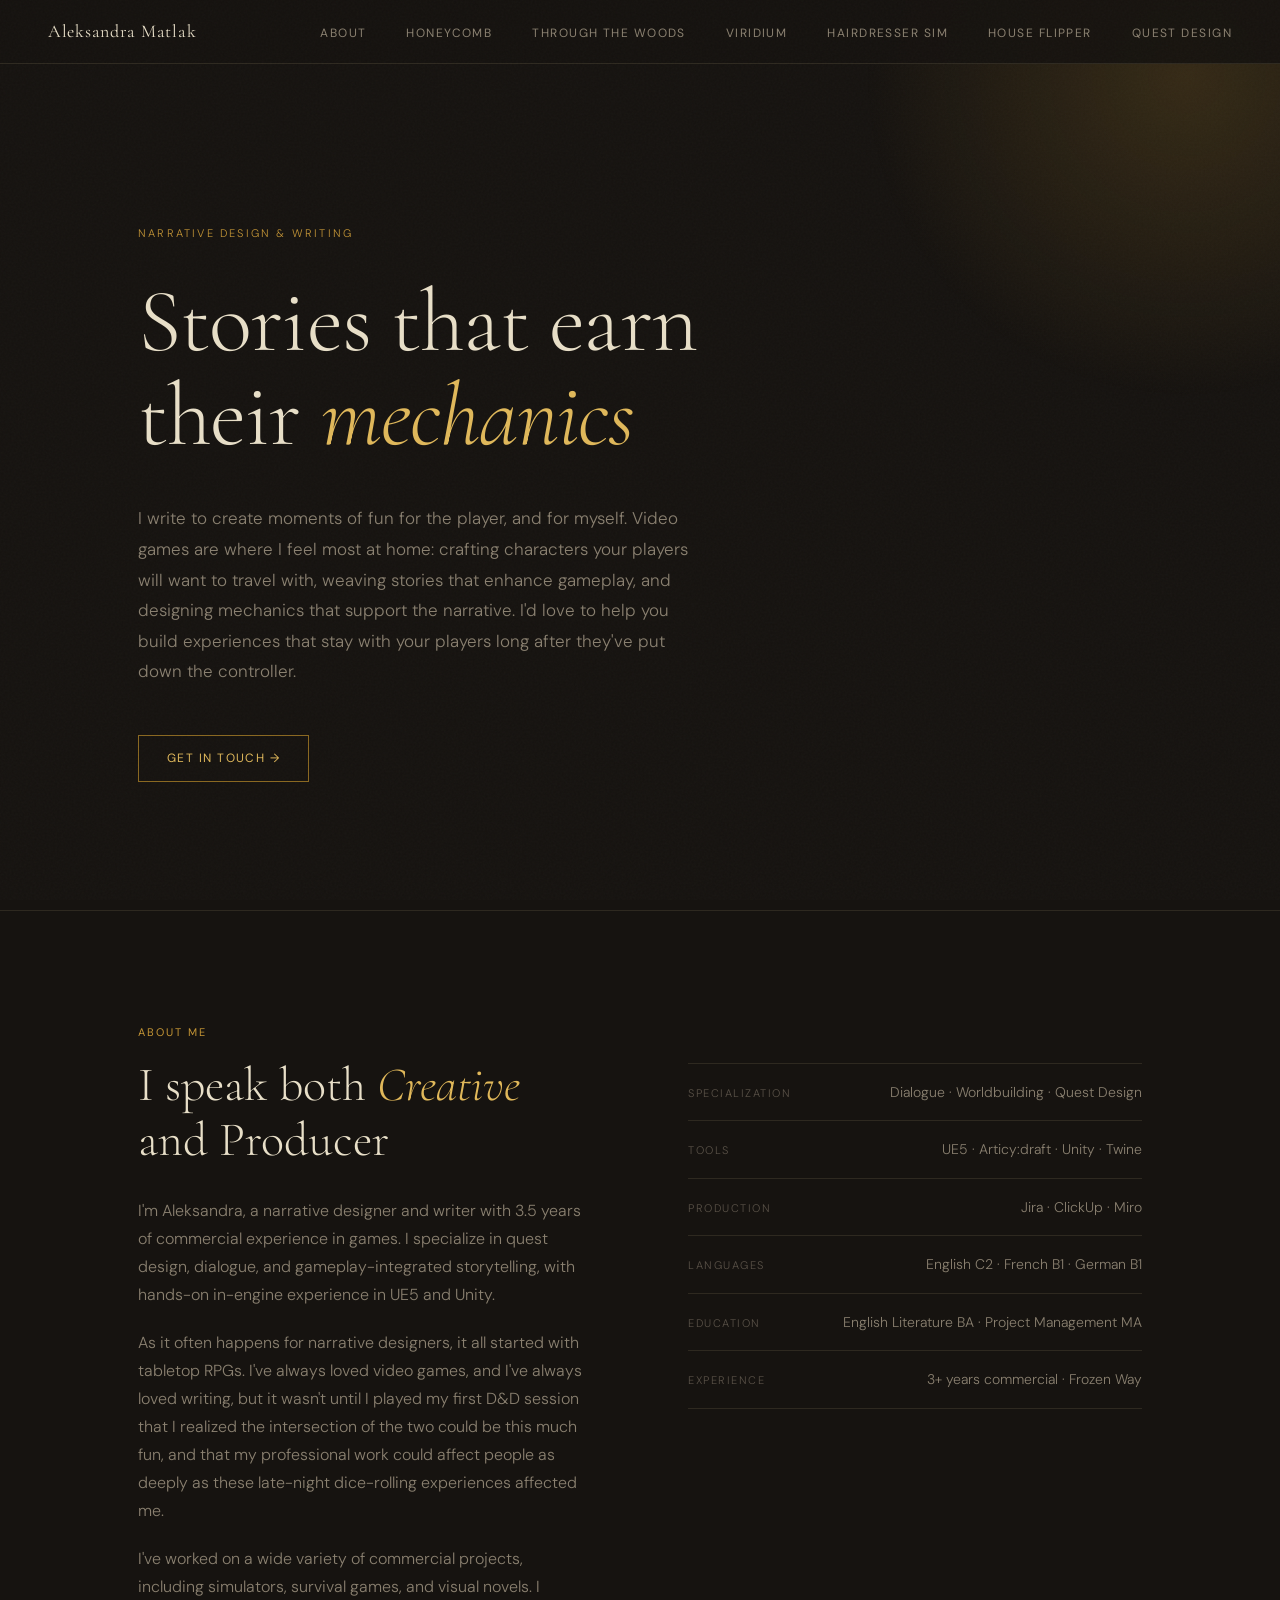
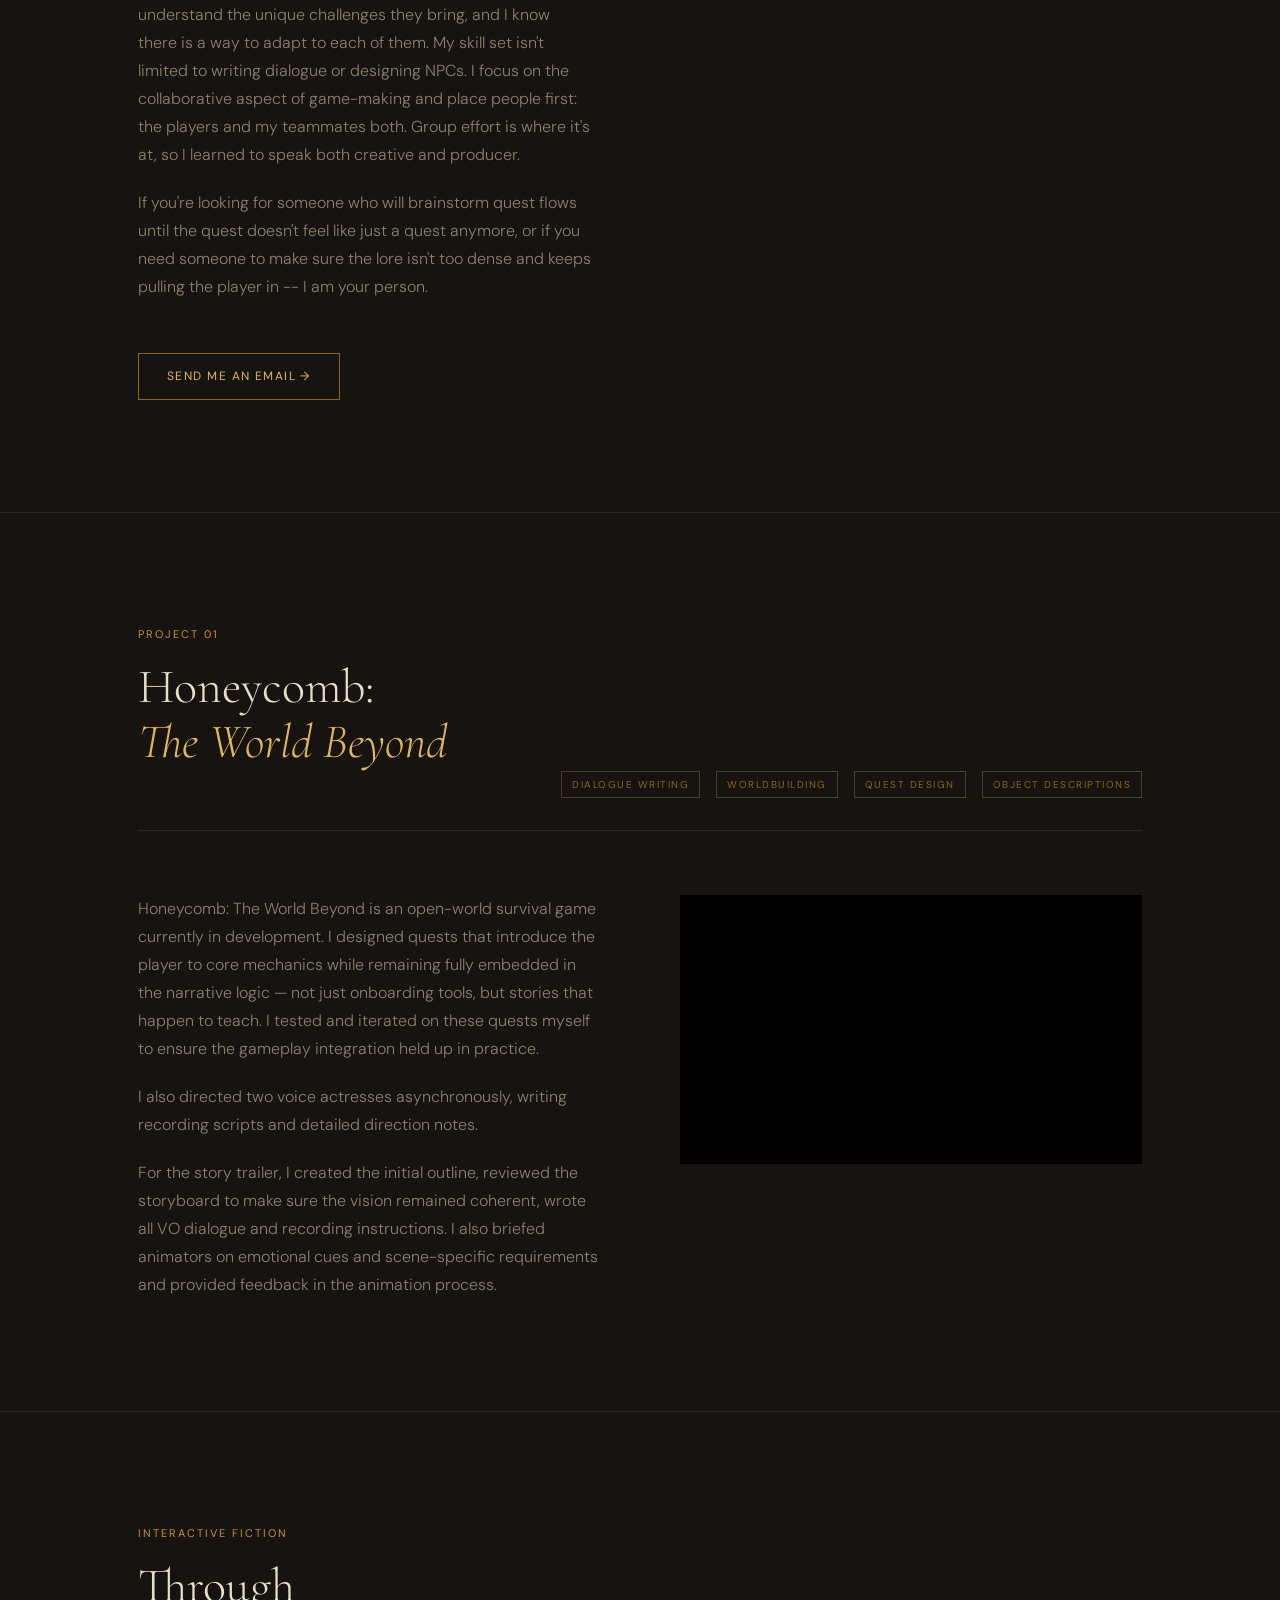
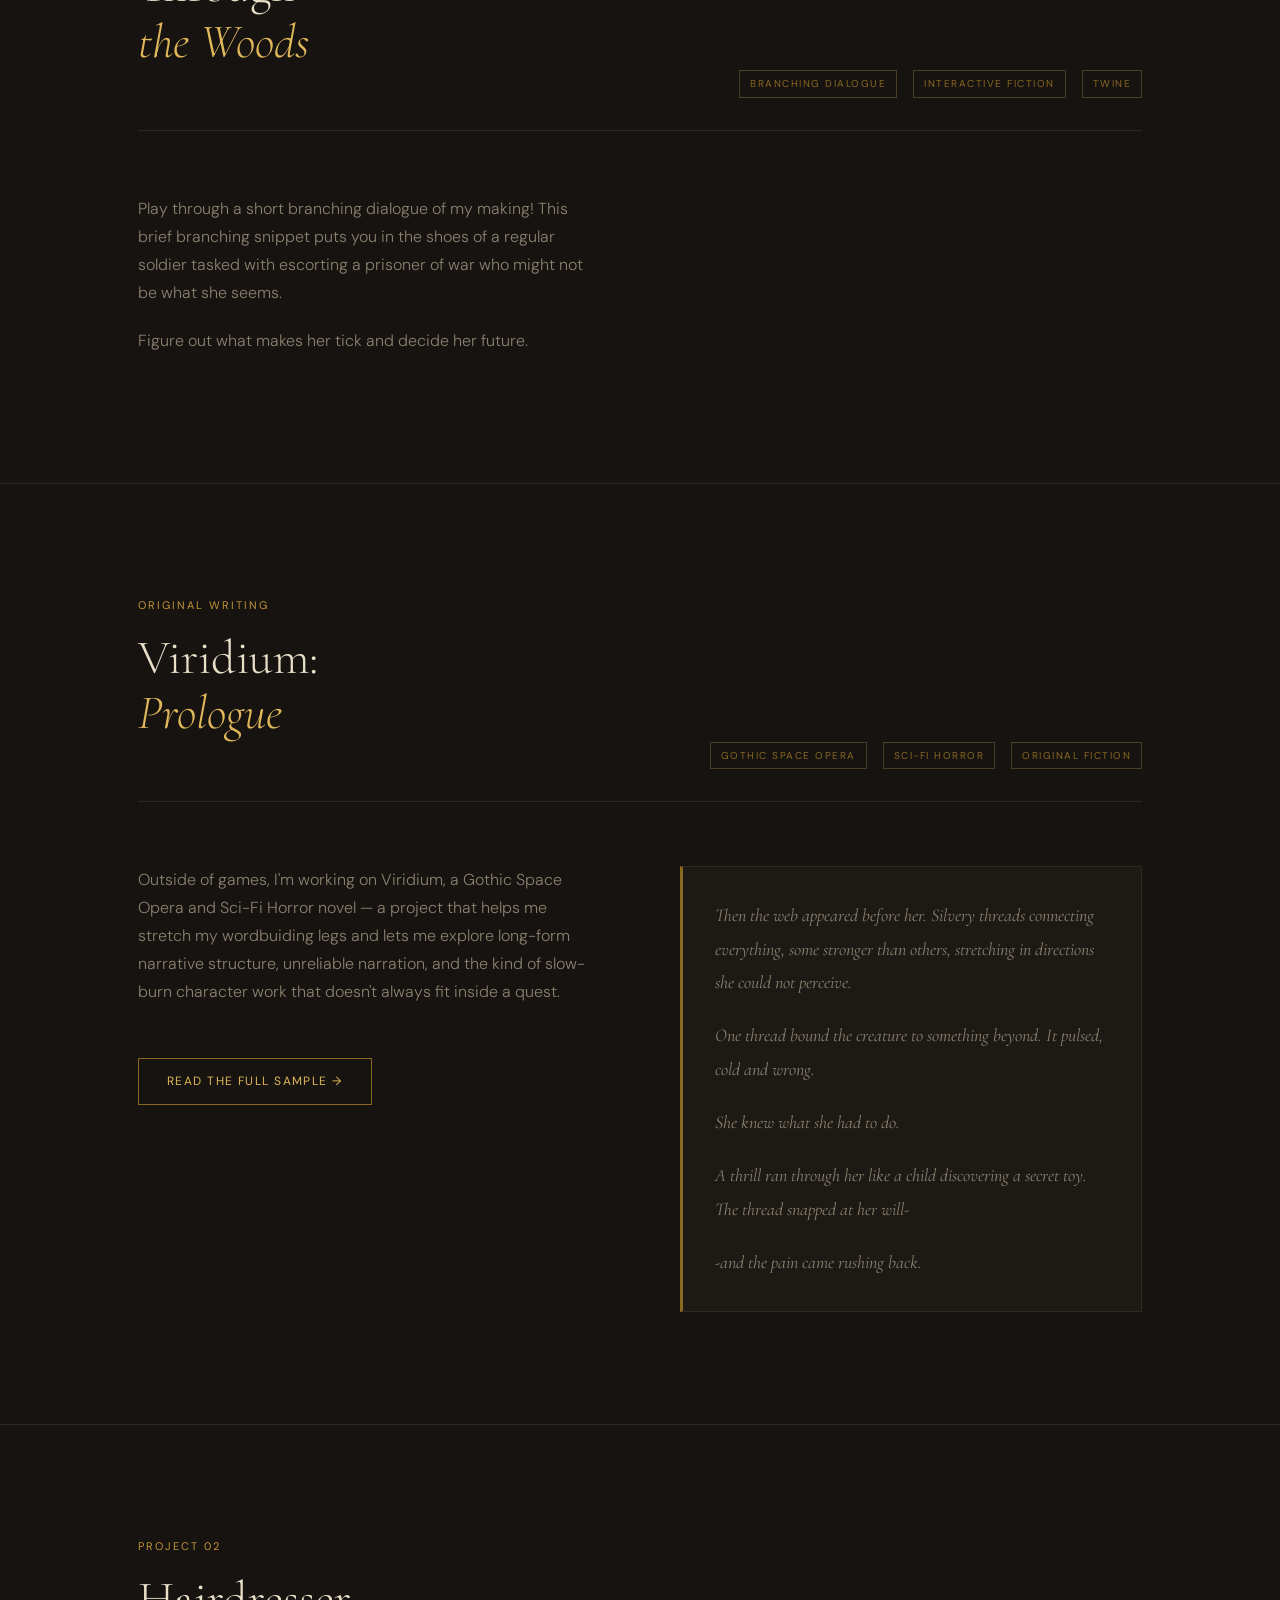
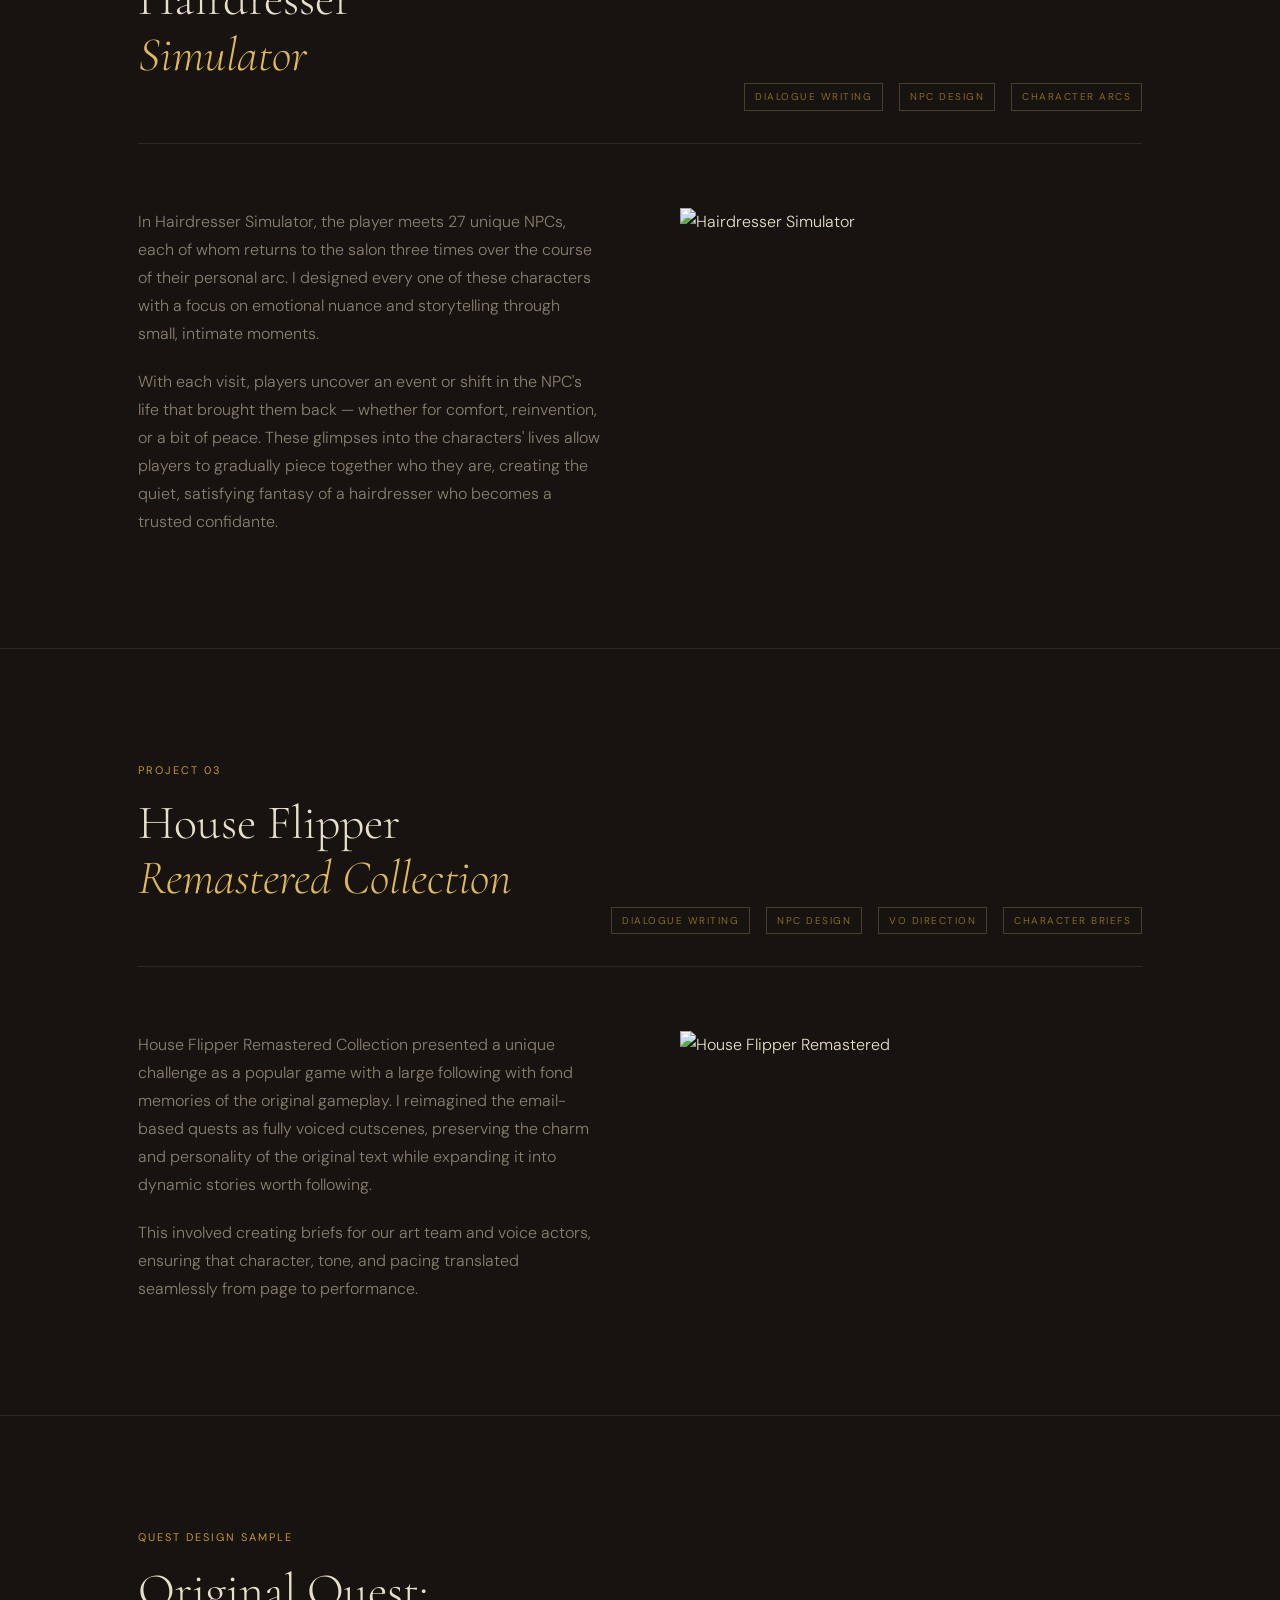
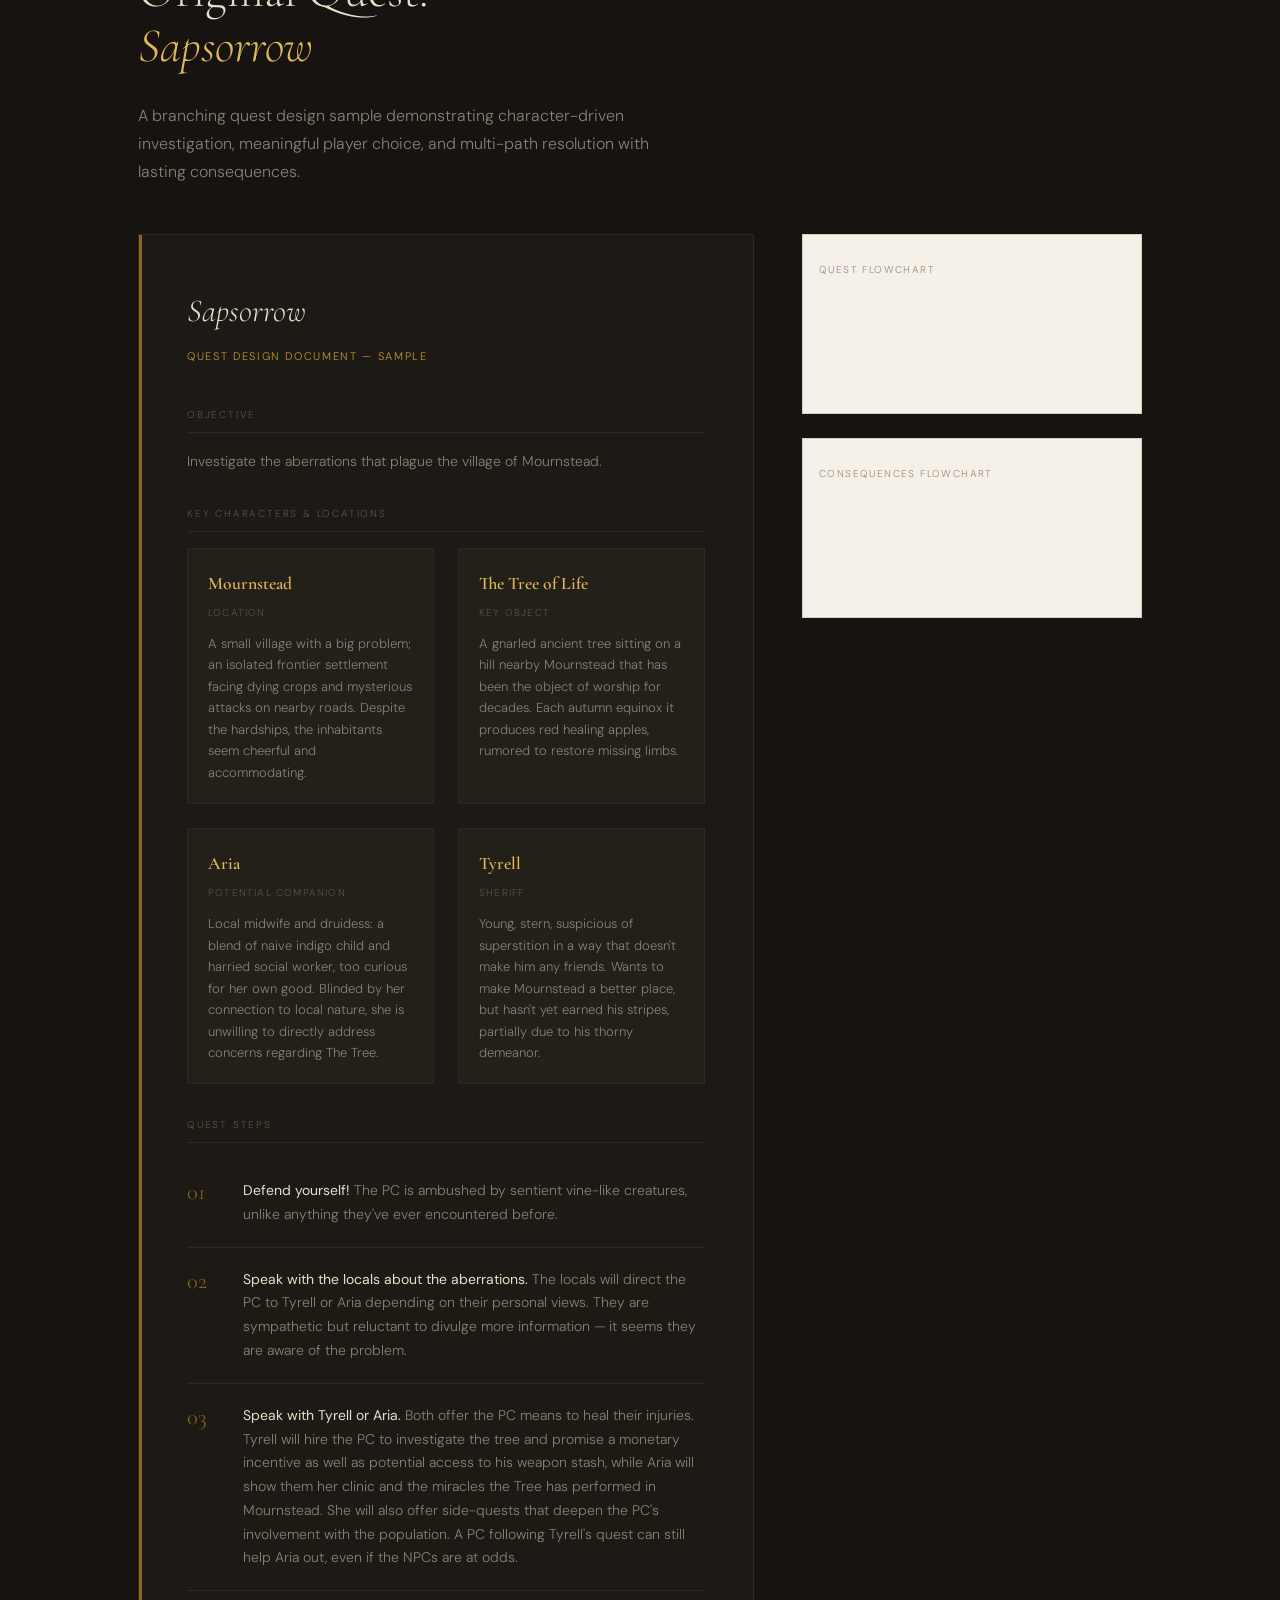
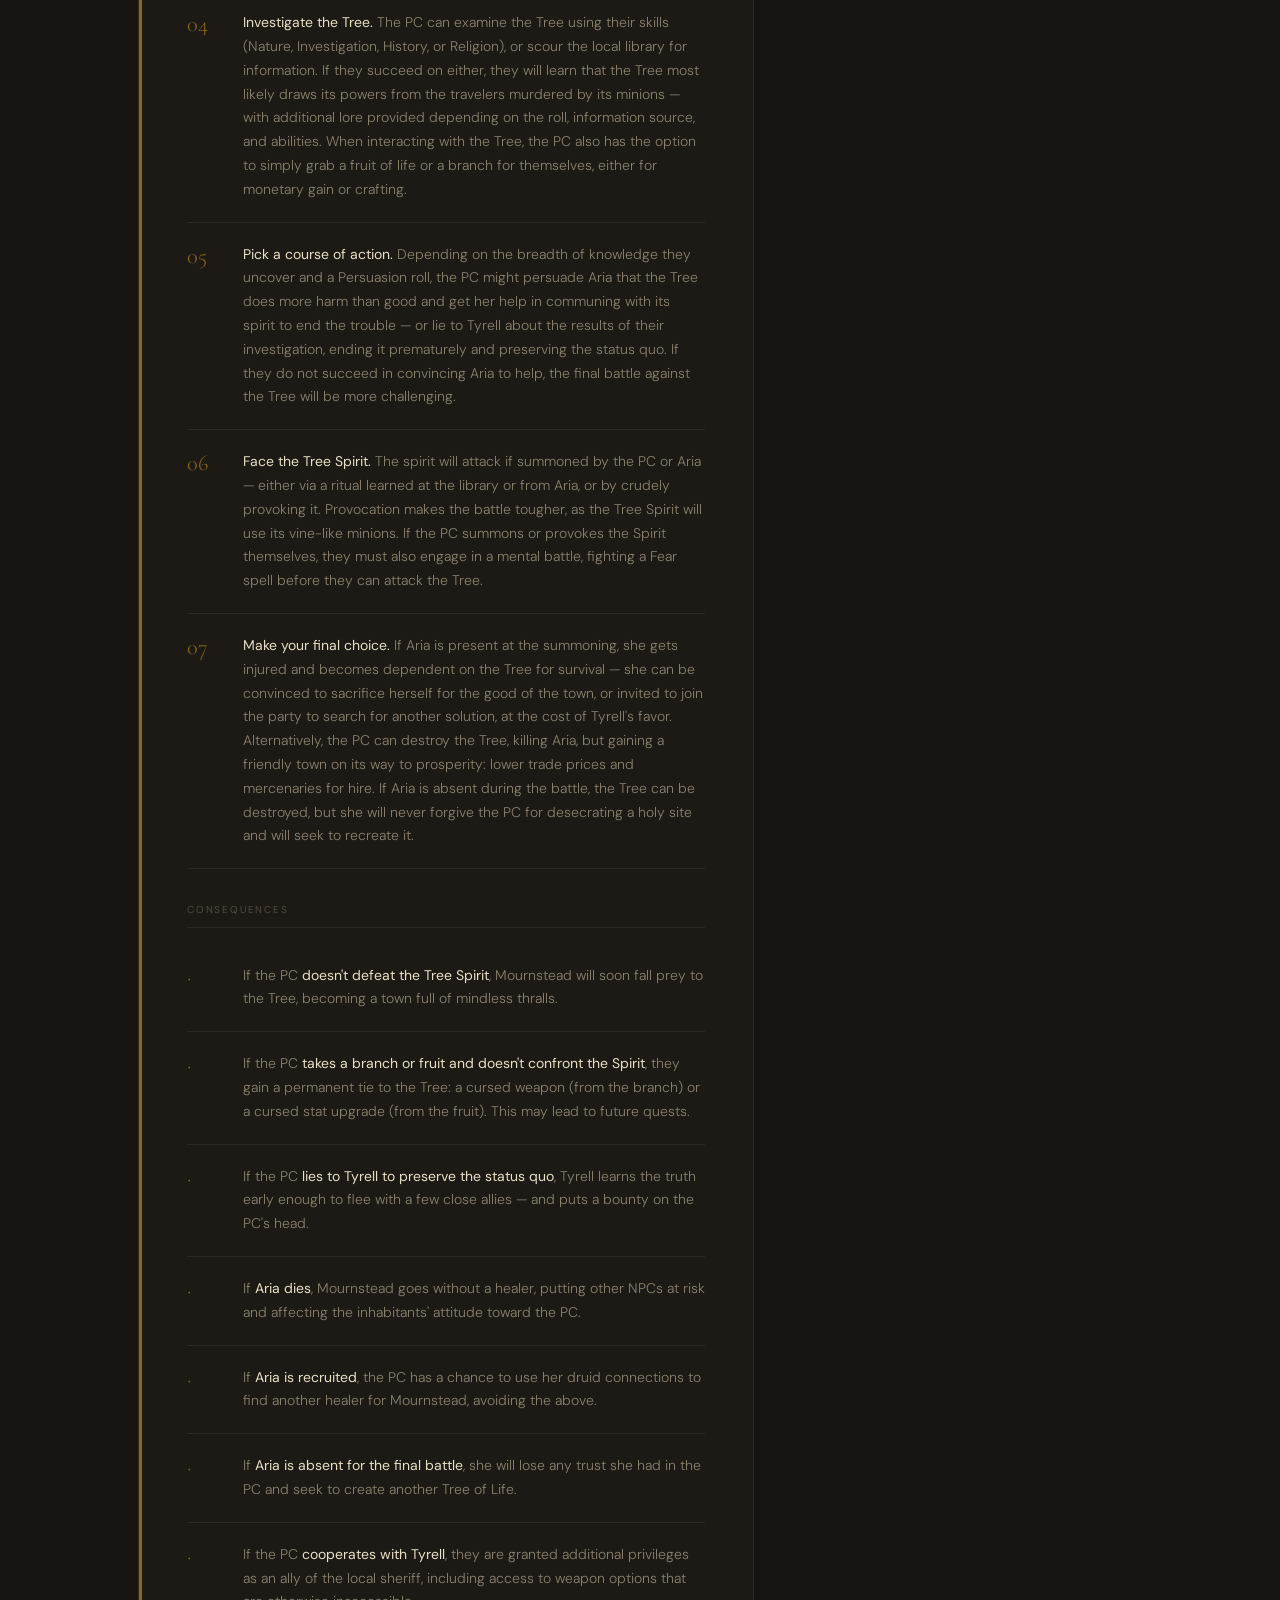
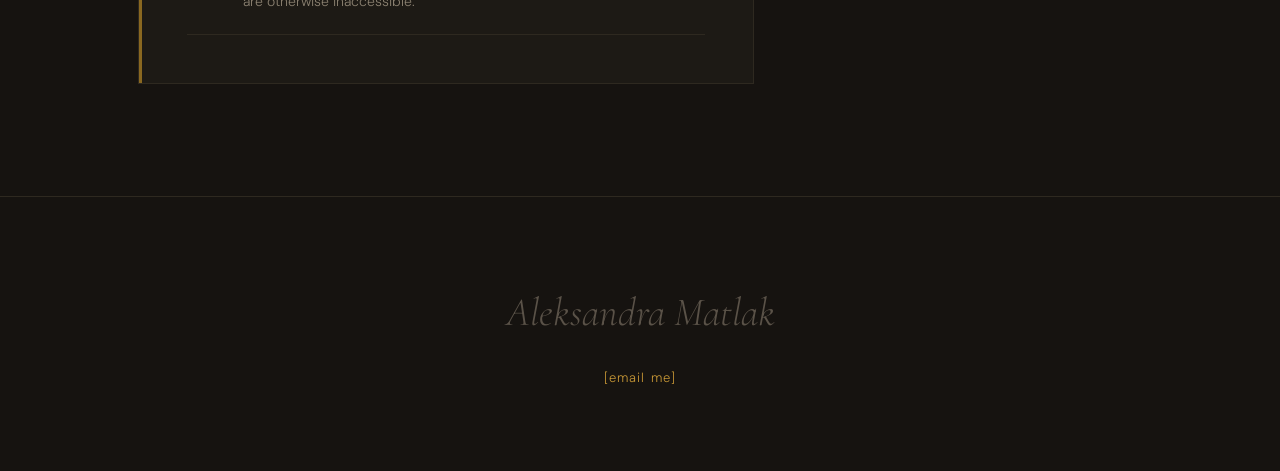
==== index.html @ 5da40217 "description improvements" ====
<!DOCTYPE html>
<html lang="en">
<head>
<meta charset="UTF-8">
<meta name="viewport" content="width=device-width, initial-scale=1.0">
<title>Aleksandra Matlak — Narrative Designer</title>
<link rel="preconnect" href="https://fonts.googleapis.com">
<link rel="preconnect" href="https://fonts.gstatic.com" crossorigin>
<link href="https://fonts.googleapis.com/css2?family=Cormorant+Garamond:ital,wght@0,300;0,400;0,600;1,300;1,400&family=DM+Sans:wght@300;400;500&display=swap" rel="stylesheet">
<style>
  *, *::before, *::after { box-sizing: border-box; margin: 0; padding: 0; }

  :root {
    --bg: #161310;
    --bg-surface: #1d1a15;
    --bg-card: #231f19;
    --border: #2e2920;
    --border-accent: #4a3e28;
    --text-primary: #e8dfc8;
    --text-secondary: #8a8070;
    --text-muted: #5a5248;
    --amber: #c49535;
    --amber-light: #e0b85a;
    --amber-dim: #8a6820;
    --serif: 'Cormorant Garamond', Georgia, serif;
    --sans: 'DM Sans', system-ui, sans-serif;
  }

  html { scroll-behavior: smooth; }

  body {
    background: var(--bg);
    color: var(--text-primary);
    font-family: var(--sans);
    font-weight: 300;
    font-size: 16px;
    line-height: 1.75;
    overflow-x: hidden;
  }

  /* Grain texture overlay */
  body::before {
    content: '';
    position: fixed;
    inset: 0;
    background-image: url("data:image/svg+xml,%3Csvg viewBox='0 0 512 512' xmlns='http://www.w3.org/2000/svg'%3E%3Cfilter id='noise'%3E%3CfeTurbulence type='fractalNoise' baseFrequency='0.85' numOctaves='4' stitchTiles='stitch'/%3E%3C/filter%3E%3Crect width='100%25' height='100%25' filter='url(%23noise)' opacity='1'/%3E%3C/svg%3E");
    opacity: 0.028;
    pointer-events: none;
    z-index: 9999;
  }

  /* Top navigation */
  nav {
    position: fixed;
    top: 0;
    left: 0;
    right: 0;
    z-index: 100;
    display: flex;
    align-items: center;
    justify-content: space-between;
    padding: 0 3rem;
    height: 64px;
    border-bottom: 1px solid var(--border);
    background: rgba(22, 19, 16, 0.92);
    backdrop-filter: blur(12px);
  }

  .nav-name {
    font-family: var(--serif);
    font-size: 18px;
    font-weight: 400;
    letter-spacing: 0.04em;
    color: var(--text-primary);
    text-decoration: none;
  }

  .nav-links {
    display: flex;
    gap: 2.5rem;
    list-style: none;
  }

  .nav-links a {
    font-size: 12px;
    font-weight: 400;
    letter-spacing: 0.12em;
    text-transform: uppercase;
    color: var(--text-secondary);
    text-decoration: none;
    transition: color 0.2s;
  }

  .nav-links a:hover { color: var(--amber-light); }

  /* Layout */
  main { padding-top: 64px; }

  section {
    padding: 7rem 0;
    border-bottom: 1px solid var(--border);
  }

  .container {
    max-width: 1100px;
    margin: 0 auto;
    padding: 0 3rem;
  }

  .section-label {
    font-size: 11px;
    font-weight: 400;
    letter-spacing: 0.18em;
    text-transform: uppercase;
    color: var(--amber);
    margin-bottom: 1rem;
  }

  /* Hero */
  #hero {
    padding: 10rem 0 8rem;
    border-bottom: 1px solid var(--border);
    position: relative;
  }

  .hero-eyebrow {
    font-size: 11px;
    letter-spacing: 0.2em;
    text-transform: uppercase;
    color: var(--amber);
    margin-bottom: 2rem;
  }

  h1 {
    font-family: var(--serif);
    font-size: clamp(3.5rem, 7vw, 6.5rem);
    font-weight: 300;
    line-height: 1.05;
    letter-spacing: -0.01em;
    color: var(--text-primary);
    margin-bottom: 2.5rem;
  }

  h1 em {
    font-style: italic;
    color: var(--amber-light);
  }

  .hero-body {
    max-width: 560px;
    font-size: 17px;
    color: var(--text-secondary);
    line-height: 1.8;
    margin-bottom: 3rem;
  }

  .hero-cta {
    display: inline-flex;
    align-items: center;
    gap: 10px;
    padding: 0.75rem 1.75rem;
    border: 1px solid var(--amber-dim);
    color: var(--amber-light);
    font-family: var(--sans);
    font-size: 12px;
    font-weight: 400;
    letter-spacing: 0.12em;
    text-transform: uppercase;
    text-decoration: none;
    transition: border-color 0.2s, color 0.2s, background 0.2s;
  }

  .hero-cta:hover {
    border-color: var(--amber-light);
    background: rgba(196, 149, 53, 0.08);
  }

  /* About */
  .about-grid {
    display: grid;
    grid-template-columns: 1fr 1fr;
    gap: 6rem;
    align-items: start;
  }

  h2 {
    font-family: var(--serif);
    font-size: clamp(2rem, 4vw, 3rem);
    font-weight: 300;
    line-height: 1.15;
    color: var(--text-primary);
    margin-bottom: 1.75rem;
  }

  h2 em { font-style: italic; color: var(--amber-light); }

  p { color: var(--text-secondary); margin-bottom: 1.25rem; }
  p:last-child { margin-bottom: 0; }

  .skills-list {
    margin-top: 2.5rem;
    display: flex;
    flex-direction: column;
    gap: 0;
    border-top: 1px solid var(--border);
  }

  .skill-row {
    display: flex;
    justify-content: space-between;
    align-items: baseline;
    padding: 1rem 0;
    border-bottom: 1px solid var(--border);
  }

  .skill-label {
    font-size: 11px;
    letter-spacing: 0.14em;
    text-transform: uppercase;
    color: var(--text-muted);
    min-width: 130px;
  }

  .skill-value {
    font-size: 14px;
    color: var(--text-secondary);
    text-align: right;
  }

  /* Project sections */
  .project-header {
    display: grid;
    grid-template-columns: 1fr auto;
    align-items: end;
    gap: 2rem;
    margin-bottom: 4rem;
    padding-bottom: 2rem;
    border-bottom: 1px solid var(--border);
  }

  .project-meta {
    display: flex;
    gap: 1rem;
    flex-wrap: wrap;
  }

  .tag {
    font-size: 10px;
    letter-spacing: 0.15em;
    text-transform: uppercase;
    font-weight: 400;
    padding: 4px 10px;
    border: 1px solid var(--border-accent);
    color: var(--amber-dim);
  }

  .project-body {
    display: grid;
    grid-template-columns: 1fr 1fr;
    gap: 5rem;
    align-items: start;
  }

  .project-body.full { grid-template-columns: 1fr; max-width: 680px; }

  /* Image placeholder (for when real screenshots are added) */
  .img-placeholder {
    aspect-ratio: 16/9;
    background: var(--bg-card);
    border: 1px solid var(--border);
    display: flex;
    align-items: center;
    justify-content: center;
    color: var(--text-muted);
    font-size: 11px;
    letter-spacing: 0.1em;
    text-transform: uppercase;
  }

  /* Quest Design section */
  .quest-doc {
    background: var(--bg-surface);
    border: 1px solid var(--border);
    padding: 3rem;
    max-width: 760px;
    position: relative;
  }

  .quest-doc::before {
    content: '';
    position: absolute;
    top: 0;
    left: 0;
    width: 3px;
    height: 100%;
    background: var(--amber-dim);
  }

  .quest-title {
    font-family: var(--serif);
    font-size: 2rem;
    font-weight: 300;
    font-style: italic;
    color: var(--text-primary);
    margin-bottom: 0.5rem;
  }

  .quest-subtitle {
    font-size: 11px;
    letter-spacing: 0.15em;
    text-transform: uppercase;
    color: var(--amber);
    margin-bottom: 2.5rem;
  }

  .quest-section-head {
    font-size: 10px;
    letter-spacing: 0.18em;
    text-transform: uppercase;
    color: var(--text-muted);
    margin: 2rem 0 1rem;
    padding-bottom: 0.5rem;
    border-bottom: 1px solid var(--border);
  }

  .entity-grid {
    display: grid;
    grid-template-columns: 1fr 1fr;
    gap: 1.5rem;
    margin-bottom: 2rem;
  }

  .entity-card {
    padding: 1.25rem;
    border: 1px solid var(--border);
    background: var(--bg-card);
  }

  .entity-name {
    font-family: var(--serif);
    font-size: 1.1rem;
    font-weight: 600;
    color: var(--amber-light);
    margin-bottom: 0.25rem;
  }

  .entity-role {
    font-size: 10px;
    letter-spacing: 0.12em;
    text-transform: uppercase;
    color: var(--text-muted);
    margin-bottom: 0.75rem;
  }

  .entity-desc {
    font-size: 13px;
    color: var(--text-secondary);
    line-height: 1.65;
    margin: 0;
  }

  .quest-steps {
    list-style: none;
    display: flex;
    flex-direction: column;
    gap: 0;
  }

  .quest-step {
    display: grid;
    grid-template-columns: 40px 1fr;
    gap: 1rem;
    padding: 1.25rem 0;
    border-bottom: 1px solid var(--border);
    align-items: start;
  }

  .step-num {
    font-family: var(--serif);
    font-size: 1.4rem;
    font-weight: 300;
    color: var(--amber-dim);
    line-height: 1;
    padding-top: 2px;
  }

  .step-text {
    font-size: 14px;
    color: var(--text-secondary);
    line-height: 1.7;
    margin: 0;
  }

  .step-text strong {
    color: var(--text-primary);
    font-weight: 400;
  }

  /* Quest two-column layout */
  .quest-layout {
    display: grid;
    grid-template-columns: 1fr 340px;
    gap: 3rem;
    align-items: start;
  }

  .quest-images {
    display: flex;
    flex-direction: column;
    gap: 1.5rem;
    position: sticky;
    top: 84px;
  }

  .quest-img-panel {
    background: #F5F0E8;
    border: 1px solid #D8D0BC;
    padding: 1rem;
    cursor: zoom-in;
    position: relative;
    overflow: hidden;
    min-height: 180px;
  }

  .quest-img-overlay {
    position: absolute;
    inset: 0 0 auto 0;
    bottom: 0;
    top: 0;
    display: flex;
    align-items: center;
    justify-content: center;
    background: rgba(245, 240, 232, 0.82);
    opacity: 0;
    transition: opacity 0.22s ease;
    pointer-events: none;
  }

  .quest-img-overlay span {
    font-family: var(--sans);
    font-size: 11px;
    font-weight: 400;
    letter-spacing: 0.16em;
    text-transform: uppercase;
    color: #5A5040;
    padding: 7px 16px;
    border: 1px solid #B8A888;
  }

  .quest-img-panel:hover .quest-img-overlay {
    opacity: 1;
  }

  .quest-img-panel:hover .quest-img-inner {
    transform: scale(1.03);
  }

  .quest-img-inner {
    width: 100%;
    display: block;
    transition: transform 0.35s ease;
    transform-origin: center center;
  }

  .quest-img-inner img {
    width: 100%;
    height: auto;
    display: block;
  }

  .quest-img-caption {
    font-size: 10px;
    letter-spacing: 0.14em;
    text-transform: uppercase;
    color: #9A8E7A;
    margin-top: 0.65rem;
    font-family: var(--sans);
  }

  /* Lightbox */
  .lightbox {
    display: none;
    position: fixed;
    inset: 0;
    z-index: 10000;
    background: rgba(10, 8, 6, 0.92);
    align-items: center;
    justify-content: center;
    padding: 2rem;
    cursor: zoom-out;
  }

  .lightbox.open { display: flex; }

.lightbox-inner {
    max-width: 92vw;
    max-height: 92vh;
    overflow-y: auto;
    background: #F5F0E8;
    padding: 1.25rem;
    position: relative;
    box-shadow: 0 32px 80px rgba(0,0,0,0.6);
}
 
.lightbox-inner img {
    display: block;
    max-width: 100%;
    height: auto;
    object-fit: contain;
}
 
  .lightbox-close {
    position: absolute;
    top: -1.75rem;
    right: 0;
    font-size: 11px;
    letter-spacing: 0.14em;
    text-transform: uppercase;
    color: var(--text-muted);
    cursor: pointer;
    font-family: var(--sans);
    background: none;
    border: none;
    padding: 0;
  }

  .lightbox-close:hover { color: var(--text-secondary); }

  @media (max-width: 900px) {
    .quest-layout { grid-template-columns: 1fr; }
    .quest-images { position: static; }
  }

  /* Footer */
  footer {
    padding: 5rem 0;
    text-align: center;
  }

  .footer-name {
    font-family: var(--serif);
    font-size: 2.5rem;
    font-weight: 300;
    font-style: italic;
    color: var(--text-muted);
    margin-bottom: 1rem;
  }

  .footer-email {
    font-size: 13px;
    letter-spacing: 0.08em;
    color: var(--amber);
    text-decoration: none;
  }

  .footer-email:hover { color: var(--amber-light); }

  /* Reveal animation */
  .reveal {
    opacity: 0;
    transform: translateY(24px);
    transition: opacity 0.7s ease, transform 0.7s ease;
  }

  .reveal.visible {
    opacity: 1;
    transform: translateY(0);
  }

  /* Responsive */
  @media (max-width: 768px) {
    nav { padding: 0 1.5rem; }
    .nav-links { display: none; }
    .container { padding: 0 1.5rem; }
    section { padding: 5rem 0; }
    .about-grid, .project-body { grid-template-columns: 1fr; gap: 3rem; }
    .entity-grid { grid-template-columns: 1fr; }
    .project-header { grid-template-columns: 1fr; }
    .quest-doc { padding: 2rem 1.5rem; }
    h1 { font-size: 3rem; }
  }
</style>
</head>
<body>

<nav>
  <a href="#hero" class="nav-name">Aleksandra Matlak</a>
  <ul class="nav-links">
    <li><a href="#about">About</a></li>
    <li><a href="#honeycomb">Honeycomb</a></li>
    <li><a href="#throughthewoods">Through the Woods</a></li>
    <li><a href="#viridium">Viridium</a></li>
    <li><a href="#hairdresser">Hairdresser Sim</a></li>
    <li><a href="#houseflipper">House Flipper</a></li>
    <li><a href="#quest">Quest Design</a></li>
  </ul>
</nav>

<main>

  <!-- Hero -->
  <section id="hero">
    <div id="hero-glow" style="position:absolute;top:-40%;right:-20%;width:700px;height:700px;background:radial-gradient(ellipse at center,rgba(196,149,53,0.18) 0%,transparent 65%);pointer-events:none;will-change:transform;"></div>
    <div class="container">
      <p class="hero-eyebrow">Narrative Design &amp; Writing</p>
      <h1 id="hero-headline">Writing for games<br>and <em>for people</em></h1>
      <p class="hero-body">I write to create moments of fun for the player, and for myself. Video games are where I feel most at home: crafting characters your players will want to travel with, weaving stories that enhance gameplay, and designing mechanics that support the narrative. I'd love to help you build experiences that stay with your players long after they've put down the controller.</p>
      <a href="mailto:matlakaleksandra@gmail.com" class="hero-cta">Get in touch →</a>
    </div>
  </section>

  <!-- About -->
  <section id="about">
    <div class="container">
      <div class="about-grid">
        <div class="reveal">
          <p class="section-label">About Me</p>
          <h2>I speak both <em>Creative</em> and Producer</h2>
          <p>I'm Aleksandra, a narrative designer and writer with 3.5 years of commercial experience in games. I specialize in quest design, dialogue, and gameplay-integrated storytelling, with hands-on in-engine experience in UE5 and Unity.</p>
          <p>As it often happens for narrative designers, it all started with tabletop RPGs. I've always loved video games, and I've always loved writing, but it wasn't until I played my first D&D session that I realized the intersection of the two could be this much fun, and that my professional work could affect people as deeply as these late-night dice-rolling experiences affected me.</p>
<p>I've worked on a wide variety of commercial projects, including simulators, survival games, and visual novels. I understand the unique challenges they bring, and I know there is a way to adapt to each of them. My skill set isn't limited to writing dialogue or designing NPCs. I focus on the collaborative aspect of game-making and place people first: the players and my teammates both. Group effort is where it's at, so I learned to speak both creative and producer.</p>
<p>If you're looking for someone who will brainstorm quest flows until the quest doesn't feel like just a quest anymore, or if you need someone to make sure the lore isn't too dense and keeps pulling the player in -- I am your person.</p>
          <a href="mailto:matlakaleksandra@gmail.com" class="hero-cta" style="margin-top: 2rem;">Send me an email →</a>
        </div>
        <div class="reveal" style="transition-delay: 0.15s;">
          <div class="skills-list">
            <div class="skill-row">
              <span class="skill-label">Specialization</span>
              <span class="skill-value">Dialogue · Worldbuilding · Quest Design</span>
            </div>
            <div class="skill-row">
              <span class="skill-label">Tools</span>
              <span class="skill-value">UE5 · Articy:draft · Unity · Twine</span>
            </div>
            <div class="skill-row">
              <span class="skill-label">Production</span>
              <span class="skill-value">Jira · ClickUp · Miro</span>
            </div>
            <div class="skill-row">
              <span class="skill-label">Languages</span>
              <span class="skill-value">English C2 · French B1 · German B1</span>
            </div>
            <div class="skill-row">
              <span class="skill-label">Education</span>
              <span class="skill-value">English Literature BA · Project Management MA</span>
            </div>
            <div class="skill-row">
              <span class="skill-label">Experience</span>
              <span class="skill-value">3+ years commercial · Frozen Way</span>
            </div>
          </div>
        </div>
      </div>
    </div>
  </section>

  <!-- Honeycomb -->
  <section id="honeycomb">
    <div class="container">
      <div class="project-header reveal">
        <div>
          <p class="section-label">Project 01</p>
          <h2>Honeycomb:<br><em>The World Beyond</em></h2>
        </div>
        <div class="project-meta">
          <span class="tag">Dialogue Writing</span>
          <span class="tag">Worldbuilding</span>
          <span class="tag">Quest Design</span>
          <span class="tag">Object Descriptions</span>
          
        </div>
      </div>
      <div class="project-body reveal">
        <div>
          <p>Honeycomb: The World Beyond is an open-world survival game currently in development. I designed quests that introduce the player to core mechanics while remaining fully embedded in the narrative logic — not just onboarding tools, but stories that happen to teach. I tested and iterated on these quests myself to ensure the gameplay integration held up in practice.
</p>
         <p>I also directed two voice actresses asynchronously, writing recording scripts and detailed direction notes.</p>
         <p>For the story trailer, I created the initial outline, reviewed the storyboard to make sure the vision remained coherent, wrote all VO dialogue and recording instructions. I also briefed animators on emotional cues and scene-specific requirements and provided feedback in the animation process.</p>        </div>
        <div style="aspect-ratio: 16/9; background: #000;">
  <iframe width="100%" height="100%" src="https://www.youtube.com/embed/0jmrlvMFwjc" frameborder="0" allow="accelerometer; autoplay; clipboard-write; encrypted-media; gyroscope; picture-in-picture" allowfullscreen></iframe>
</div>
      </div>
    </div>
  </section>

 <!-- Through the Woods -->
<section id="throughthewoods">
  <div class="container">
    <div class="project-header reveal">
      <div>
        <p class="section-label">Interactive Fiction</p>
        <h2>Through<br><em>the Woods</em></h2>
      </div>
      <div class="project-meta">
        <span class="tag">Branching Dialogue</span>
        <span class="tag">Interactive Fiction</span>
        <span class="tag">Twine</span>
      </div>
    </div>
    <div class="project-body reveal">
  <div>
    <p>Play through a short branching dialogue of my making! This brief branching snippet puts you in the shoes of a regular soldier tasked with escorting a prisoner of war who might not be what she seems.</p>
    <p>Figure out what makes her tick and decide her future.</p>
  </div>
  <div>
    <iframe frameborder="0" src="https://itch.io/embed/3071883?bg_color=1d1a15&fg_color=e8dfc8&link_color=c49535&border_color=2e2920&border_radius=0" width="100%" height="167">
      <a href="https://adlerlitz.itch.io/throughthewoods">Through the Woods by Adlerlitz</a>
    </iframe>
  </div>
</div>
  </div>
</section>

<!-- Viridium Writing Sample -->
<section id="viridium">
  <div class="container">
    <div class="project-header reveal">
      <div>
        <p class="section-label">Original Writing</p>
        <h2>Viridium:<br><em>Prologue</em></h2>
      </div>
      <div class="project-meta">
        <span class="tag">Gothic Space Opera</span>
        <span class="tag">Sci-Fi Horror</span>
        <span class="tag">Original Fiction</span>
      </div>
    </div>
    <div class="project-body reveal">
      <div>
        <p>Outside of games, I'm working on Viridium, a Gothic Space Opera and Sci-Fi Horror novel — a project that helps me stretch my wordbuiding legs and lets me explore long-form narrative structure, unreliable narration, and the kind of slow-burn character work that doesn't always fit inside a quest.</p>
        <a href="https://docs.google.com/document/d/1NMeflpsqdgikhRW8htYu92o2l5NjwbSBlxa_xchdvXs/edit?usp=sharing" target="_blank" class="hero-cta" style="margin-top: 2rem;">Read the full sample →</a>
      </div>
      <div style="background: var(--bg-surface); border: 1px solid var(--border); border-left: 3px solid var(--amber-dim); padding: 2rem; font-family: var(--serif); font-size: 18px; font-weight: 400; color: var(--text-secondary); line-height: 1.85; font-style: italic;">
        <p>Then the web appeared before her. Silvery threads connecting everything, some stronger than others, stretching in directions she could not perceive.</p>
<p>One thread bound the creature to something beyond. It pulsed, cold and wrong.</p>
<p>She knew what she had to do.</p>
<p>A thrill ran through her like a child discovering a secret toy. The thread snapped at her will-</p>
<p>-and the pain came rushing back.</p>

      </div>
    </div>
  </div>
</section>

  <!-- Hairdresser Simulator -->
  <section id="hairdresser">
    <div class="container">
      <div class="project-header reveal">
        <div>
          <p class="section-label">Project 02</p>
          <h2>Hairdresser<br><em>Simulator</em></h2>
        </div>
        <div class="project-meta">
          <span class="tag">Dialogue Writing</span>
          <span class="tag">NPC Design</span>
          <span class="tag">Character Arcs</span>
        </div>
      </div>
      <div class="project-body reveal">
       <div>
          <p>In Hairdresser Simulator, the player meets 27 unique NPCs, each of whom returns to the salon three times over the course of their personal arc. I designed every one of these characters with a focus on emotional nuance and storytelling through small, intimate moments.</p>
          <p>With each visit, players uncover an event or shift in the NPC's life that brought them back — whether for comfort, reinvention, or a bit of peace. These glimpses into the characters' lives allow players to gradually piece together who they are, creating the quiet, satisfying fantasy of a hairdresser who becomes a trusted confidante.</p>
        </div>
               <img src="https://raw.githubusercontent.com/adlerlitz/portfolio/main/geordiehairdresser.png" alt="Hairdresser Simulator" style="width: 100%; height: auto; display: block;">
      </div>
    </div>
  </section>

  <!-- House Flipper -->
  <section id="houseflipper">
    <div class="container">
      <div class="project-header reveal">
        <div>
          <p class="section-label">Project 03</p>
          <h2>House Flipper<br><em>Remastered Collection</em></h2>
        </div>
        <div class="project-meta">
          <span class="tag">Dialogue Writing</span>
          <span class="tag">NPC Design</span>
          <span class="tag">VO Direction</span>
          <span class="tag">Character Briefs</span>
        </div>
      </div>
      <div class="project-body reveal">
        <div>
          <p>House Flipper Remastered Collection presented a unique challenge as a popular game with a large following with fond memories of the original gameplay. I reimagined the email-based quests as fully voiced cutscenes, preserving the charm and personality of the original text while expanding it into dynamic stories worth following.</p>
          <p>This involved creating briefs for our art team and voice actors, ensuring that character, tone, and pacing translated seamlessly from page to performance.</p>
        </div>
        <img src="https://raw.githubusercontent.com/adlerlitz/portfolio/main/saralewishf.png" alt="House Flipper Remastered" style="width: 100%; height: auto; display: block;">
      </div>
    </div>
  </section>

  <!-- Quest Design Sample -->
  <section id="quest">
    <div class="container">
      <div class="reveal" style="margin-bottom: 3rem;">
        <p class="section-label">Quest Design Sample</p>
        <h2>Original Quest:<br><em>Sapsorrow</em></h2>
        <p style="max-width: 560px;">A branching quest design sample demonstrating character-driven investigation, meaningful player choice, and multi-path resolution with lasting consequences.</p>
      </div>

      <div class="quest-layout">
      <div class="quest-doc reveal">
        <p class="quest-title">Sapsorrow</p>
        <p class="quest-subtitle">Quest Design Document — Sample</p>

        <p class="quest-section-head">Objective</p>
        <p style="font-size: 14px; margin-bottom: 0;">Investigate the aberrations that plague the village of Mournstead.</p>

        <p class="quest-section-head">Key Characters &amp; Locations</p>
        <div class="entity-grid">
          <div class="entity-card">
            <p class="entity-name">Mournstead</p>
            <p class="entity-role">Location</p>
            <p class="entity-desc">A small village with a big problem; an isolated frontier settlement facing dying crops and mysterious attacks on nearby roads. Despite the hardships, the inhabitants seem cheerful and accommodating.</p>
          </div>
          <div class="entity-card">
            <p class="entity-name">The Tree of Life</p>
            <p class="entity-role">Key Object</p>
            <p class="entity-desc">A gnarled ancient tree sitting on a hill nearby Mournstead that has been the object of worship for decades. Each autumn equinox it produces red healing apples, rumored to restore missing limbs.</p>
          </div>
          <div class="entity-card">
            <p class="entity-name">Aria</p>
            <p class="entity-role">Potential Companion</p>
            <p class="entity-desc">Local midwife and druidess: a blend of naive indigo child and harried social worker, too curious for her own good. Blinded by her connection to local nature, she is unwilling to directly address concerns regarding The Tree.</p>
          </div>
          <div class="entity-card">
            <p class="entity-name">Tyrell</p>
            <p class="entity-role">Sheriff</p>
            <p class="entity-desc">Young, stern, suspicious of superstition in a way that doesn't make him any friends. Wants to make Mournstead a better place, but hasn't yet earned his stripes, partially due to his thorny demeanor.</p>
          </div>
        </div>

        <p class="quest-section-head">Quest Steps</p>
        <ol class="quest-steps">
          <li class="quest-step">
            <span class="step-num">01</span>
            <p class="step-text"><strong>Defend yourself!</strong> The PC is ambushed by sentient vine-like creatures, unlike anything they've ever encountered before.</p>
          </li>
          <li class="quest-step">
            <span class="step-num">02</span>
            <p class="step-text"><strong>Speak with the locals about the aberrations.</strong> The locals will direct the PC to Tyrell or Aria depending on their personal views. They are sympathetic but reluctant to divulge more information — it seems they are aware of the problem.</p>
          </li>
          <li class="quest-step">
            <span class="step-num">03</span>
            <p class="step-text"><strong>Speak with Tyrell or Aria.</strong> Both offer the PC means to heal their injuries. Tyrell will hire the PC to investigate the tree and promise a monetary incentive as well as potential access to his weapon stash, while Aria will show them her clinic and the miracles the Tree has performed in Mournstead. She will also offer side-quests that deepen the PC's involvement with the population. A PC following Tyrell's quest can still help Aria out, even if the NPCs are at odds.</p>
          </li>
          <li class="quest-step">
            <span class="step-num">04</span>
            <p class="step-text"><strong>Investigate the Tree.</strong> The PC can examine the Tree using their skills (Nature, Investigation, History, or Religion), or scour the local library for information. If they succeed on either, they will learn that the Tree most likely draws its powers from the travelers murdered by its minions — with additional lore provided depending on the roll, information source, and abilities. When interacting with the Tree, the PC also has the option to simply grab a fruit of life or a branch for themselves, either for monetary gain or crafting.</p>
          </li>
          <li class="quest-step">
            <span class="step-num">05</span>
            <p class="step-text"><strong>Pick a course of action.</strong> Depending on the breadth of knowledge they uncover and a Persuasion roll, the PC might persuade Aria that the Tree does more harm than good and get her help in communing with its spirit to end the trouble — or lie to Tyrell about the results of their investigation, ending it prematurely and preserving the status quo. If they do not succeed in convincing Aria to help, the final battle against the Tree will be more challenging.</p>
          </li>
          <li class="quest-step">
            <span class="step-num">06</span>
            <p class="step-text"><strong>Face the Tree Spirit.</strong> The spirit will attack if summoned by the PC or Aria — either via a ritual learned at the library or from Aria, or by crudely provoking it. Provocation makes the battle tougher, as the Tree Spirit will use its vine-like minions. If the PC summons or provokes the Spirit themselves, they must also engage in a mental battle, fighting a Fear spell before they can attack the Tree.</p>
          </li>
          <li class="quest-step">
            <span class="step-num">07</span>
            <p class="step-text"><strong>Make your final choice.</strong> If Aria is present at the summoning, she gets injured and becomes dependent on the Tree for survival — she can be convinced to sacrifice herself for the good of the town, or invited to join the party to search for another solution, at the cost of Tyrell's favor. Alternatively, the PC can destroy the Tree, killing Aria, but gaining a friendly town on its way to prosperity: lower trade prices and mercenaries for hire. If Aria is absent during the battle, the Tree can be destroyed, but she will never forgive the PC for desecrating a holy site and will seek to recreate it.</p>
          </li>
        </ol>

        <p class="quest-section-head">Consequences</p>
        <ol class="quest-steps">
          <li class="quest-step">
            <span class="step-num">·</span>
            <p class="step-text">If the PC <strong>doesn't defeat the Tree Spirit</strong>, Mournstead will soon fall prey to the Tree, becoming a town full of mindless thralls.</p>
          </li>
          <li class="quest-step">
            <span class="step-num">·</span>
            <p class="step-text">If the PC <strong>takes a branch or fruit and doesn't confront the Spirit</strong>, they gain a permanent tie to the Tree: a cursed weapon (from the branch) or a cursed stat upgrade (from the fruit). This may lead to future quests.</p>
          </li>
          <li class="quest-step">
            <span class="step-num">·</span>
            <p class="step-text">If the PC <strong>lies to Tyrell to preserve the status quo</strong>, Tyrell learns the truth early enough to flee with a few close allies — and puts a bounty on the PC's head.</p>
          </li>
          <li class="quest-step">
            <span class="step-num">·</span>
            <p class="step-text">If <strong>Aria dies</strong>, Mournstead goes without a healer, putting other NPCs at risk and affecting the inhabitants' attitude toward the PC.</p>
          </li>
          <li class="quest-step">
            <span class="step-num">·</span>
            <p class="step-text">If <strong>Aria is recruited</strong>, the PC has a chance to use her druid connections to find another healer for Mournstead, avoiding the above.</p>
          </li>
          <li class="quest-step">
            <span class="step-num">·</span>
            <p class="step-text">If <strong>Aria is absent for the final battle</strong>, she will lose any trust she had in the PC and seek to create another Tree of Life.</p>
          </li>
          <li class="quest-step">
            <span class="step-num">·</span>
            <p class="step-text">If the PC <strong>cooperates with Tyrell</strong>, they are granted additional privileges as an ally of the local sheriff, including access to weapon options that are otherwise inaccessible.</p>
          </li>
        </ol>
      </div><!-- end quest-doc -->

      <div class="quest-images reveal" style="transition-delay:0.15s;">
        <div class="quest-img-panel" onclick="openLightbox(this.querySelector('img').src, 'Quest flowchart')">
          <div class="quest-img-inner">
            <img src="https://raw.githubusercontent.com/adlerlitz/portfolio/main/mournstead_light.png" alt="Sapsorrow quest flowchart" onerror="this.style.display='none';">
          </div>
          <div class="quest-img-overlay"><span>Click to enlarge</span></div>
          <p class="quest-img-caption">Quest flowchart</p>
        </div>
        <div class="quest-img-panel" onclick="openLightbox(this.querySelector('img').src, 'Consequences flowchart')">
          <div class="quest-img-inner">
            <img src="https://raw.githubusercontent.com/adlerlitz/portfolio/main/mournstead_consequences_light.png" alt="Sapsorrow consequences flowchart" onerror="this.style.display='none';">
          </div>
          <div class="quest-img-overlay"><span>Click to enlarge</span></div>
          <p class="quest-img-caption">Consequences flowchart</p>
        </div>
      </div>

      </div><!-- end quest-layout -->

    </div>
  </section>

</main>

<div class="lightbox" id="lightbox" onclick="closeLightbox(event)">
  <div class="lightbox-inner">
    <button class="lightbox-close" onclick="document.getElementById('lightbox').classList.remove('open')">Close ✕</button>
    <img id="lightbox-img" src="" alt="">
  </div>
</div>

<footer>
  <div class="container">
    <p class="footer-name">Aleksandra Matlak</p>
    <a href="mailto:matlakaleksandra@gmail.com" class="footer-email"><span class="__cf_email__" data-cfemail="80ede1f4ece1ebe1ece5ebf3e1eee4f2e1c0e7ede1e9ecaee3efed">[email me]</span></a>
  </div>
</footer>

<script>
  const observer = new IntersectionObserver((entries) => {
    entries.forEach(e => { if (e.isIntersecting) { e.target.classList.add('visible'); observer.unobserve(e.target); } });
  }, { threshold: 0.1, rootMargin: '0px 0px -60px 0px' });

  document.querySelectorAll('.reveal').forEach((el, i) => {
    el.style.transitionDelay = el.style.transitionDelay || (i % 3 * 0.1) + 's';
    observer.observe(el);
  });

  function openLightbox(src, alt) {
    const lb = document.getElementById('lightbox');
    const img = document.getElementById('lightbox-img');
    img.src = src;
    img.alt = alt;
    lb.classList.add('open');
  }

  function closeLightbox(e) {
    if (e.target === document.getElementById('lightbox')) {
      document.getElementById('lightbox').classList.remove('open');
    }
  }

  document.addEventListener('keydown', e => {
    if (e.key === 'Escape') document.getElementById('lightbox').classList.remove('open');
  });
  // Typewriter
  const headline = document.getElementById('hero-headline');
  const segments = [
    { text: 'Stories that earn\n their ', em: false },
    { text: 'mechanics', em: true }
  ];
  let segIndex = 0, charIndex = 0;
  let current = document.createTextNode('');
  let br = null;

  function buildHeadline() {
    headline.innerHTML = '';
    const first = document.createTextNode('');
    headline.appendChild(first);
    br = document.createElement('br');
    headline.appendChild(br);
    const second = document.createTextNode('');
    headline.appendChild(second);
    const em = document.createElement('em');
    headline.appendChild(em);
    return { first, second, em };
  }

  const nodes = buildHeadline();

  function type() {
    const lines = segments[0].text.split('\n');
    const line1 = lines[0], line2 = lines[1];
    const fullPlain = line1 + '\n' + line2;
    const fullEm = segments[1].text;
    const totalPlain = fullPlain.length;
    const totalEm = fullEm.length;
    let p = 0, e = 0;

    function tick() {
      if (p < totalPlain) {
        const ch = fullPlain[p];
        if (ch === '\n') {
          nodes.first.textContent = fullPlain.slice(0, p);
        } else if (p < line1.length) {
          nodes.first.textContent = fullPlain.slice(0, p + 1);
        } else {
          nodes.first.textContent = line1;
          nodes.second.textContent = fullPlain.slice(line1.length + 1, p + 1);
        }
        p++;
        setTimeout(tick, 38);
      } else if (e < totalEm) {
        nodes.em.textContent = fullEm.slice(0, e + 1);
        e++;
        setTimeout(tick, 52);
      }
    }
    tick();
  }

  window.addEventListener('load', () => setTimeout(type, 300));

  // Parallax glow
  const glow = document.getElementById('hero-glow');
  window.addEventListener('scroll', () => {
    const y = window.scrollY;
    glow.style.transform = `translateY(${y * 0.6}px)`;
  }, { passive: true });
</script>
</body>
</html>
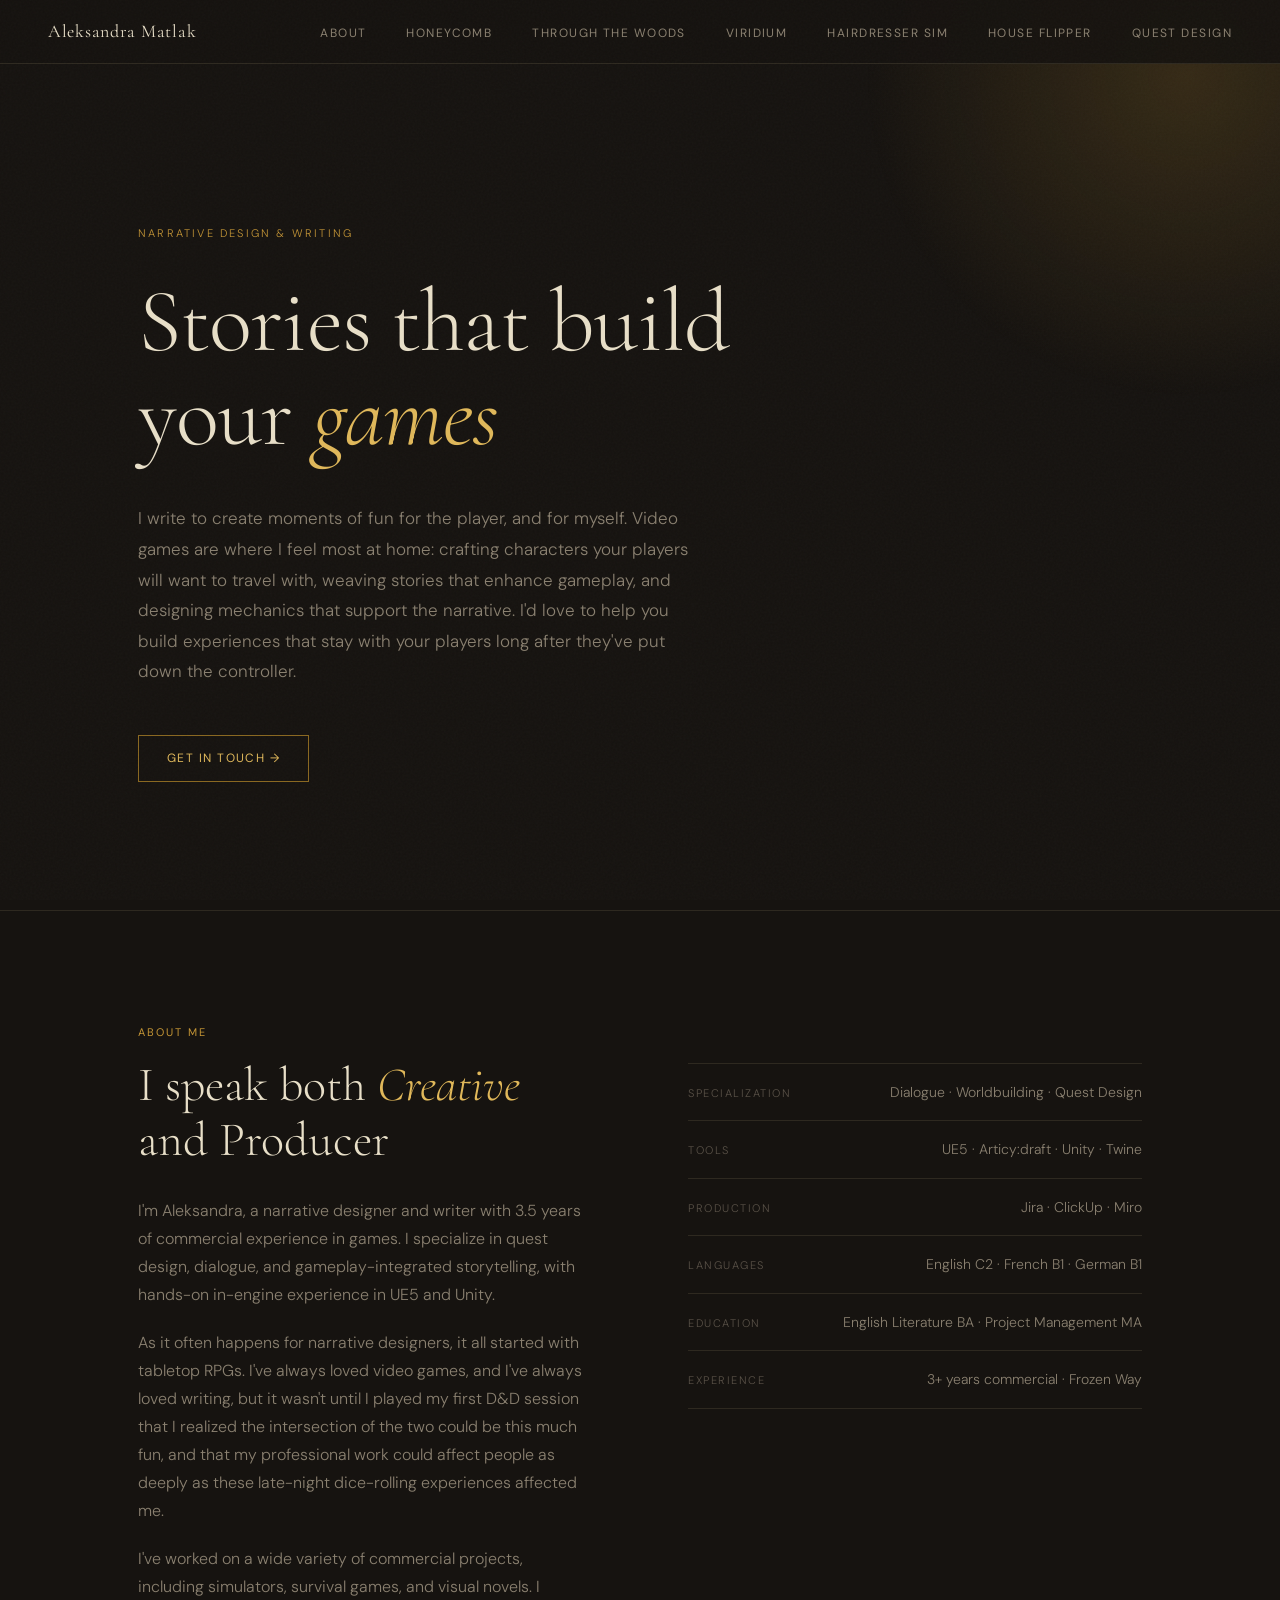
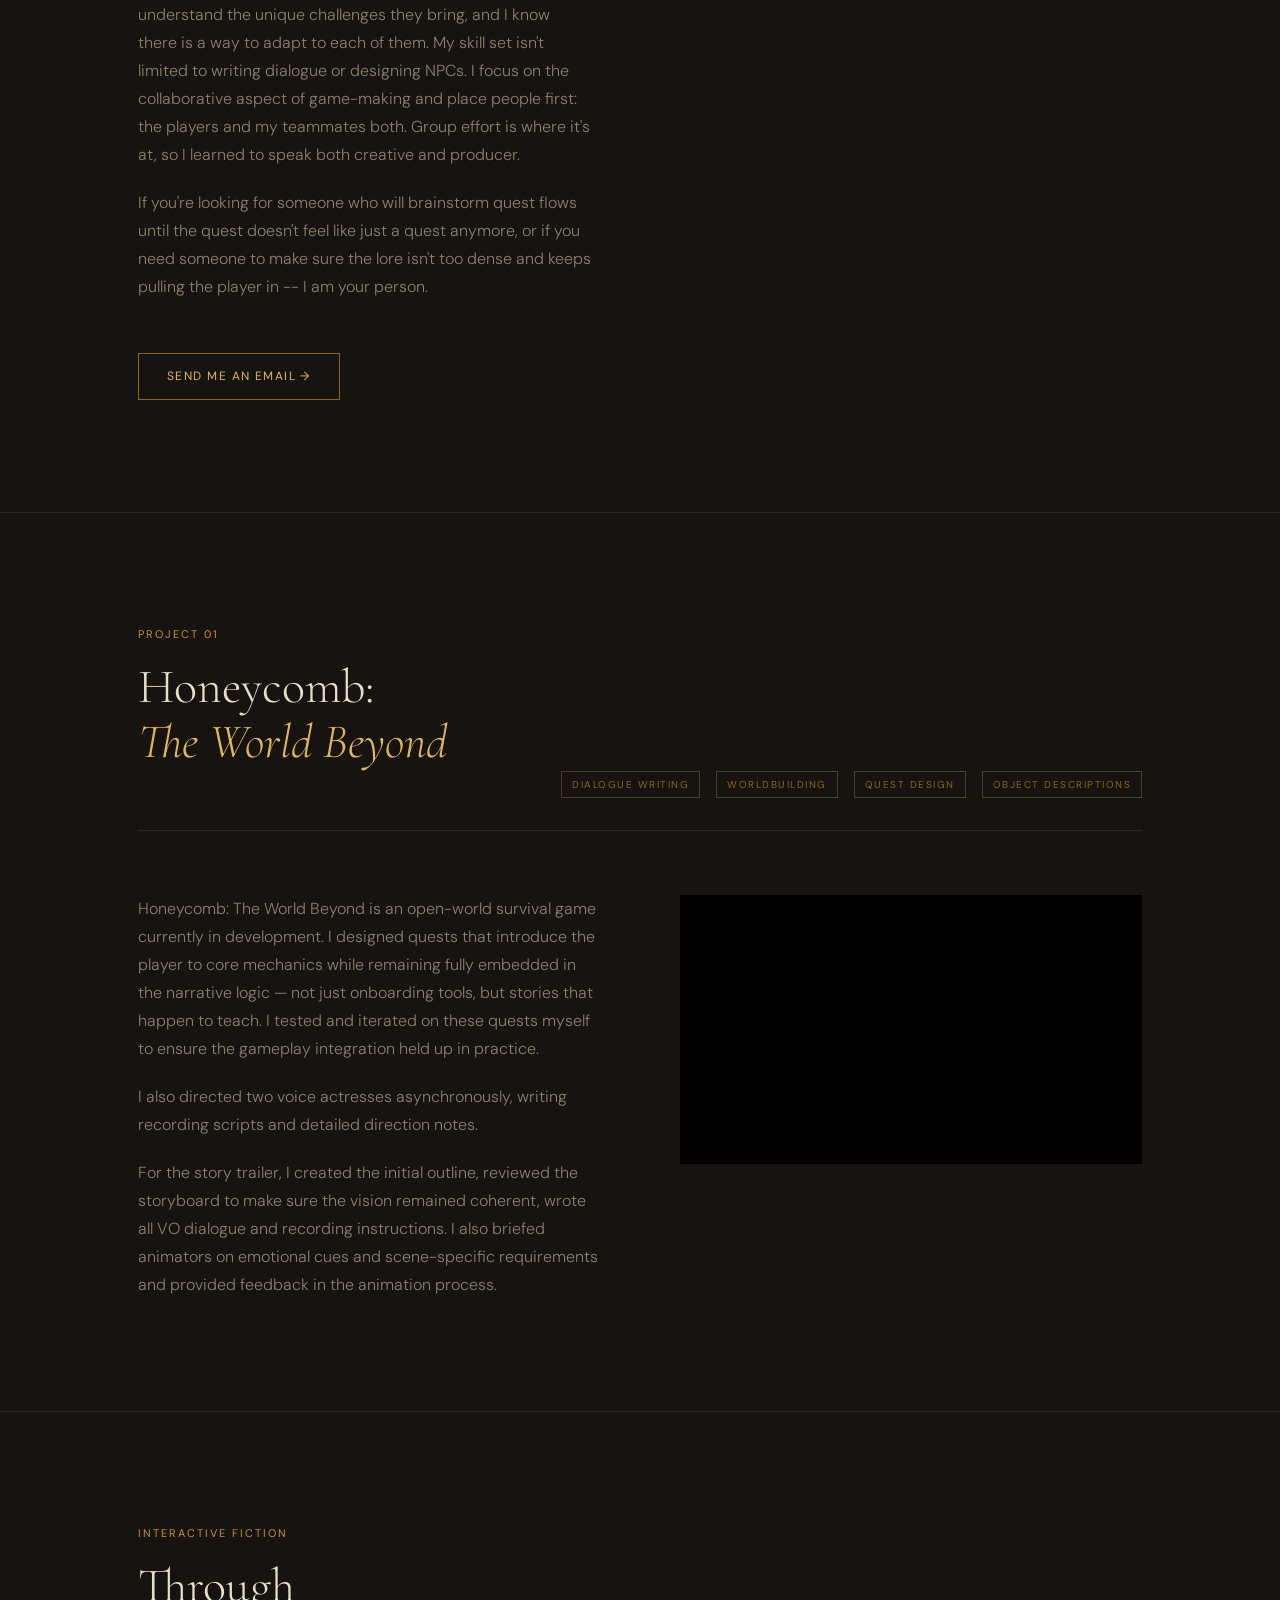
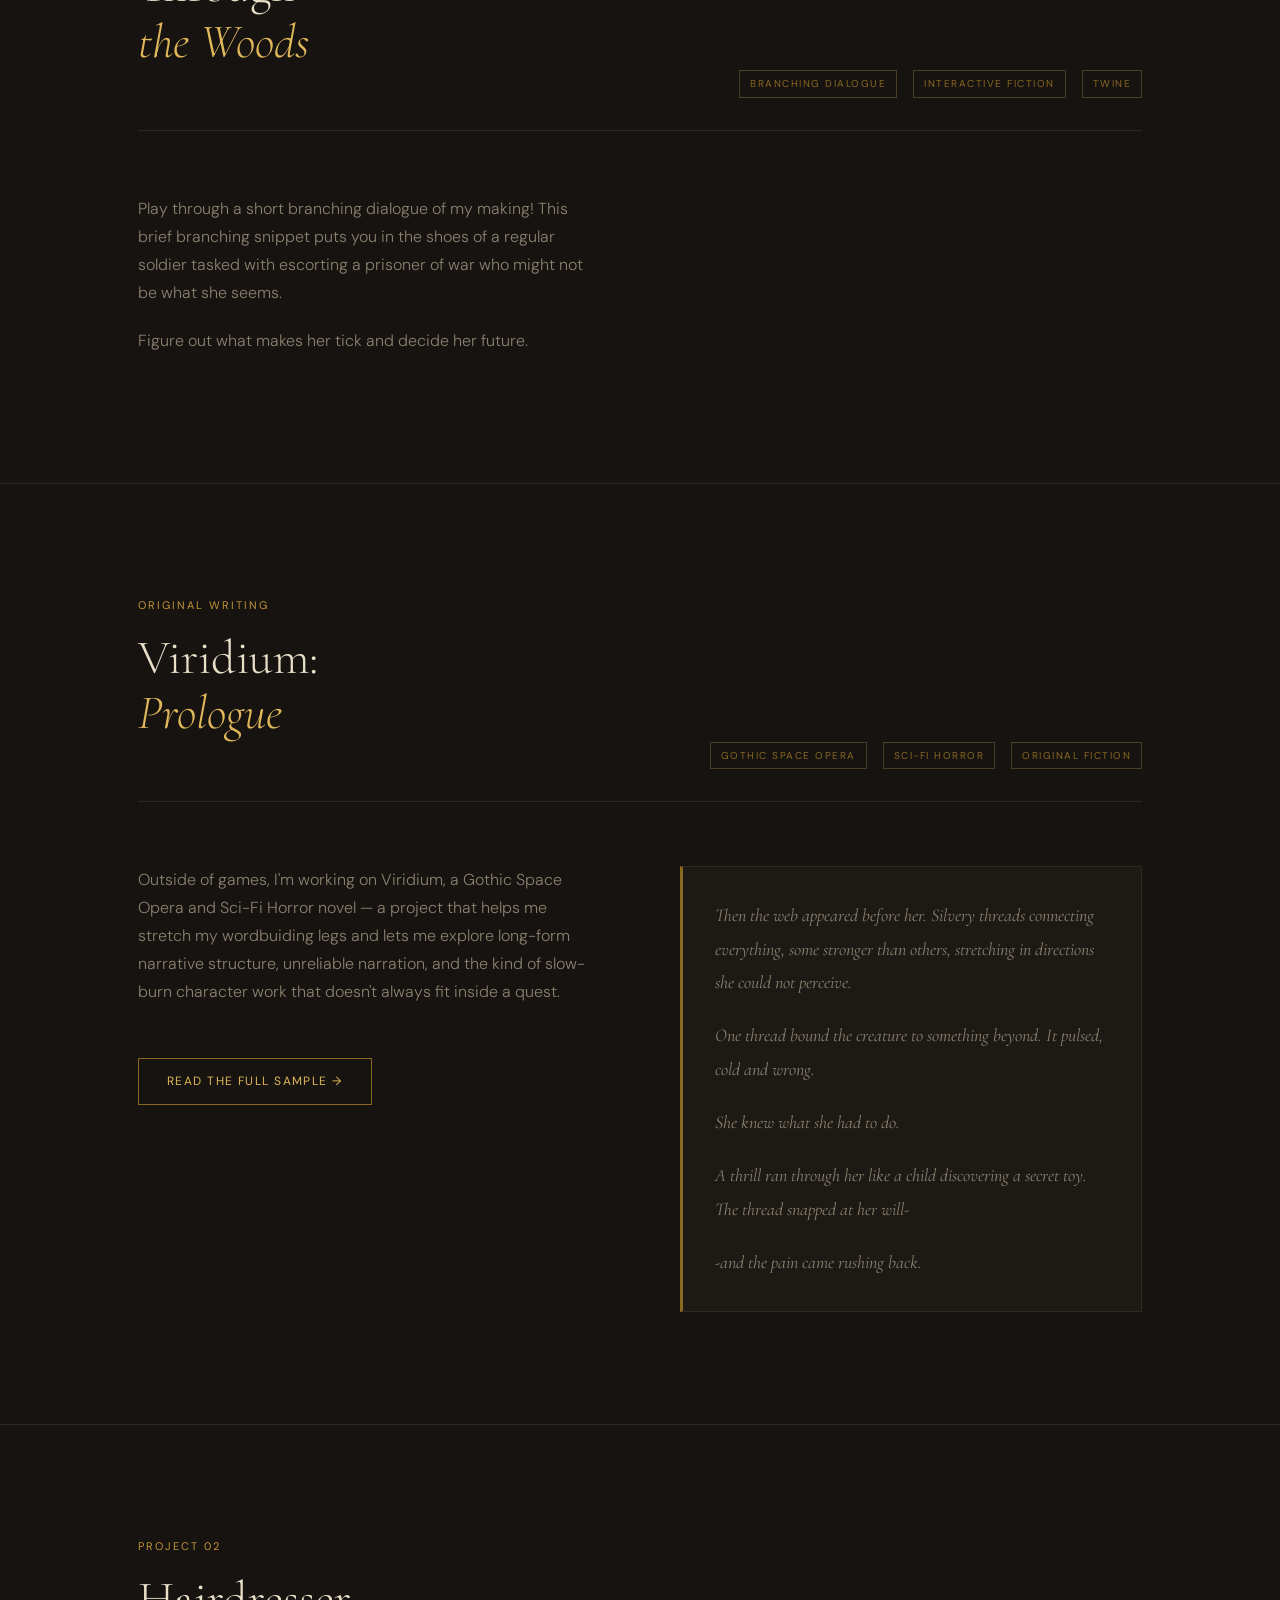
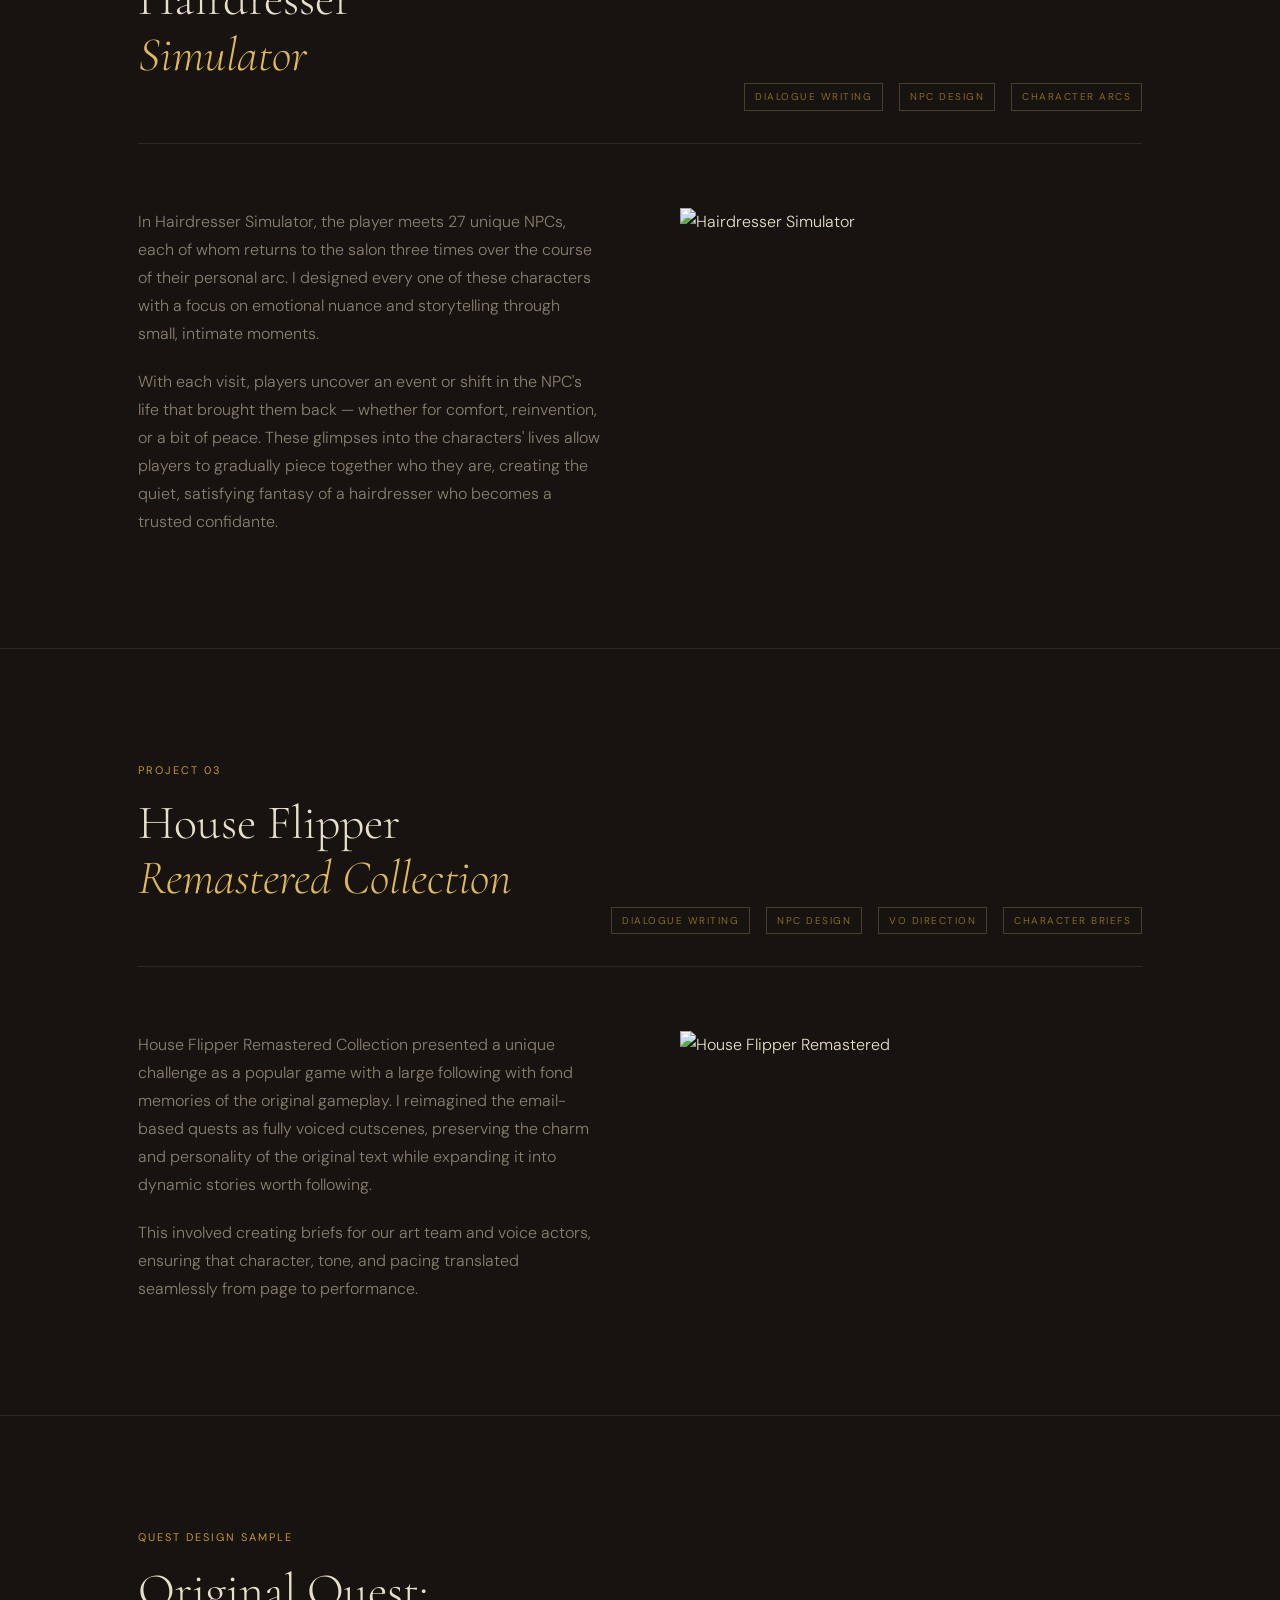
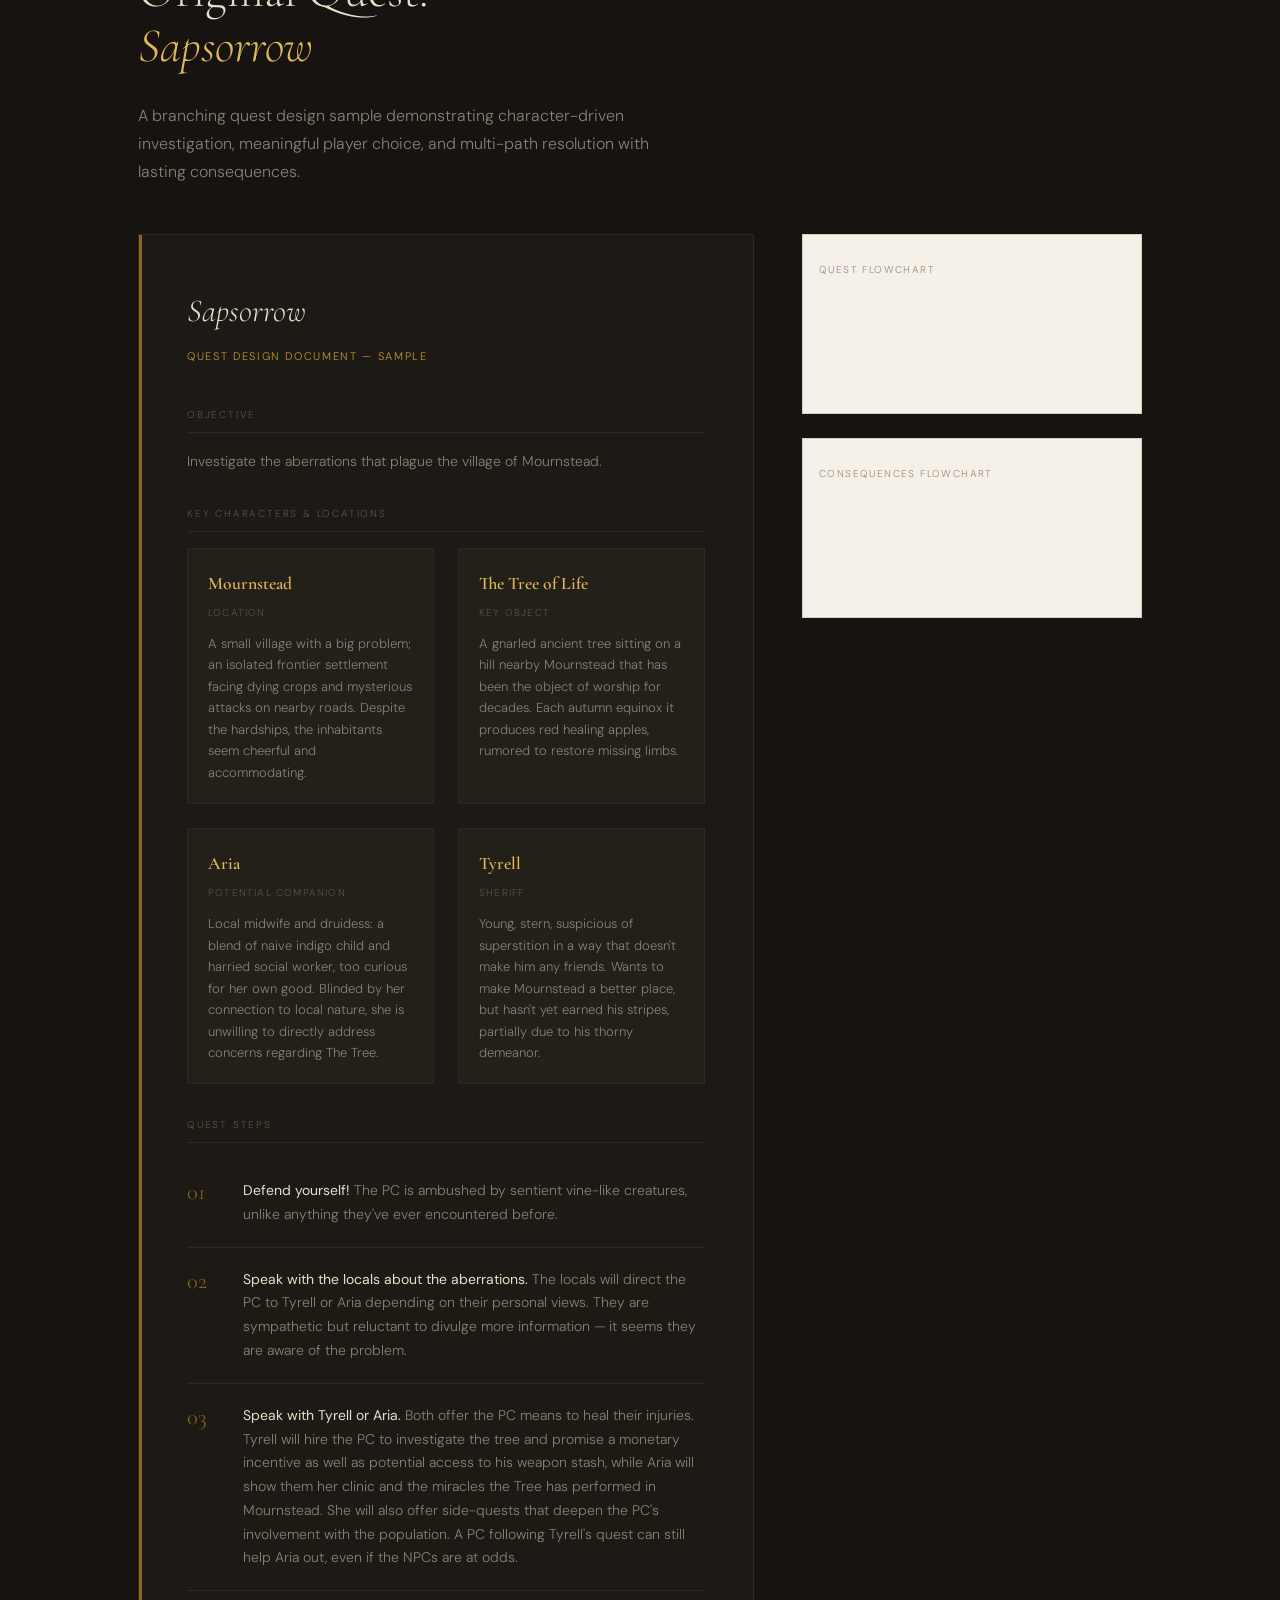
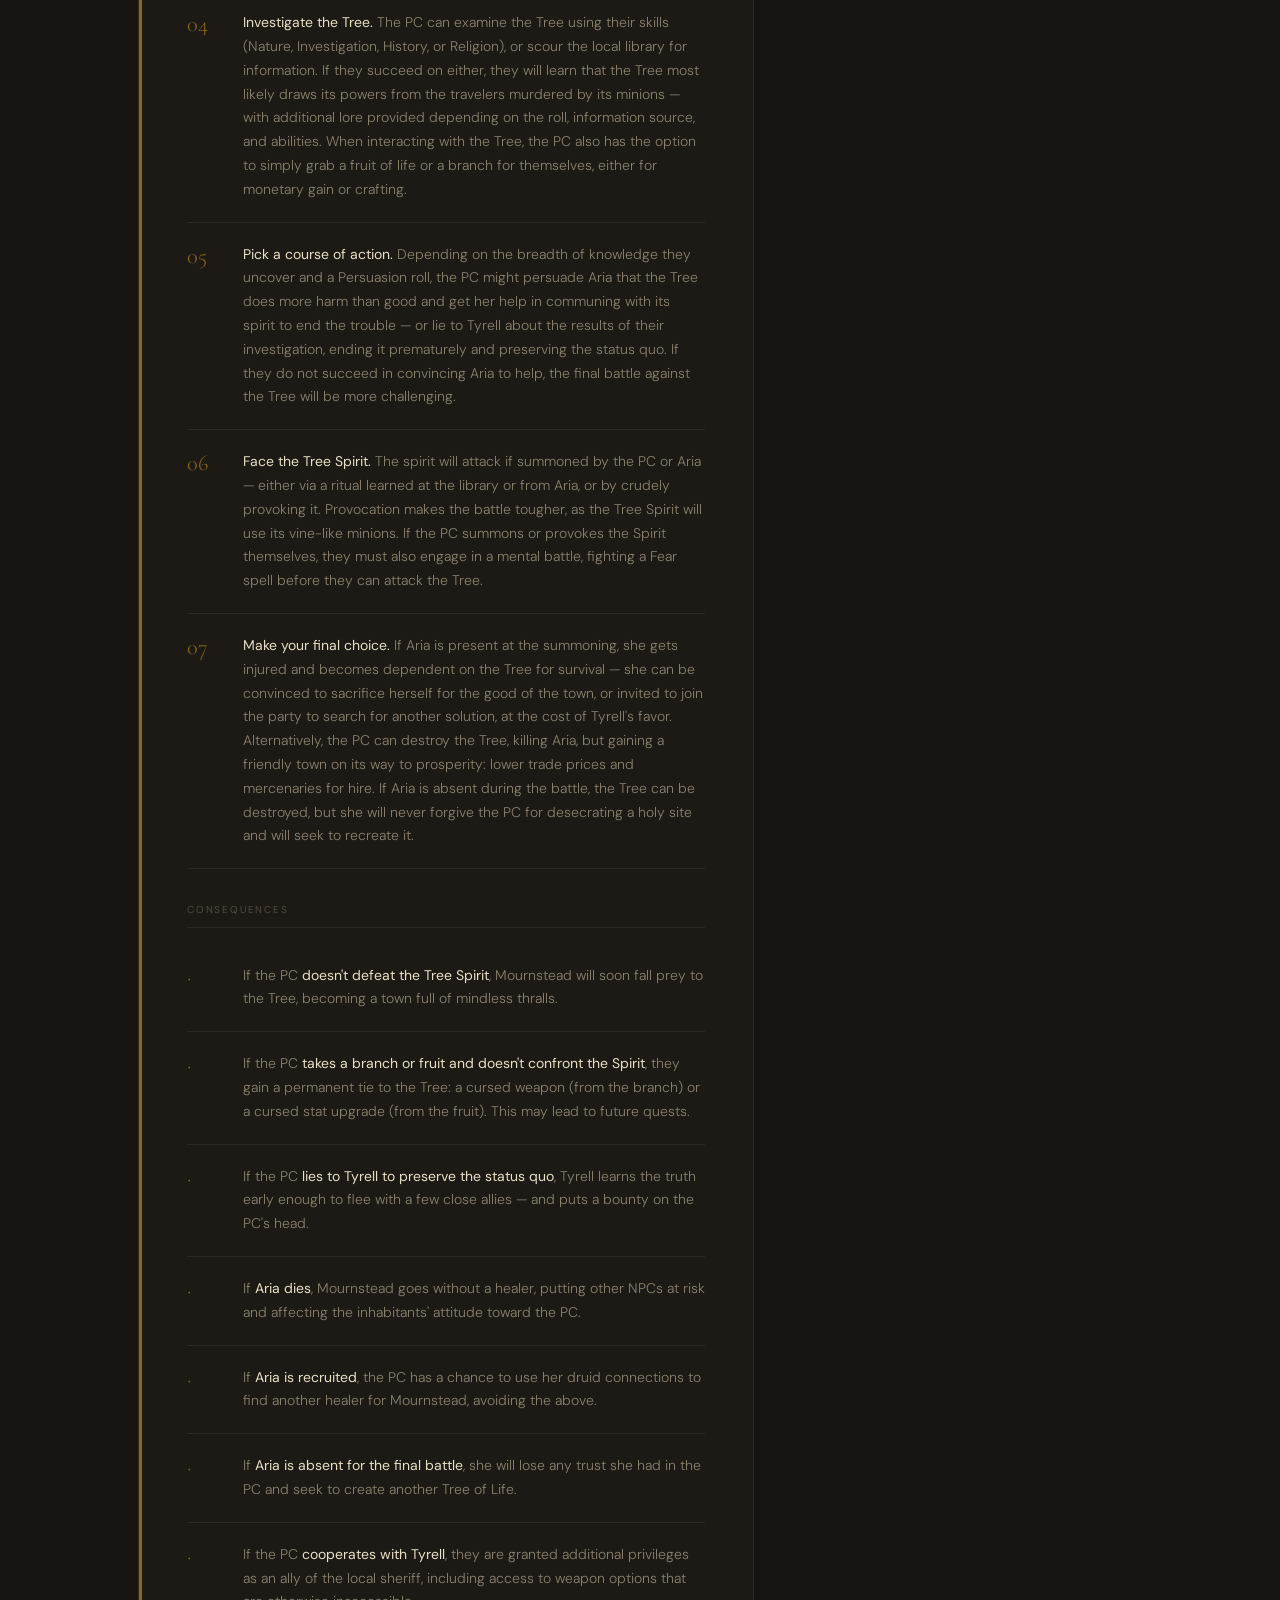
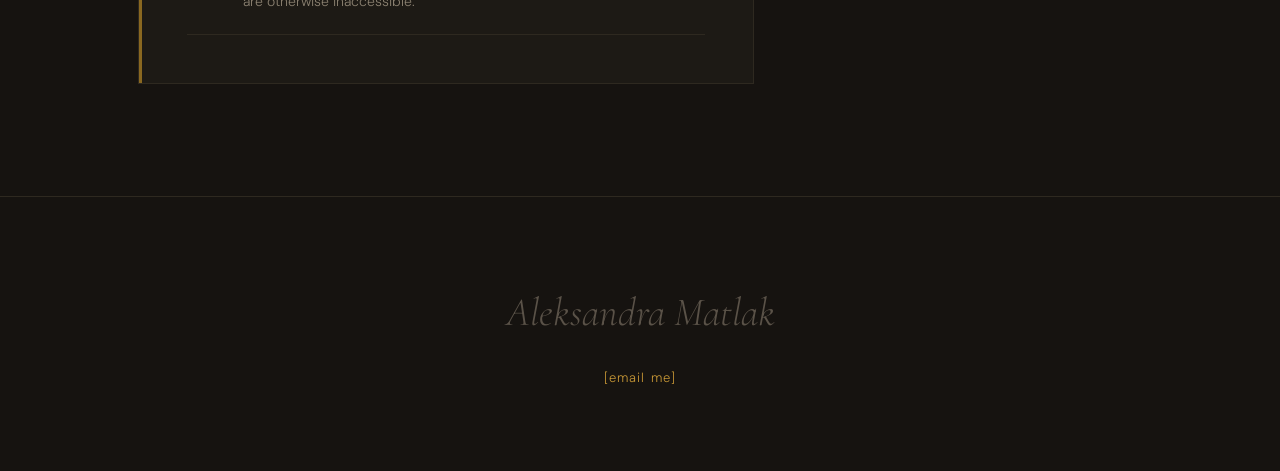
==== commit efc1a4dd: "phrasing" ====
--- a/index.html
+++ b/index.html
@@ -965,8 +965,8 @@
   // Typewriter
   const headline = document.getElementById('hero-headline');
   const segments = [
-    { text: 'Stories that earn\n their ', em: false },
-    { text: 'mechanics', em: true }
+    { text: 'Stories that build\n your ', em: false },
+    { text: 'games', em: true }
   ];
   let segIndex = 0, charIndex = 0;
   let current = document.createTextNode('');
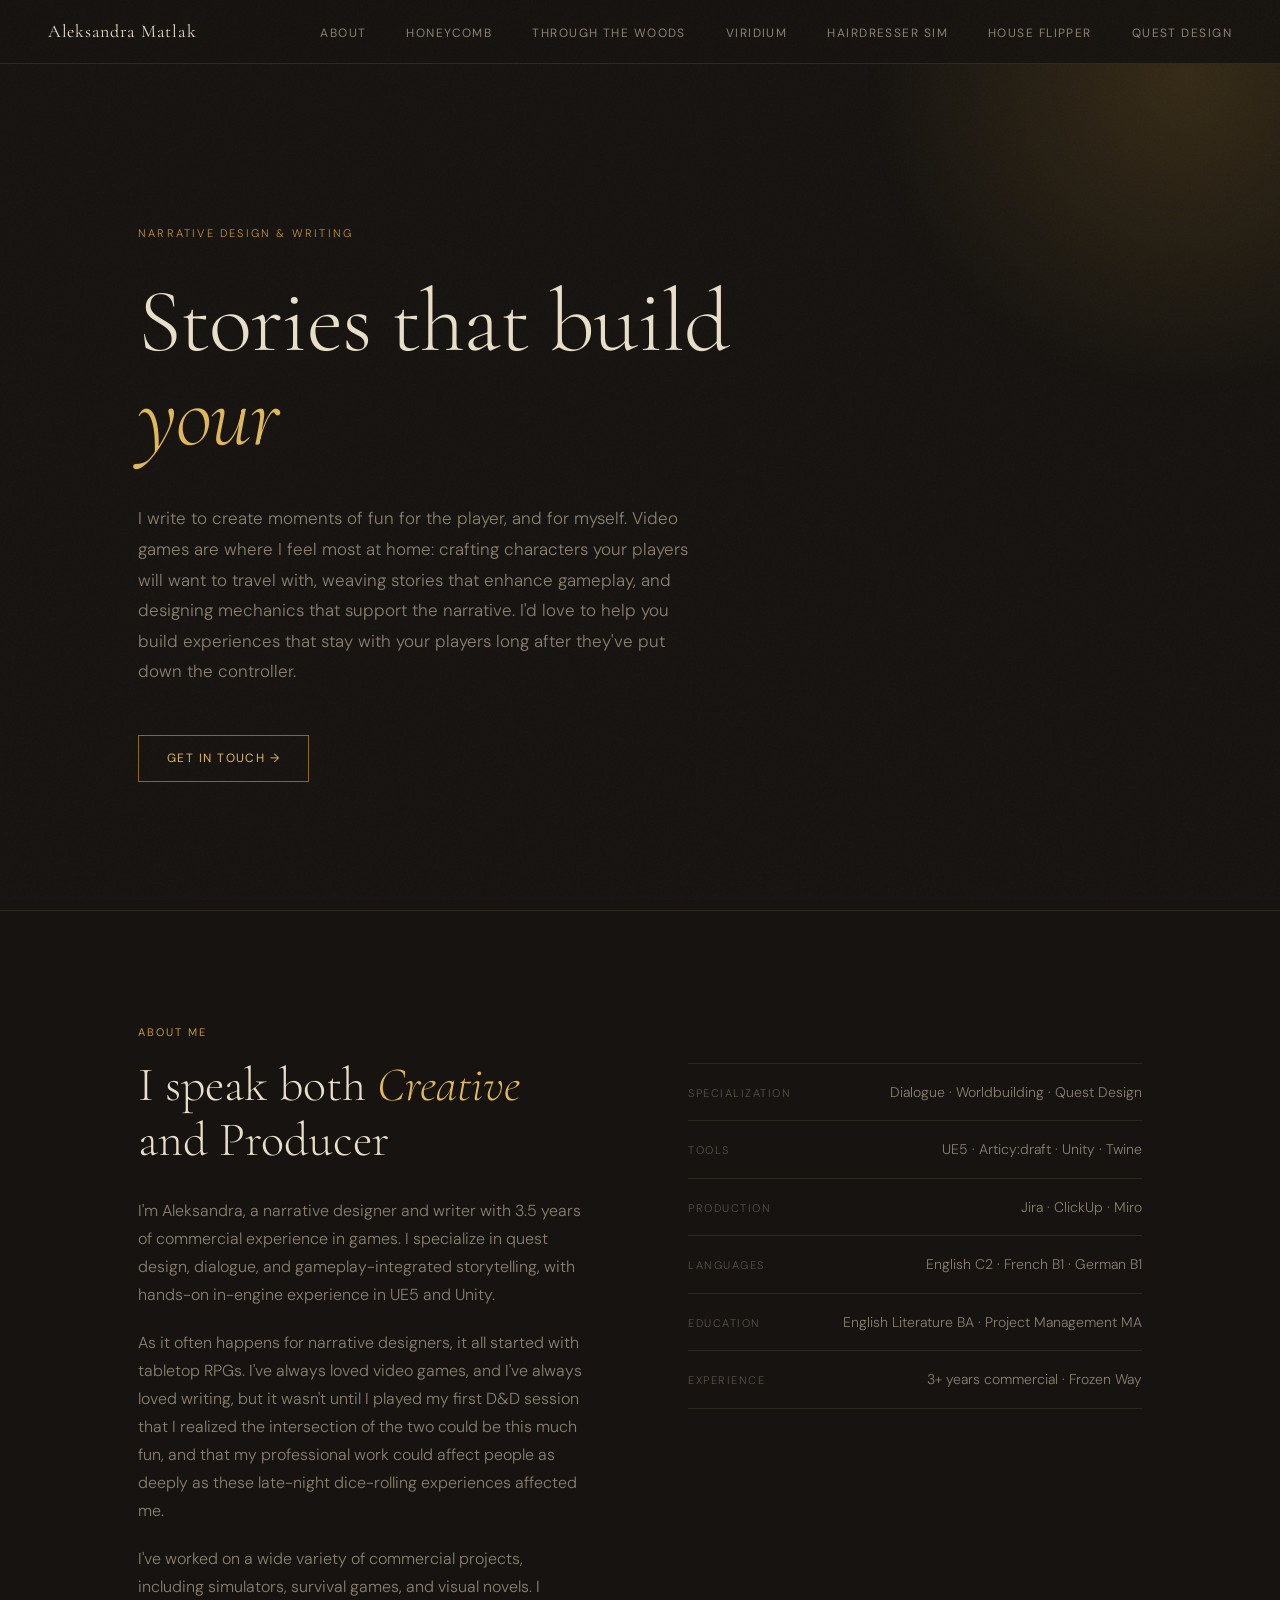
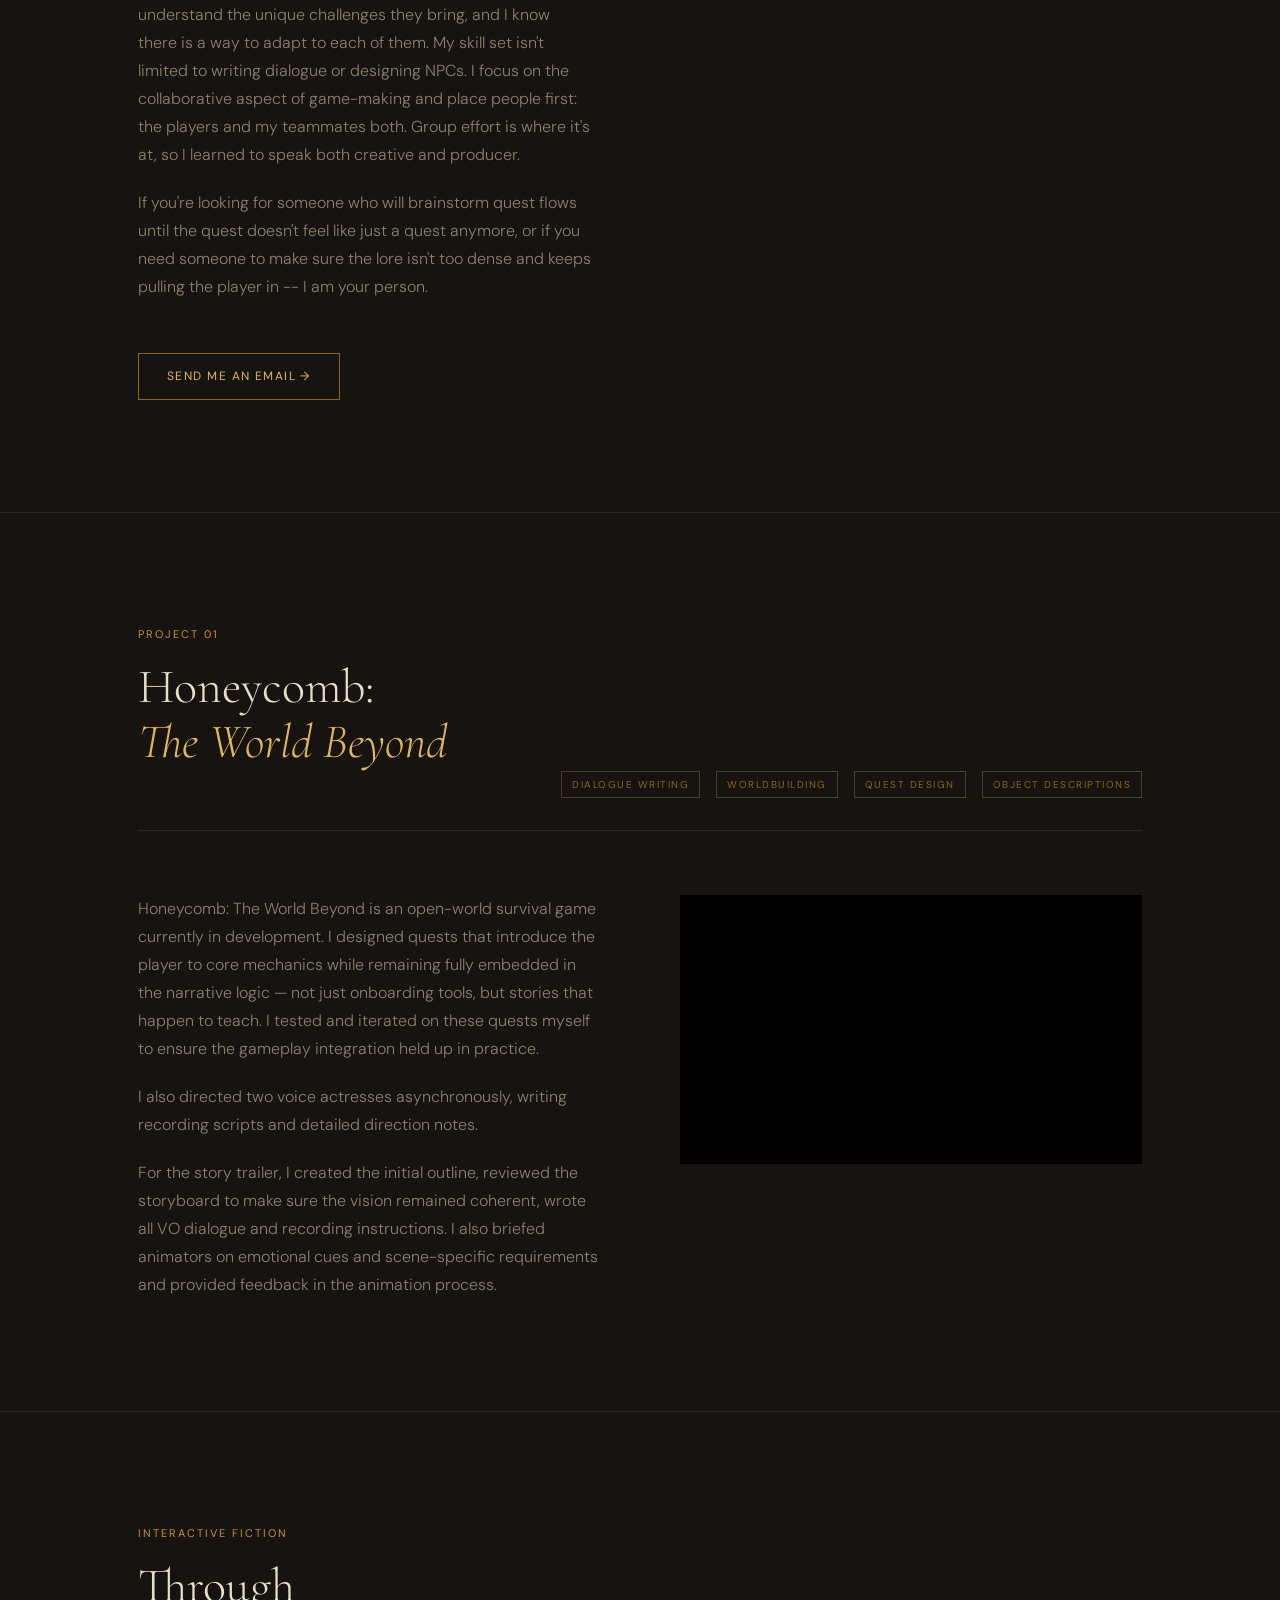
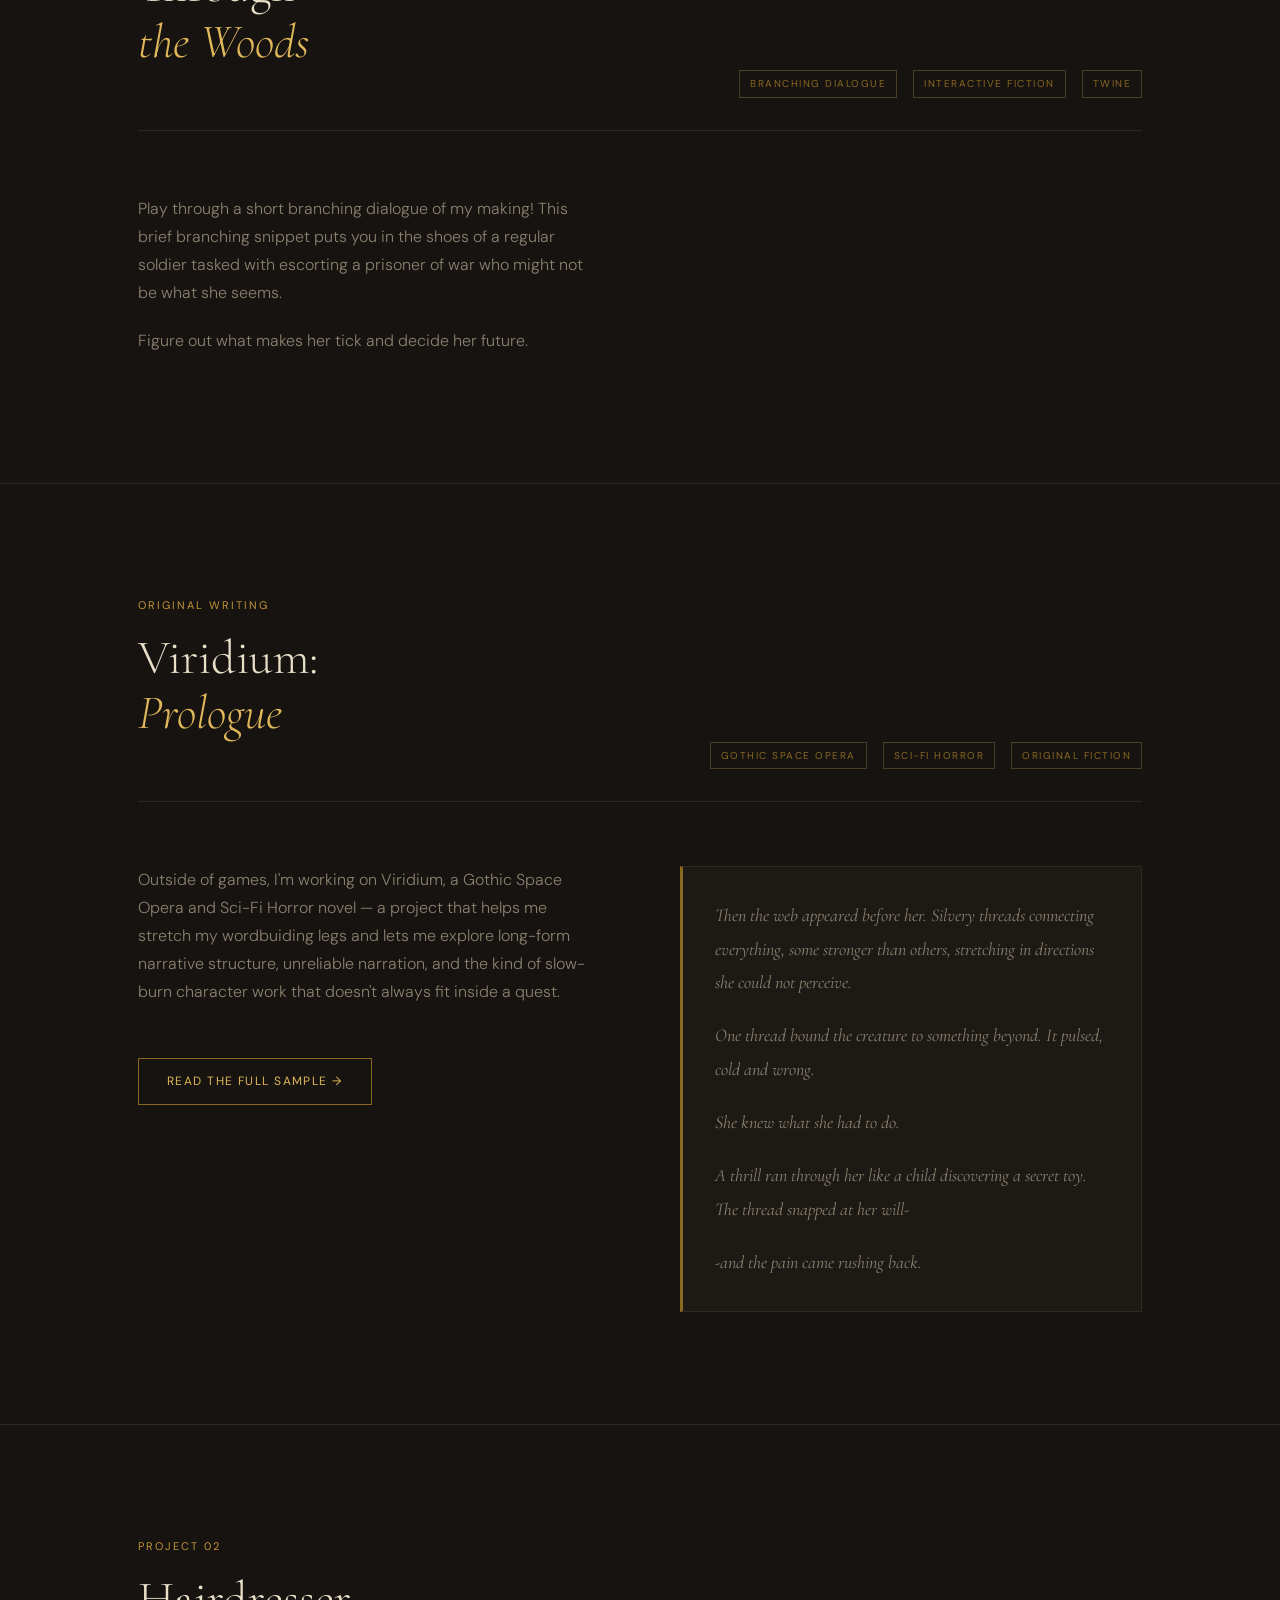
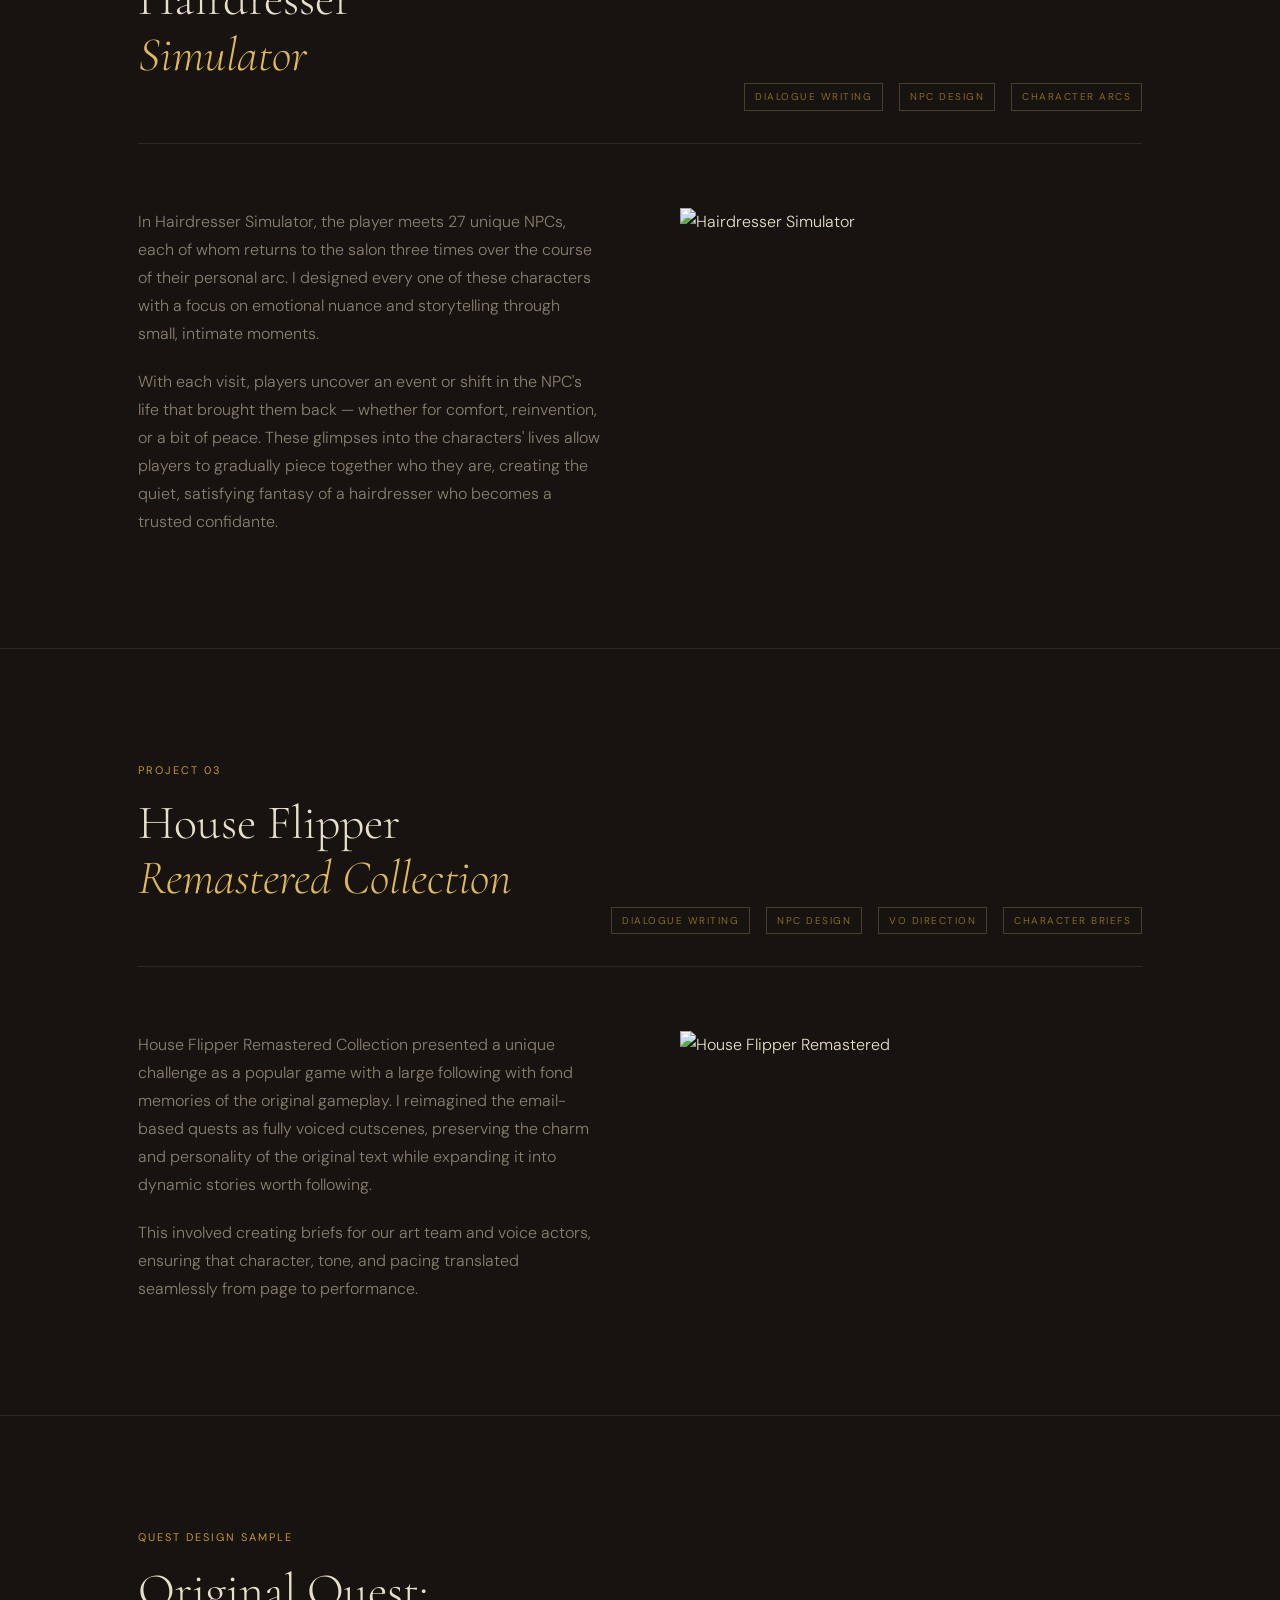
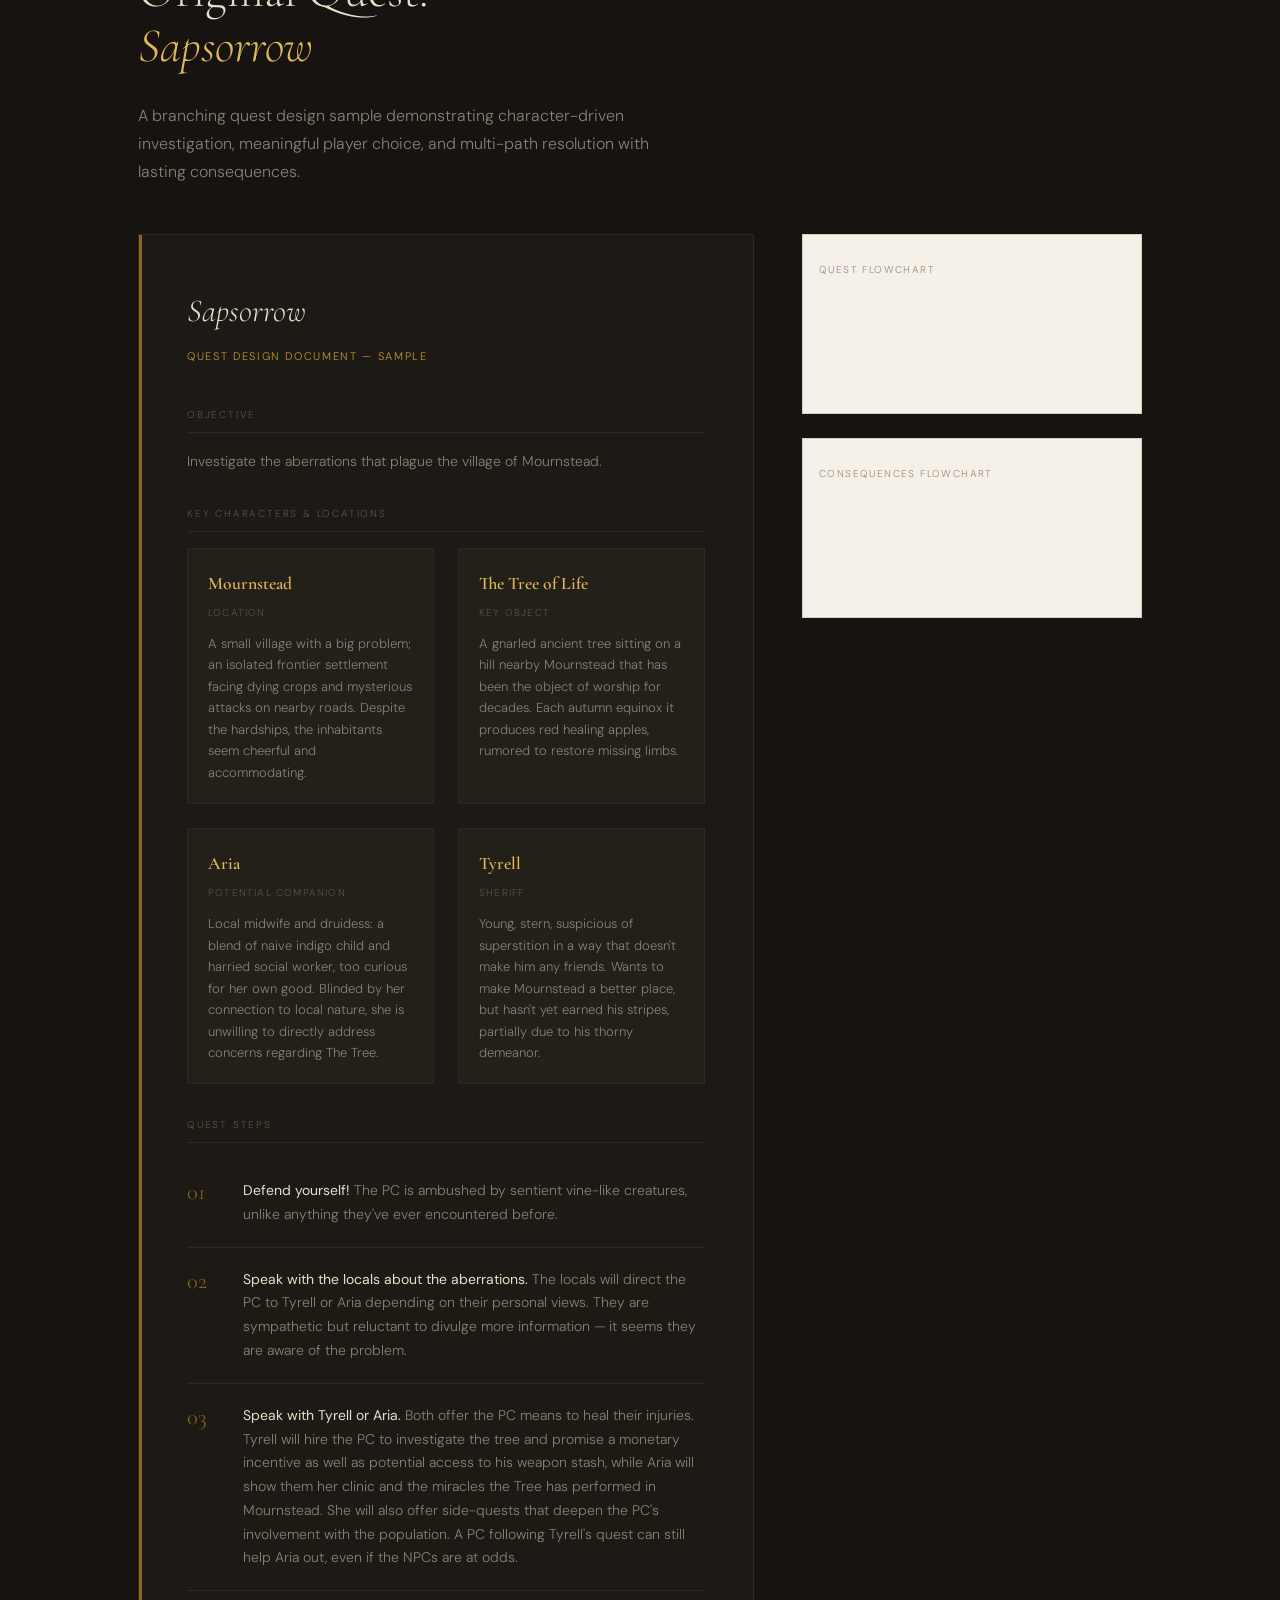
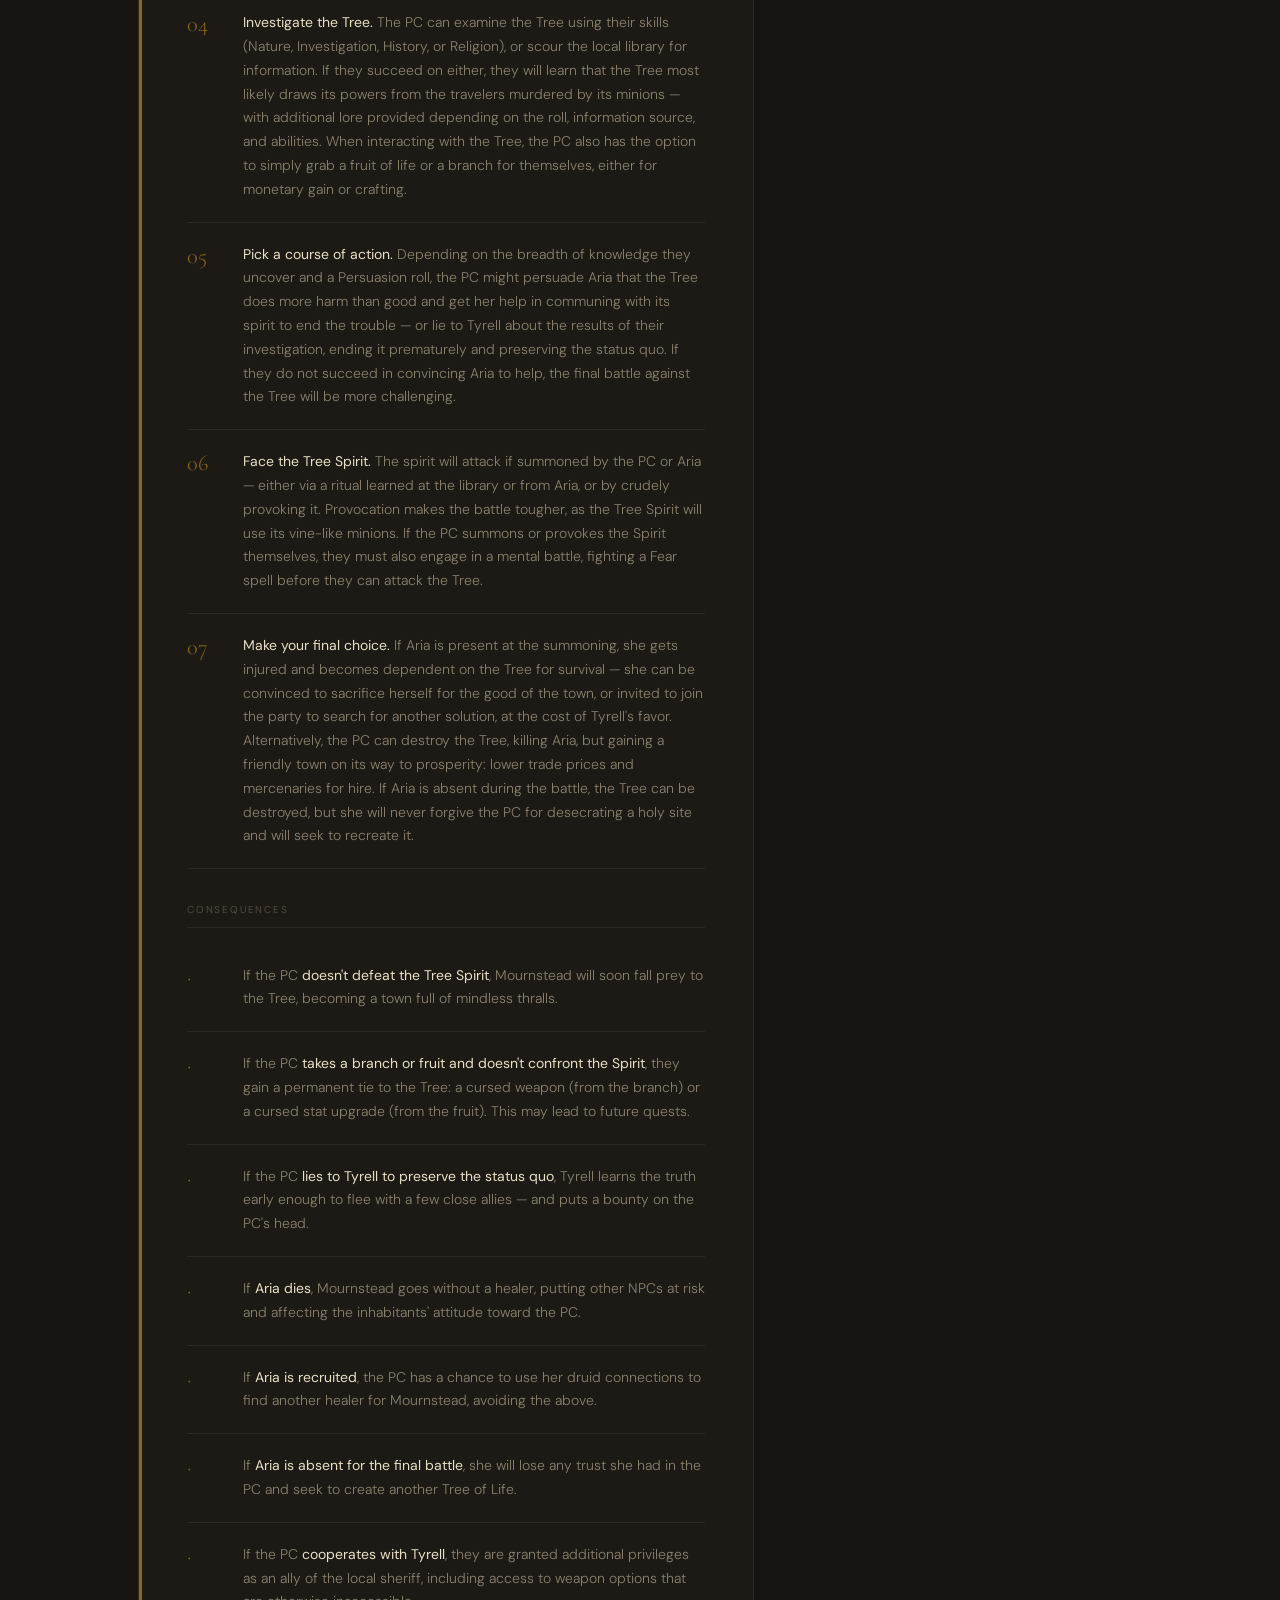
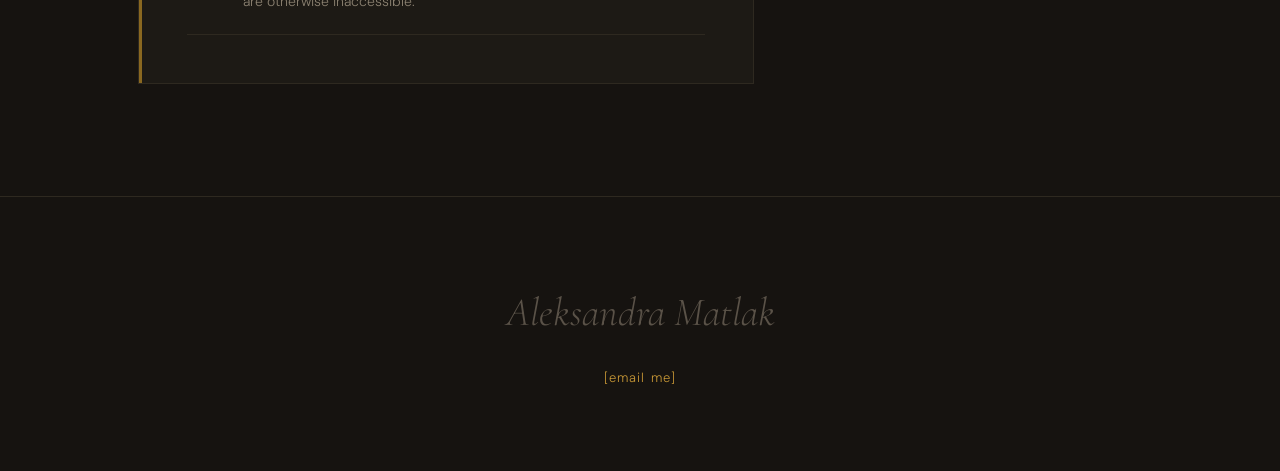
==== commit 04cf81b2: "fixed emphasis" ====
--- a/index.html
+++ b/index.html
@@ -479,16 +479,24 @@
 
   /* Lightbox */
   .lightbox {
-    display: none;
-    position: fixed;
-    inset: 0;
-    z-index: 10000;
-    background: rgba(10, 8, 6, 0.92);
-    align-items: center;
-    justify-content: center;
-    padding: 2rem;
-    cursor: zoom-out;
-  }
+  opacity: 0;
+  visibility: hidden;
+  position: fixed;
+  inset: 0;
+  z-index: 10000;
+  background: rgba(10, 8, 6, 0.92);
+  display: flex; /* Always flex, just hidden */
+  align-items: center;
+  justify-content: center;
+  padding: 2rem;
+  cursor: zoom-out;
+  transition: opacity 0.3s ease, visibility 0.3s ease;
+}
+
+.lightbox.open {
+  opacity: 1;
+  visibility: visible;
+}
 
   .lightbox.open { display: flex; }
 
@@ -579,6 +587,20 @@
     .quest-doc { padding: 2rem 1.5rem; }
     h1 { font-size: 3rem; }
   }
+
+  ::-webkit-scrollbar {
+  width: 10px;
+}
+::-webkit-scrollbar-track {
+  background: var(--bg);
+}
+::-webkit-scrollbar-thumb {
+  background: var(--border-accent);
+  border-radius: 4px;
+}
+::-webkit-scrollbar-thumb:hover {
+  background: var(--amber-dim);
+}
 </style>
 </head>
 <body>
@@ -603,7 +625,7 @@
     <div id="hero-glow" style="position:absolute;top:-40%;right:-20%;width:700px;height:700px;background:radial-gradient(ellipse at center,rgba(196,149,53,0.18) 0%,transparent 65%);pointer-events:none;will-change:transform;"></div>
     <div class="container">
       <p class="hero-eyebrow">Narrative Design &amp; Writing</p>
-      <h1 id="hero-headline">Writing for games<br>and <em>for people</em></h1>
+      <h1 id="hero-headline">Stories that build<br><em>your</em> games</h1>
       <p class="hero-body">I write to create moments of fun for the player, and for myself. Video games are where I feel most at home: crafting characters your players will want to travel with, weaving stories that enhance gameplay, and designing mechanics that support the narrative. I'd love to help you build experiences that stay with your players long after they've put down the controller.</p>
       <a href="mailto:matlakaleksandra@gmail.com" class="hero-cta">Get in touch →</a>
     </div>
@@ -965,8 +987,9 @@
   // Typewriter
   const headline = document.getElementById('hero-headline');
   const segments = [
-    { text: 'Stories that build\n your ', em: false },
-    { text: 'games', em: true }
+    { text: 'Stories that build\n', em: false },
+    { text: 'your', em: true },
+    {text: ' games', em: false }
   ];
   let segIndex = 0, charIndex = 0;
   let current = document.createTextNode('');
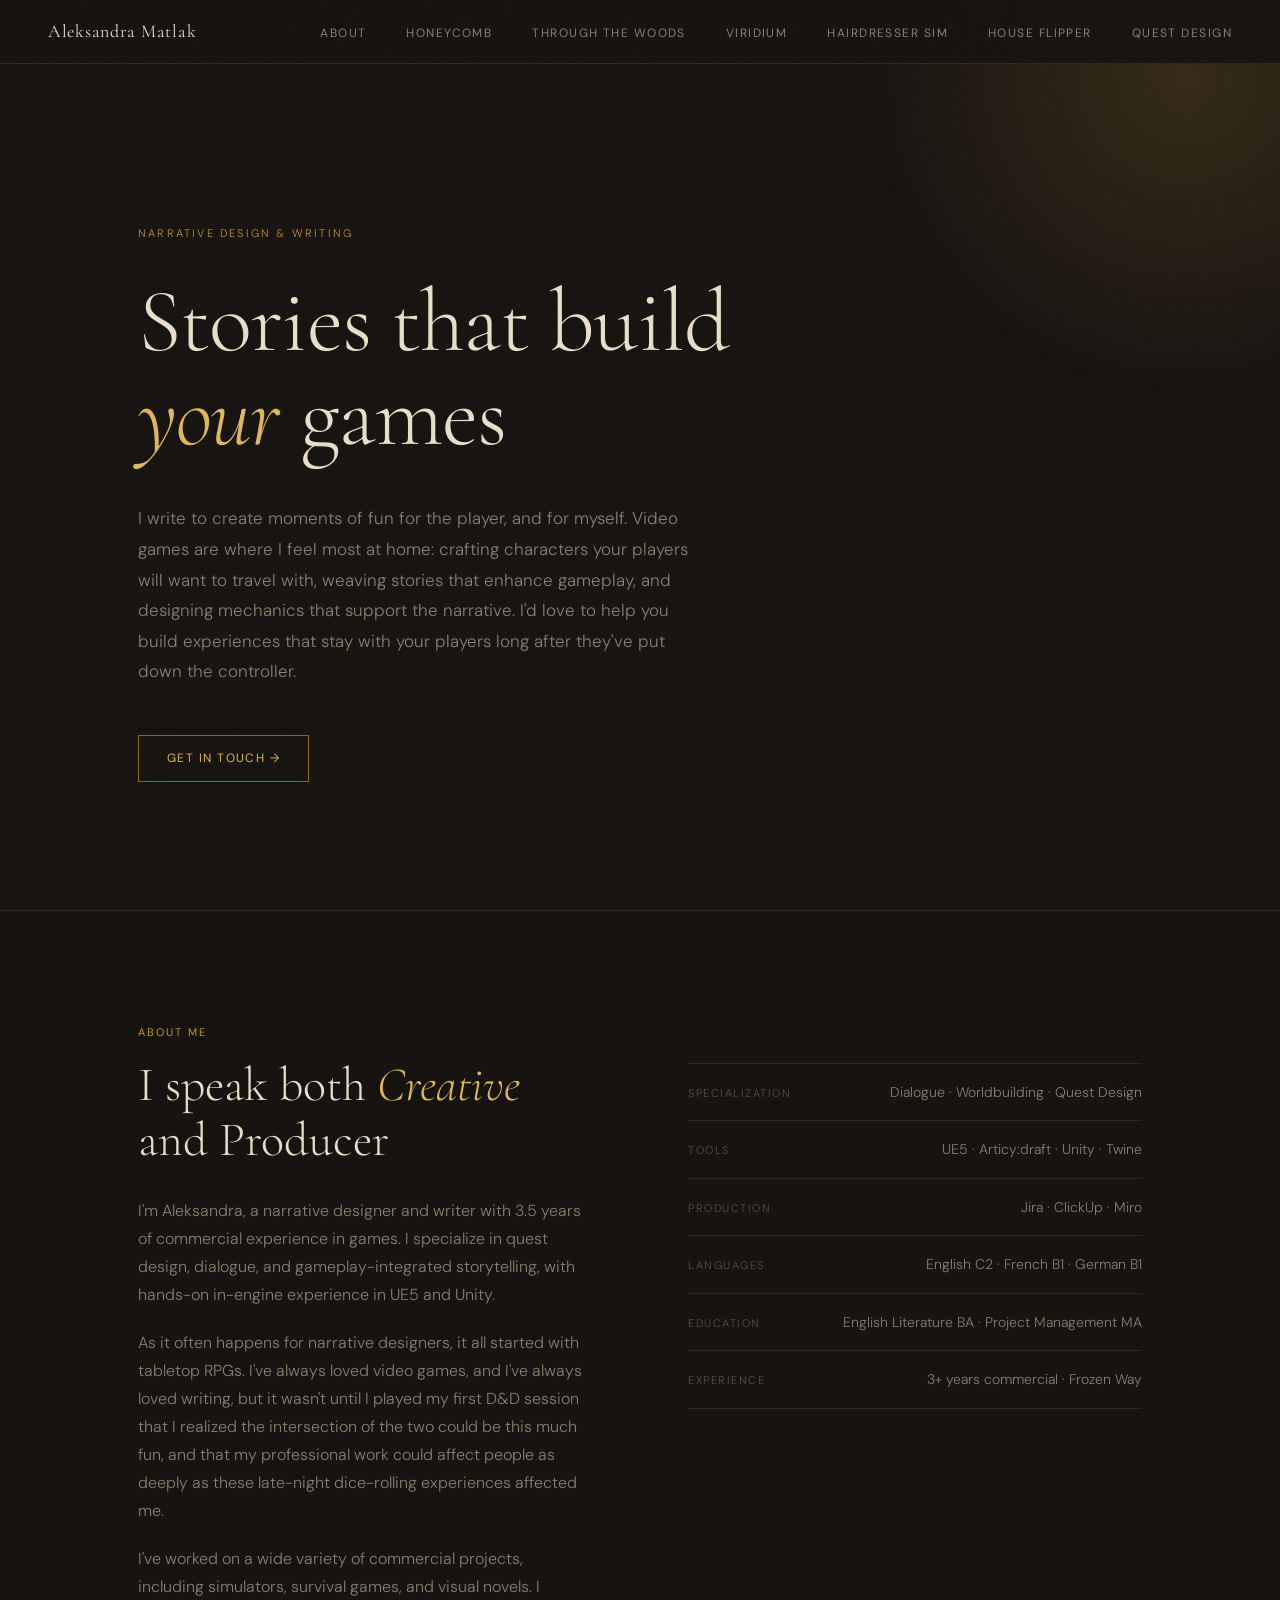
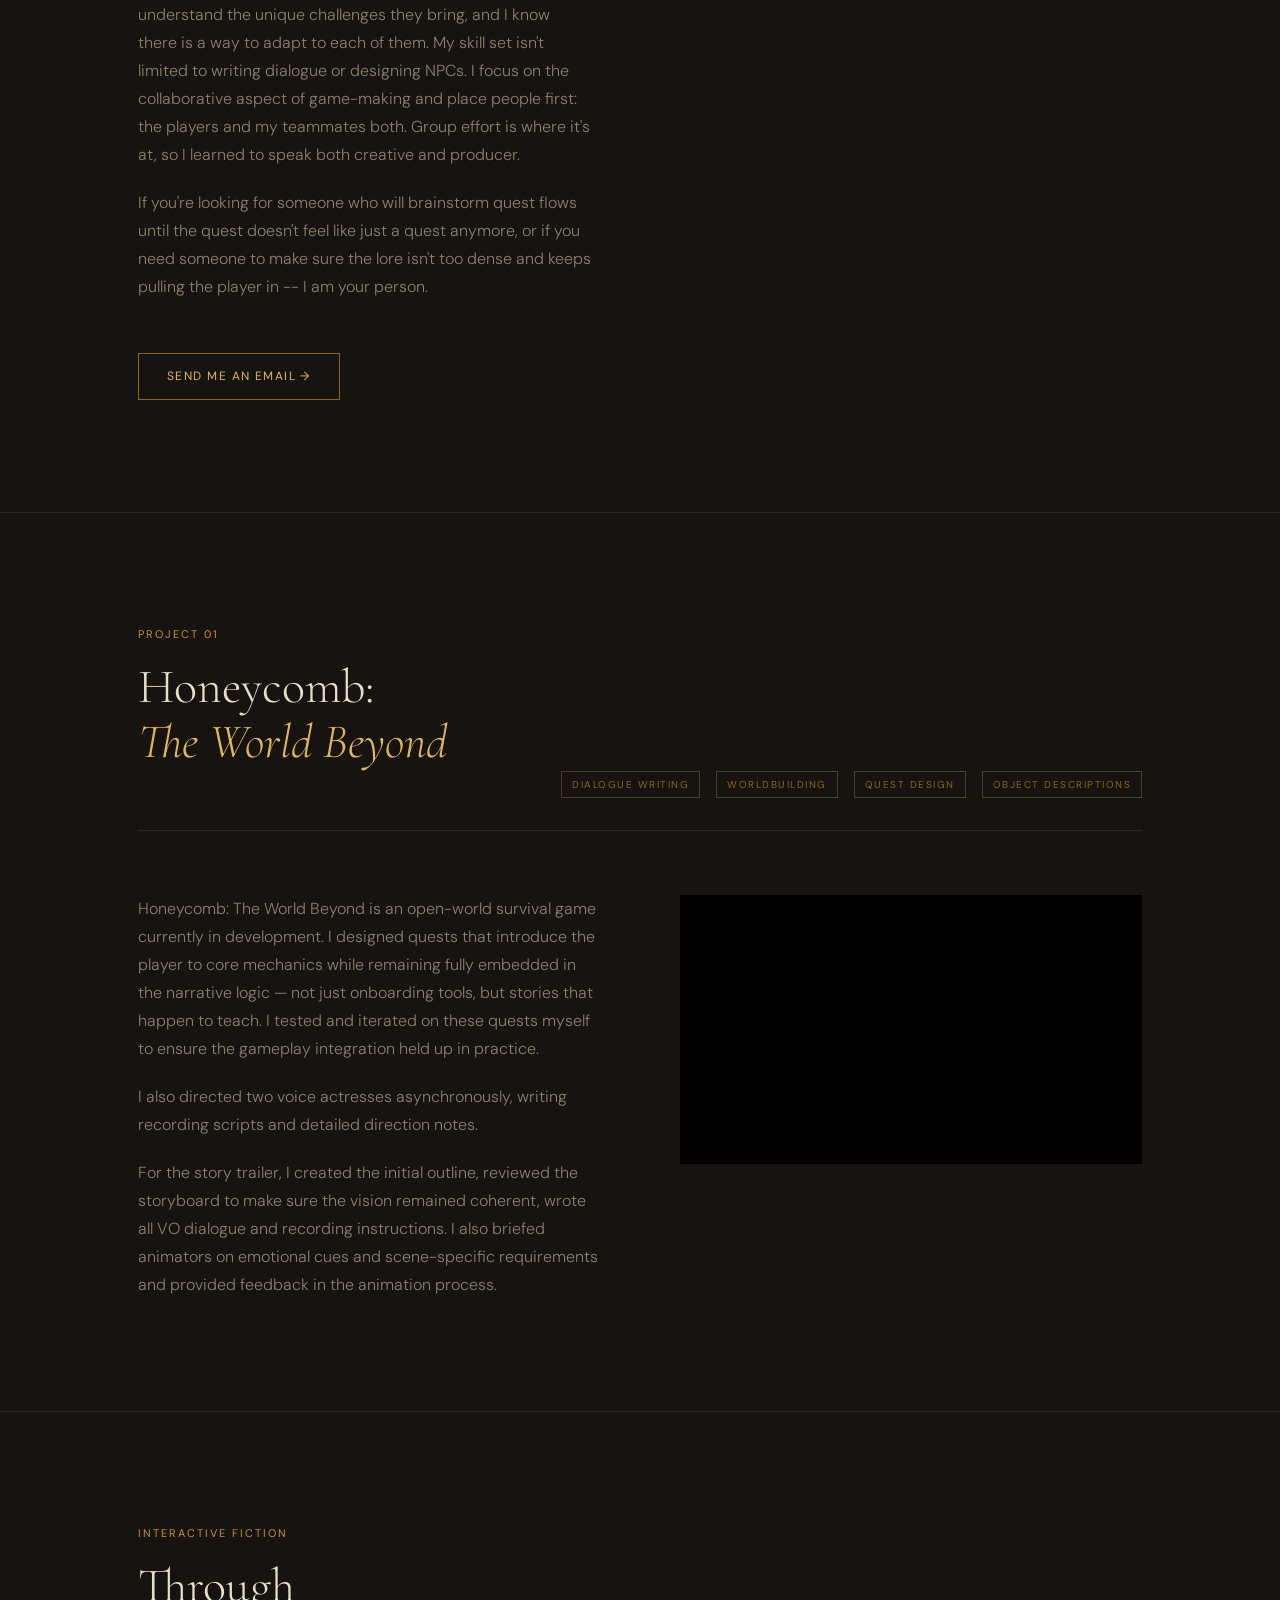
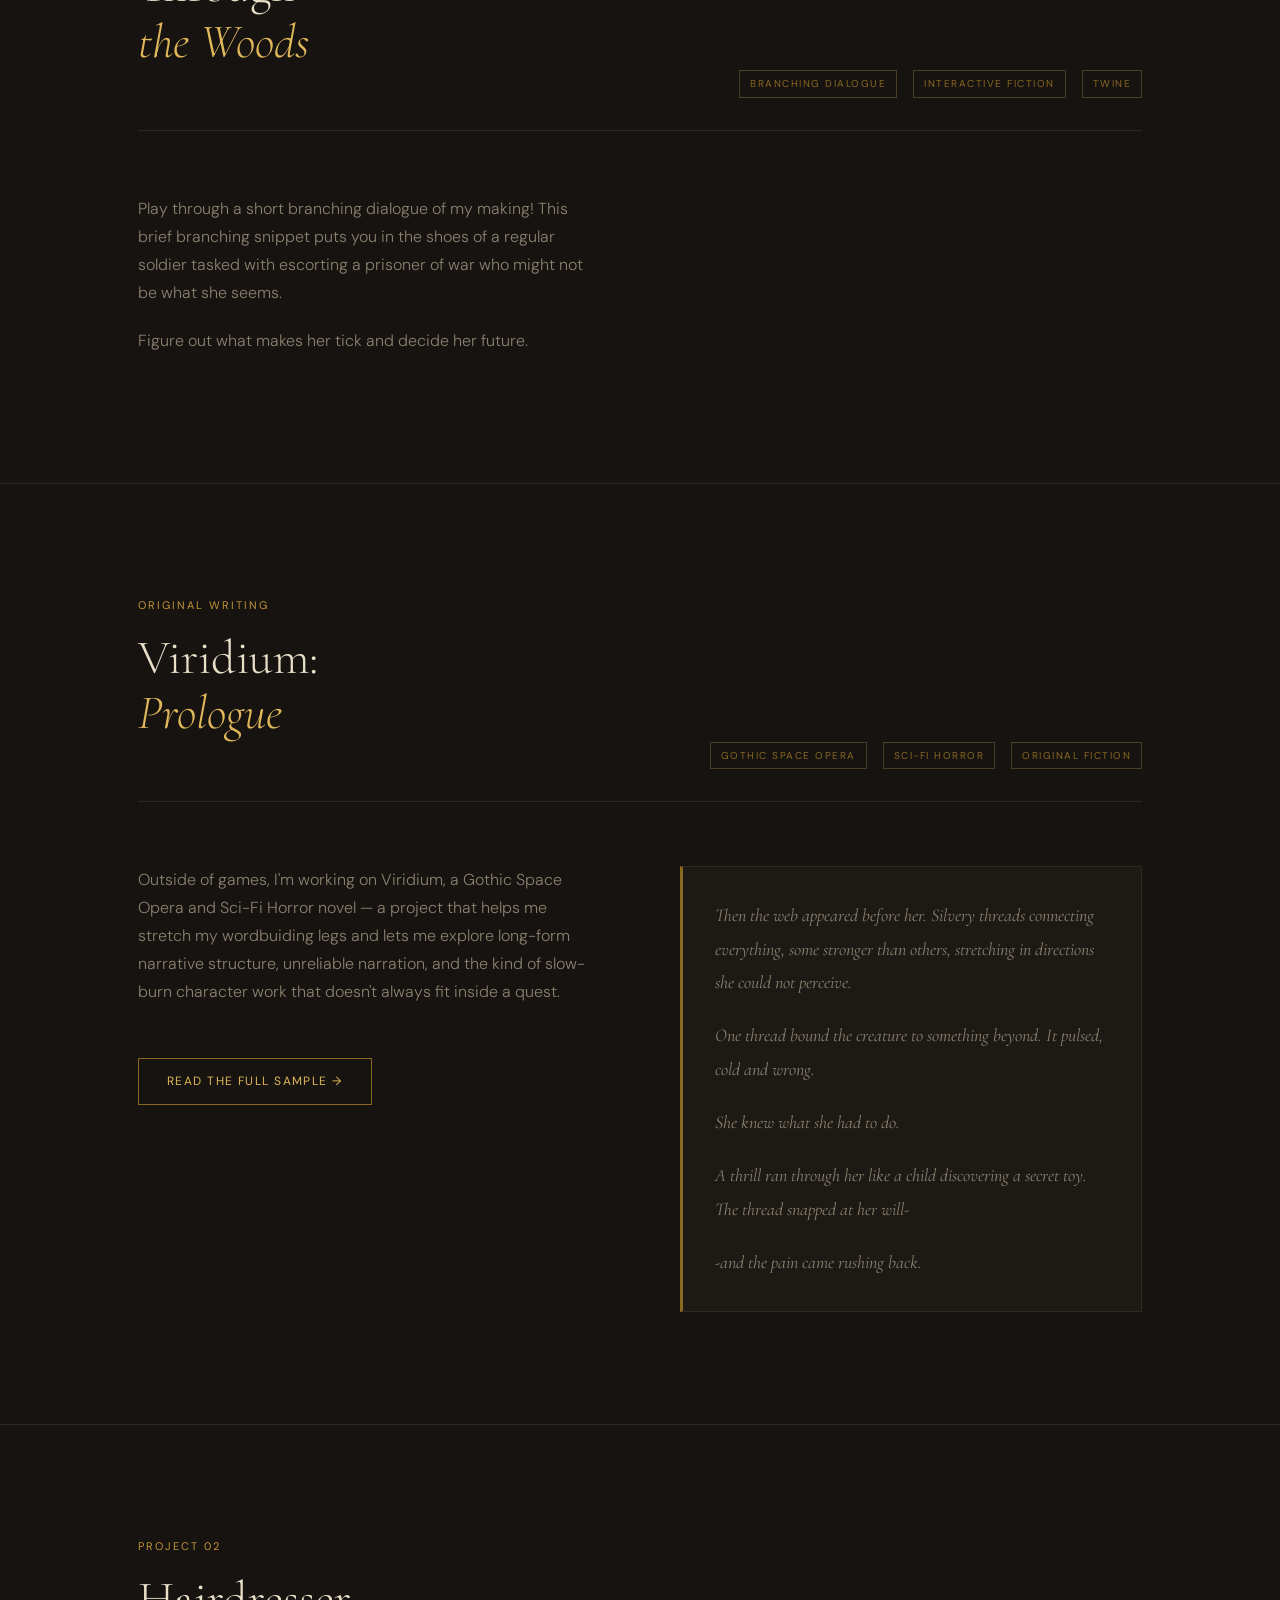
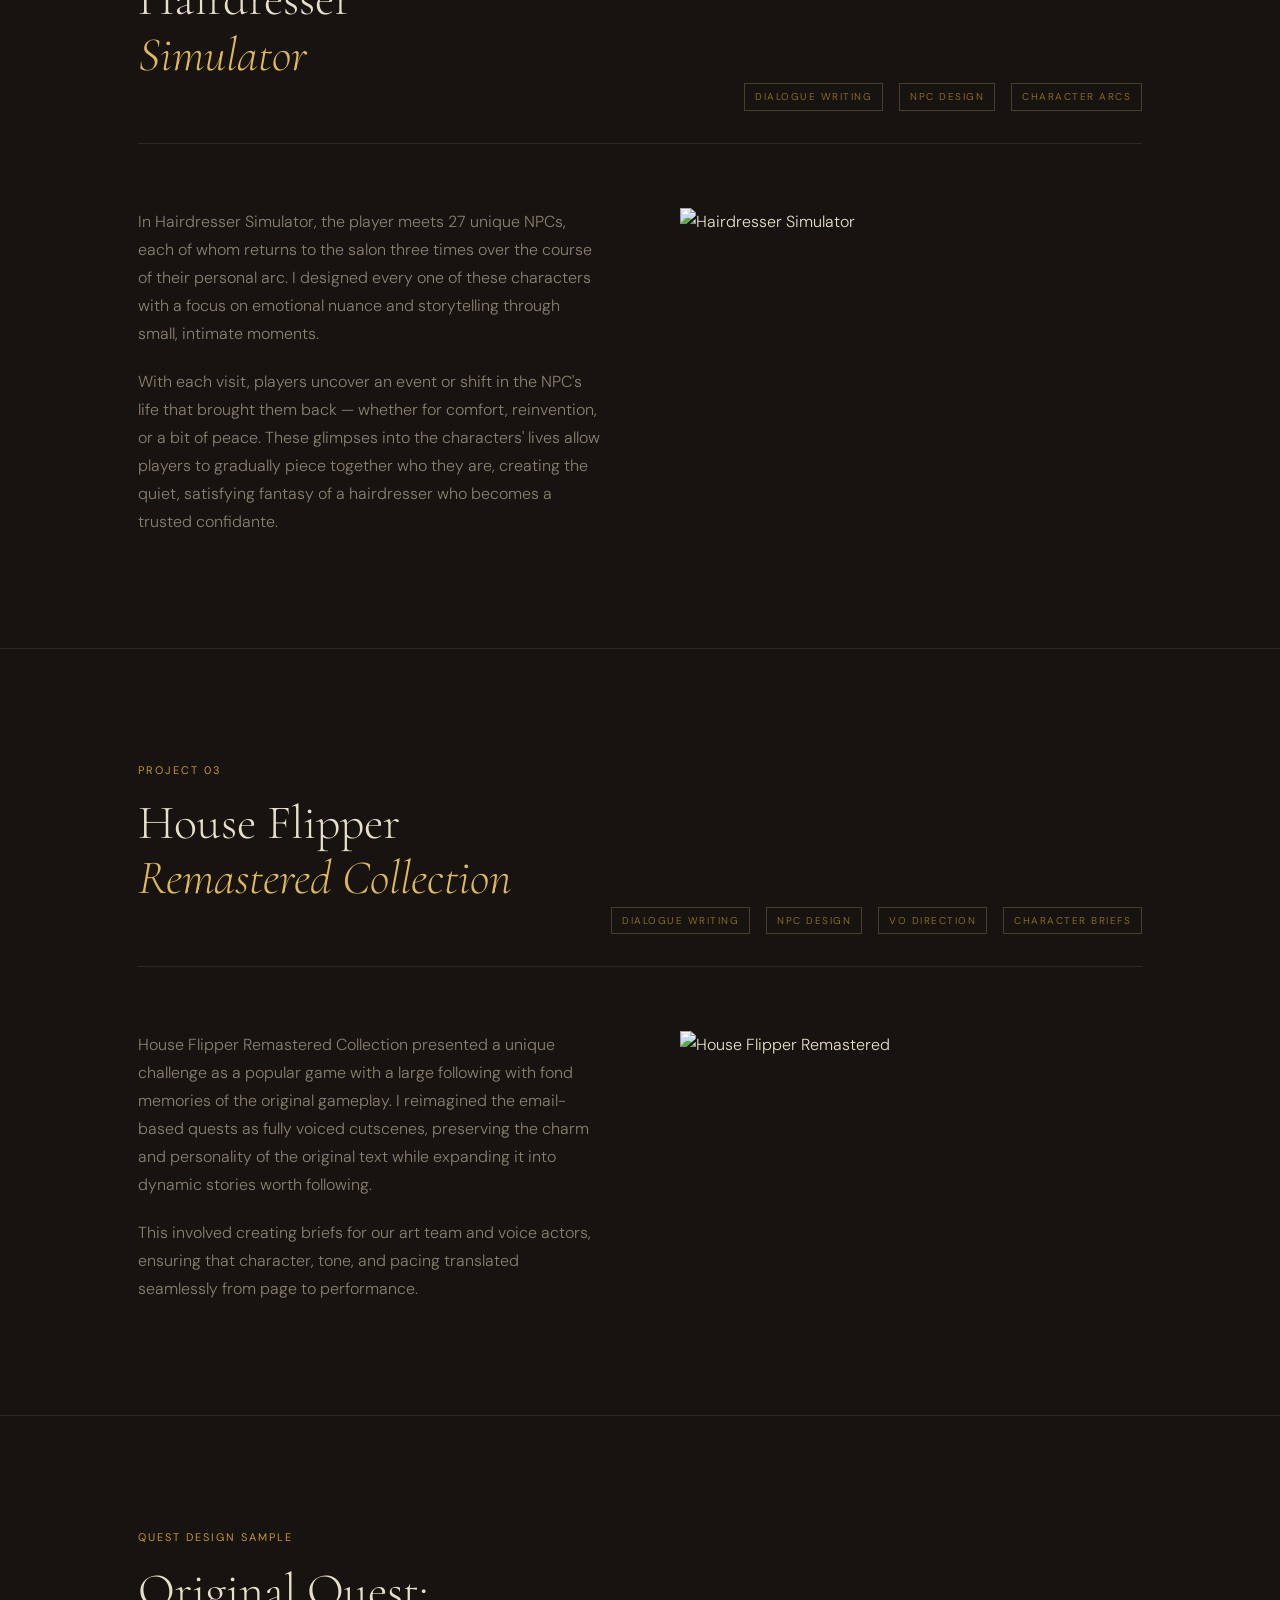
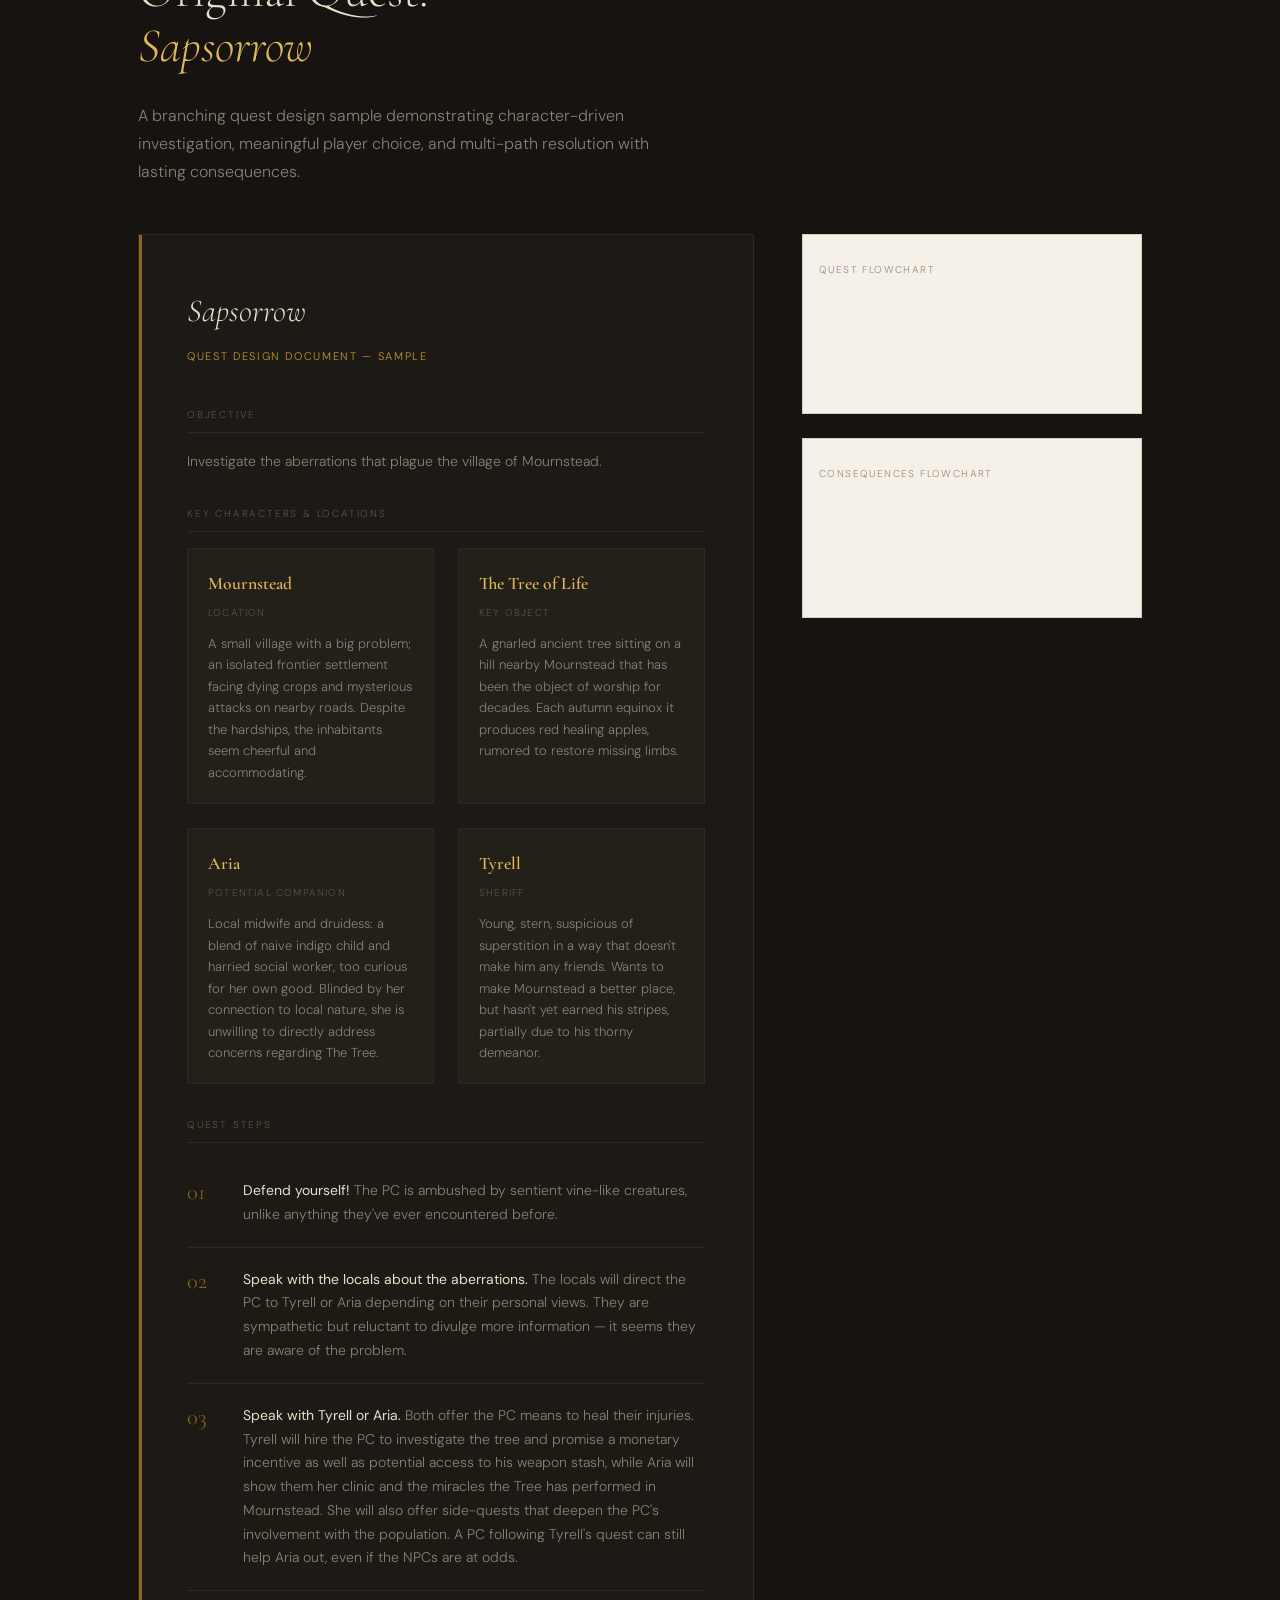
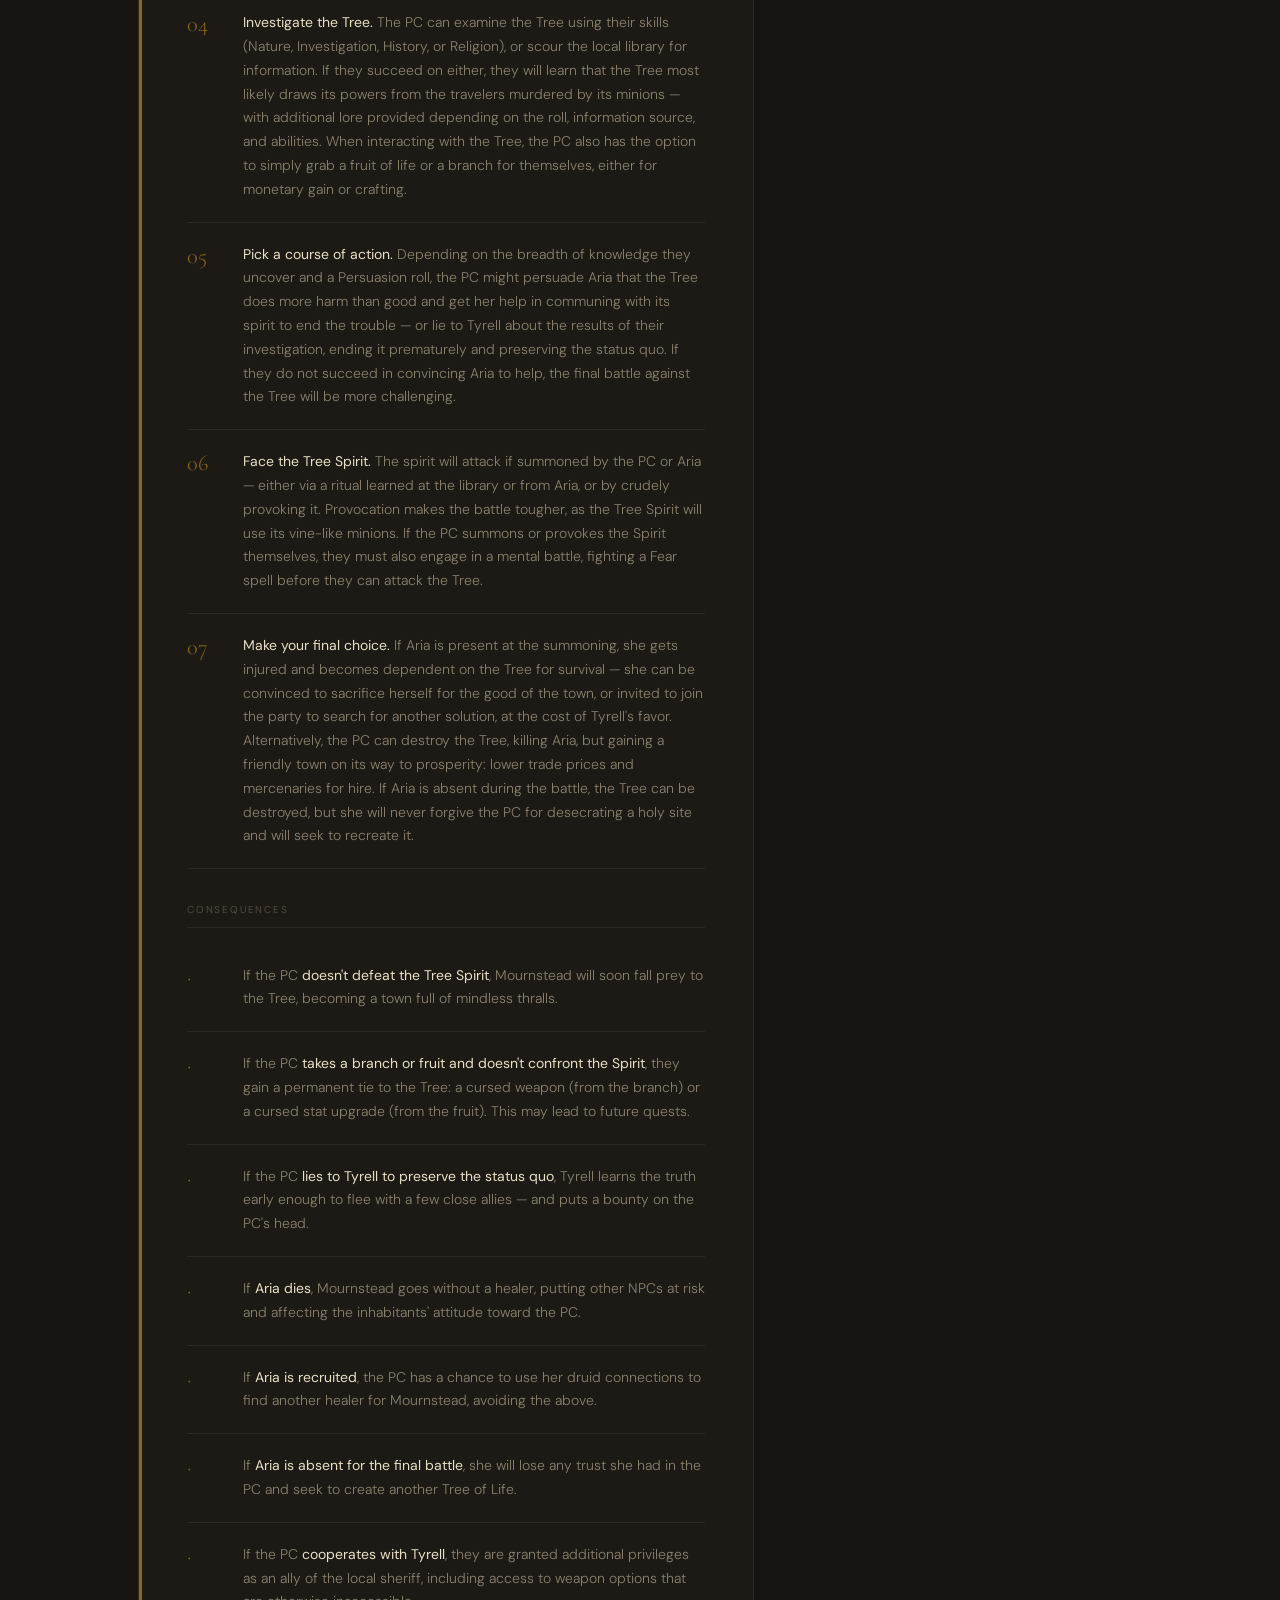
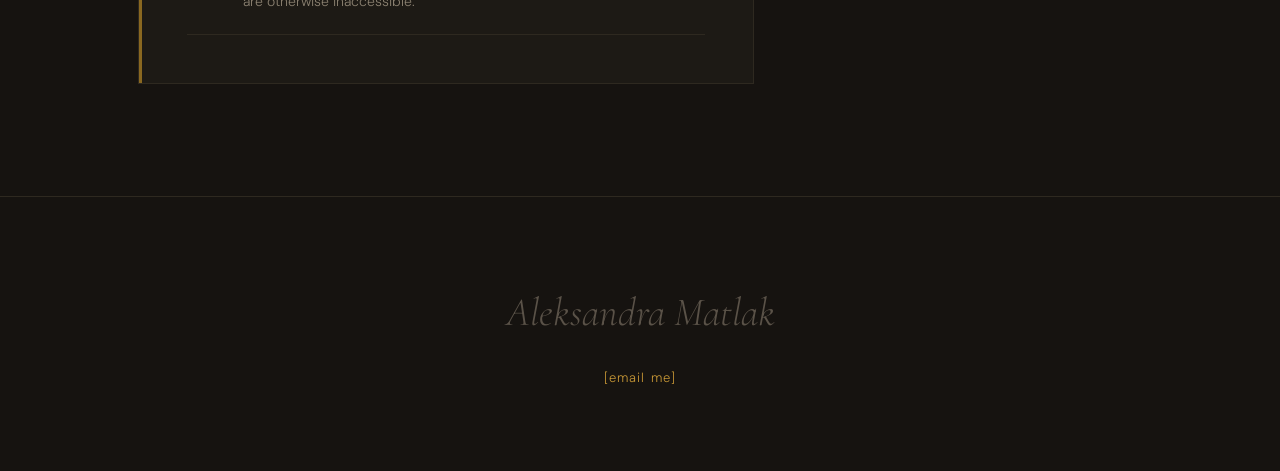
==== commit 0accf8b4: "fixed typewriter" ====
--- a/index.html
+++ b/index.html
@@ -989,10 +989,9 @@
   const segments = [
     { text: 'Stories that build\n', em: false },
     { text: 'your', em: true },
-    {text: ' games', em: false }
+    { text: ' games', em: false }, // The part that wasn't appearing
   ];
-  let segIndex = 0, charIndex = 0;
-  let current = document.createTextNode('');
+  
   let br = null;
 
   function buildHeadline() {
@@ -1005,7 +1004,12 @@
     headline.appendChild(second);
     const em = document.createElement('em');
     headline.appendChild(em);
-    return { first, second, em };
+    
+    // FIX 1: Create a node to hold the text AFTER the <em> tag
+    const last = document.createTextNode('');
+    headline.appendChild(last);
+    
+    return { first, second, em, last };
   }
 
   const nodes = buildHeadline();
@@ -1015,15 +1019,20 @@
     const line1 = lines[0], line2 = lines[1];
     const fullPlain = line1 + '\n' + line2;
     const fullEm = segments[1].text;
+    const fullLast = segments[2].text; // FIX 2: Define the last segment
+
     const totalPlain = fullPlain.length;
     const totalEm = fullEm.length;
-    let p = 0, e = 0;
+    const totalLast = fullLast.length; // FIX 3: Get length of last segment
+
+    let p = 0, e = 0, l = 0; // 'l' for last segment index
 
     function tick() {
+      // Phase 1: Type the first two lines
       if (p < totalPlain) {
         const ch = fullPlain[p];
         if (ch === '\n') {
-          nodes.first.textContent = fullPlain.slice(0, p);
+          nodes.first.textContent = line1;
         } else if (p < line1.length) {
           nodes.first.textContent = fullPlain.slice(0, p + 1);
         } else {
@@ -1032,14 +1041,24 @@
         }
         p++;
         setTimeout(tick, 38);
-      } else if (e < totalEm) {
+      } 
+      // Phase 2: Type the <em> segment ("your")
+      else if (e < totalEm) {
         nodes.em.textContent = fullEm.slice(0, e + 1);
         e++;
         setTimeout(tick, 52);
       }
+      // FIX 4: Phase 3 - Type the final segment (" games")
+      else if (l < totalLast) {
+        nodes.last.textContent = fullLast.slice(0, l + 1);
+        l++;
+        setTimeout(tick, 45); // Speed for the final word
+      }
     }
     tick();
   }
+
+  window.addEventListener('load', () => setTimeout(type, 300));
 
   window.addEventListener('load', () => setTimeout(type, 300));
 
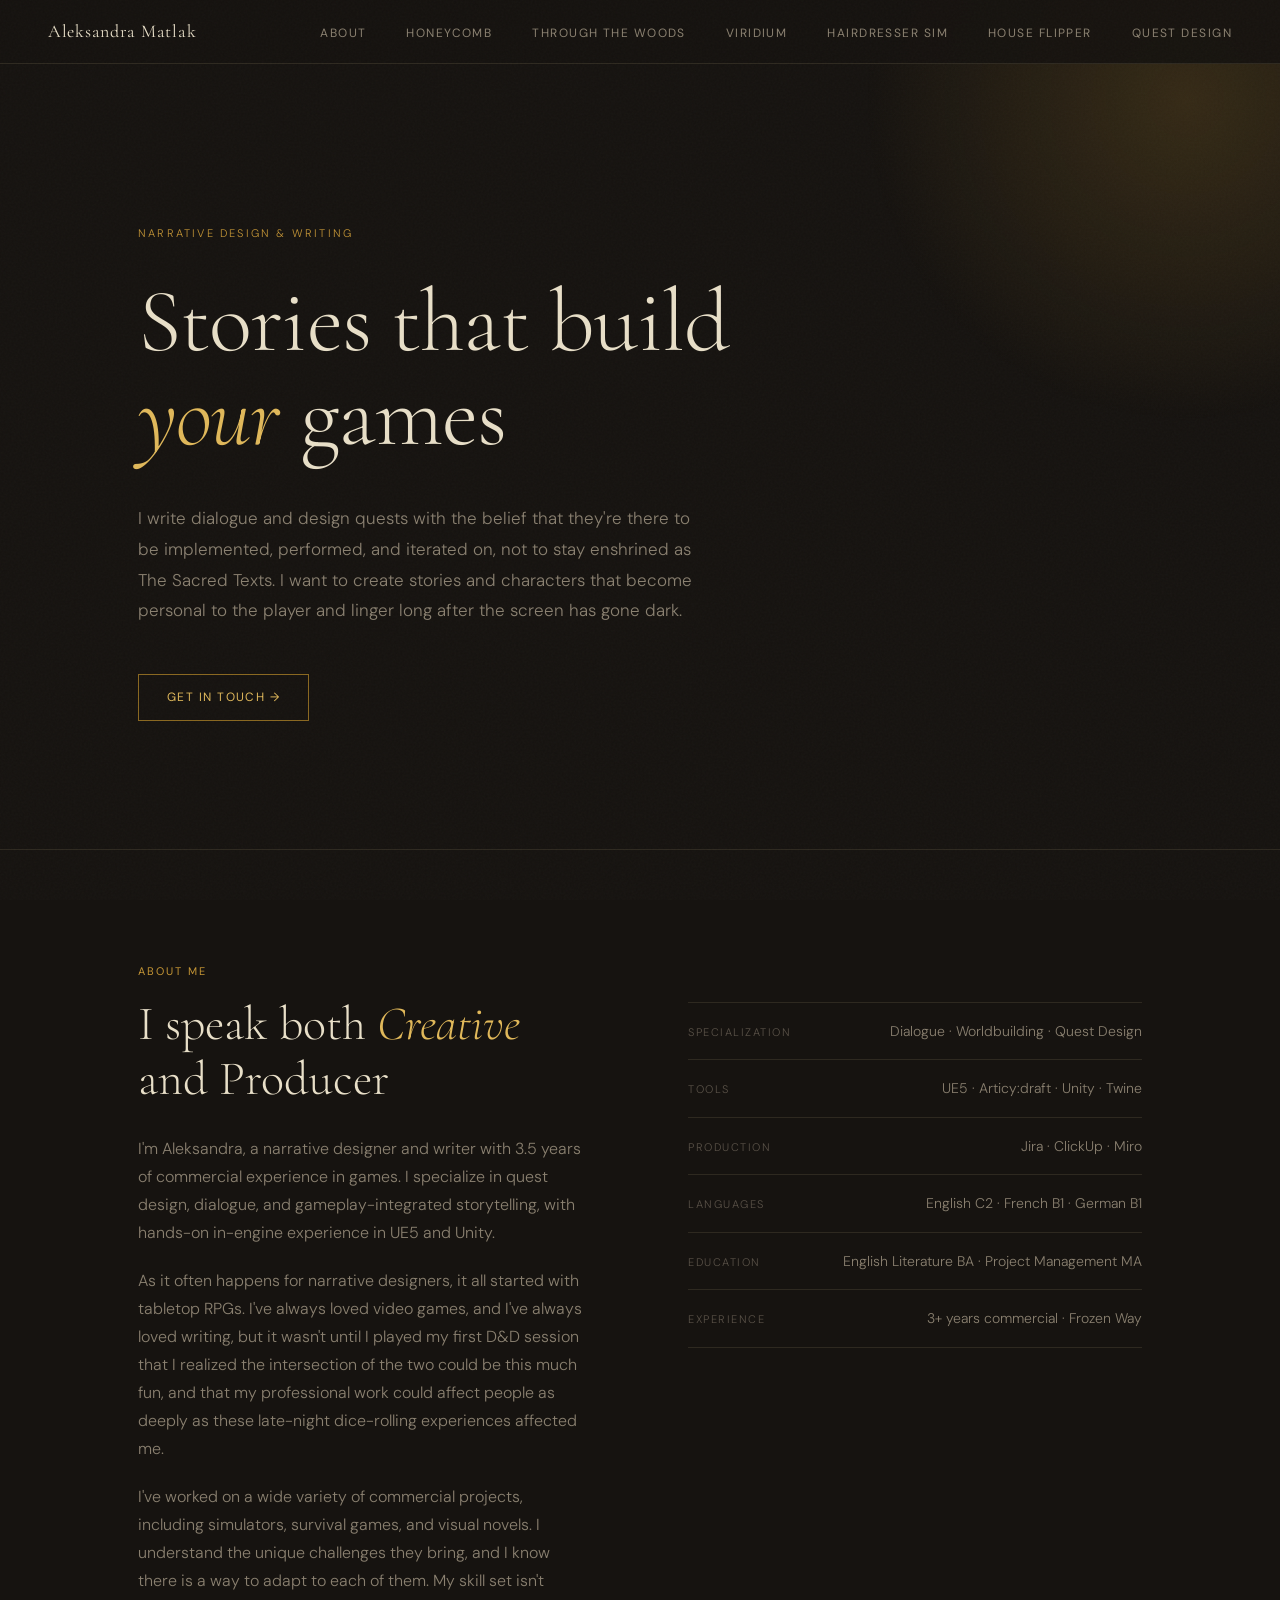
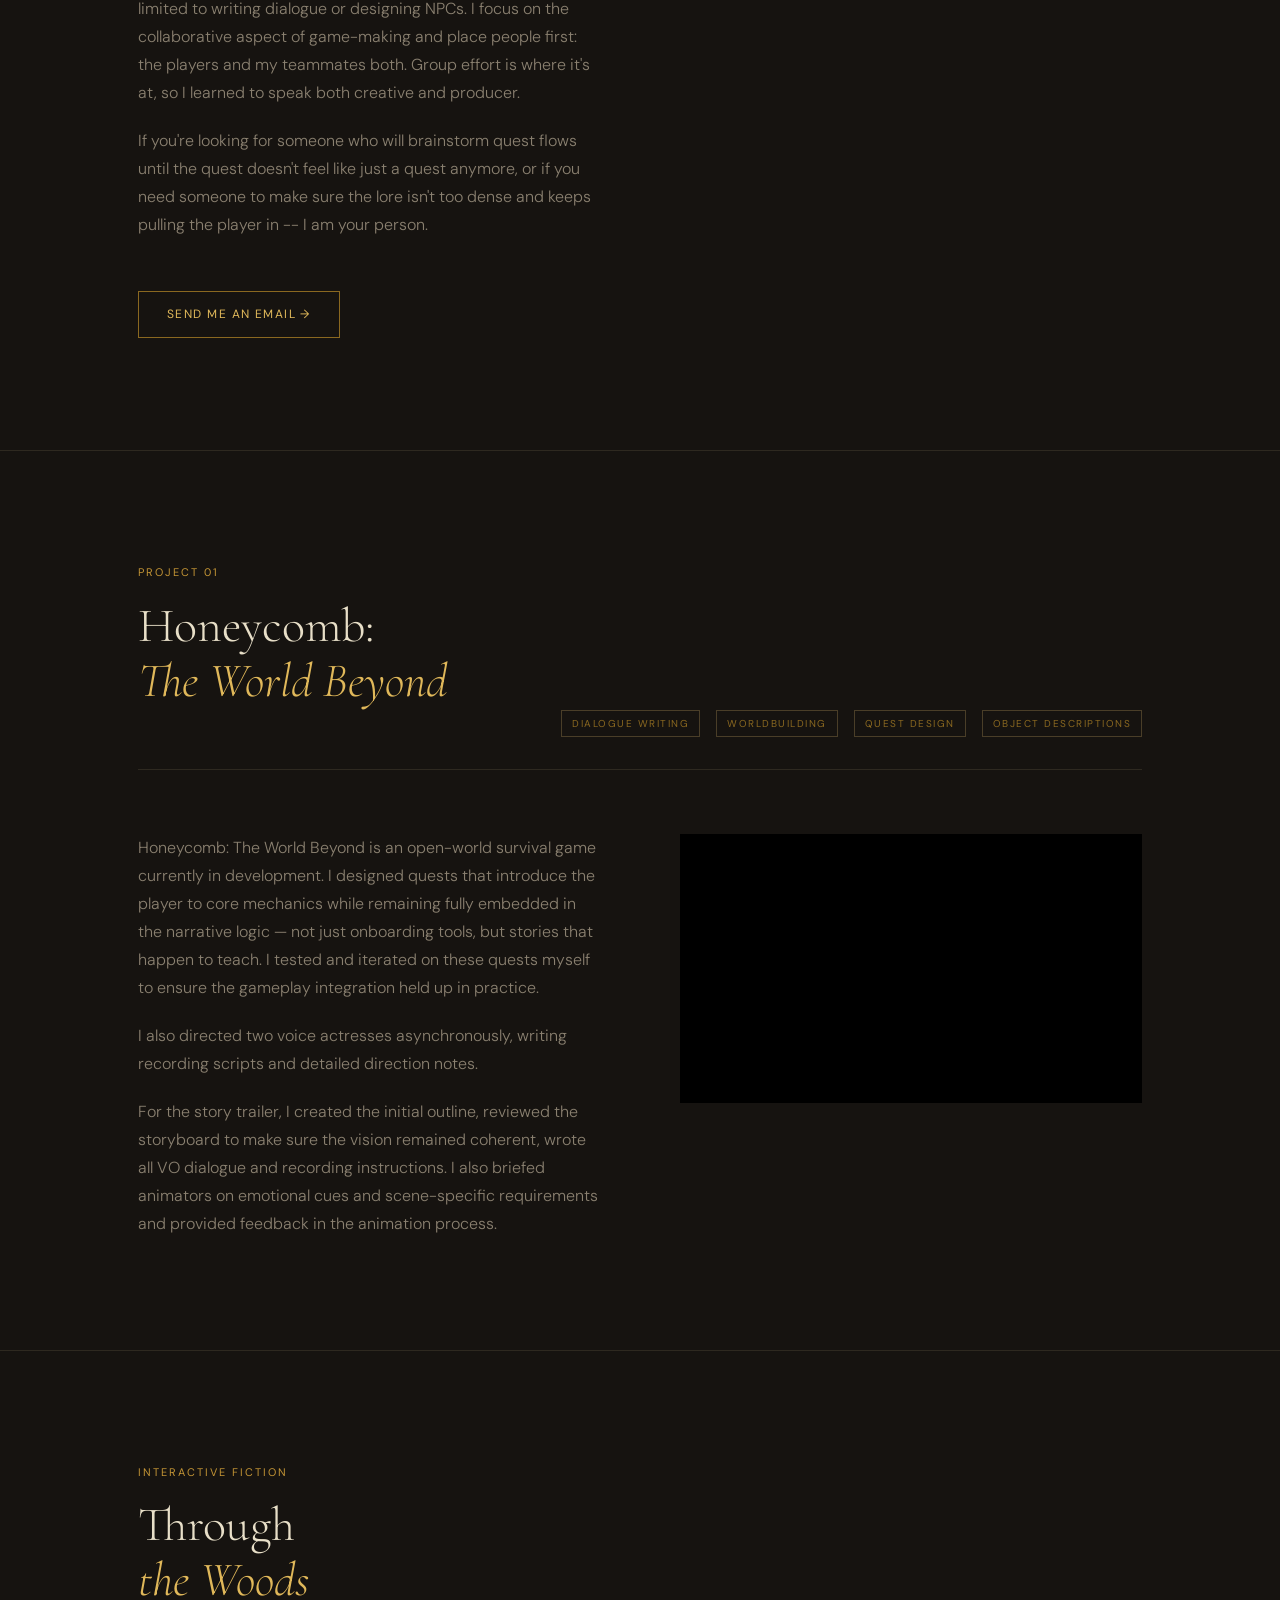
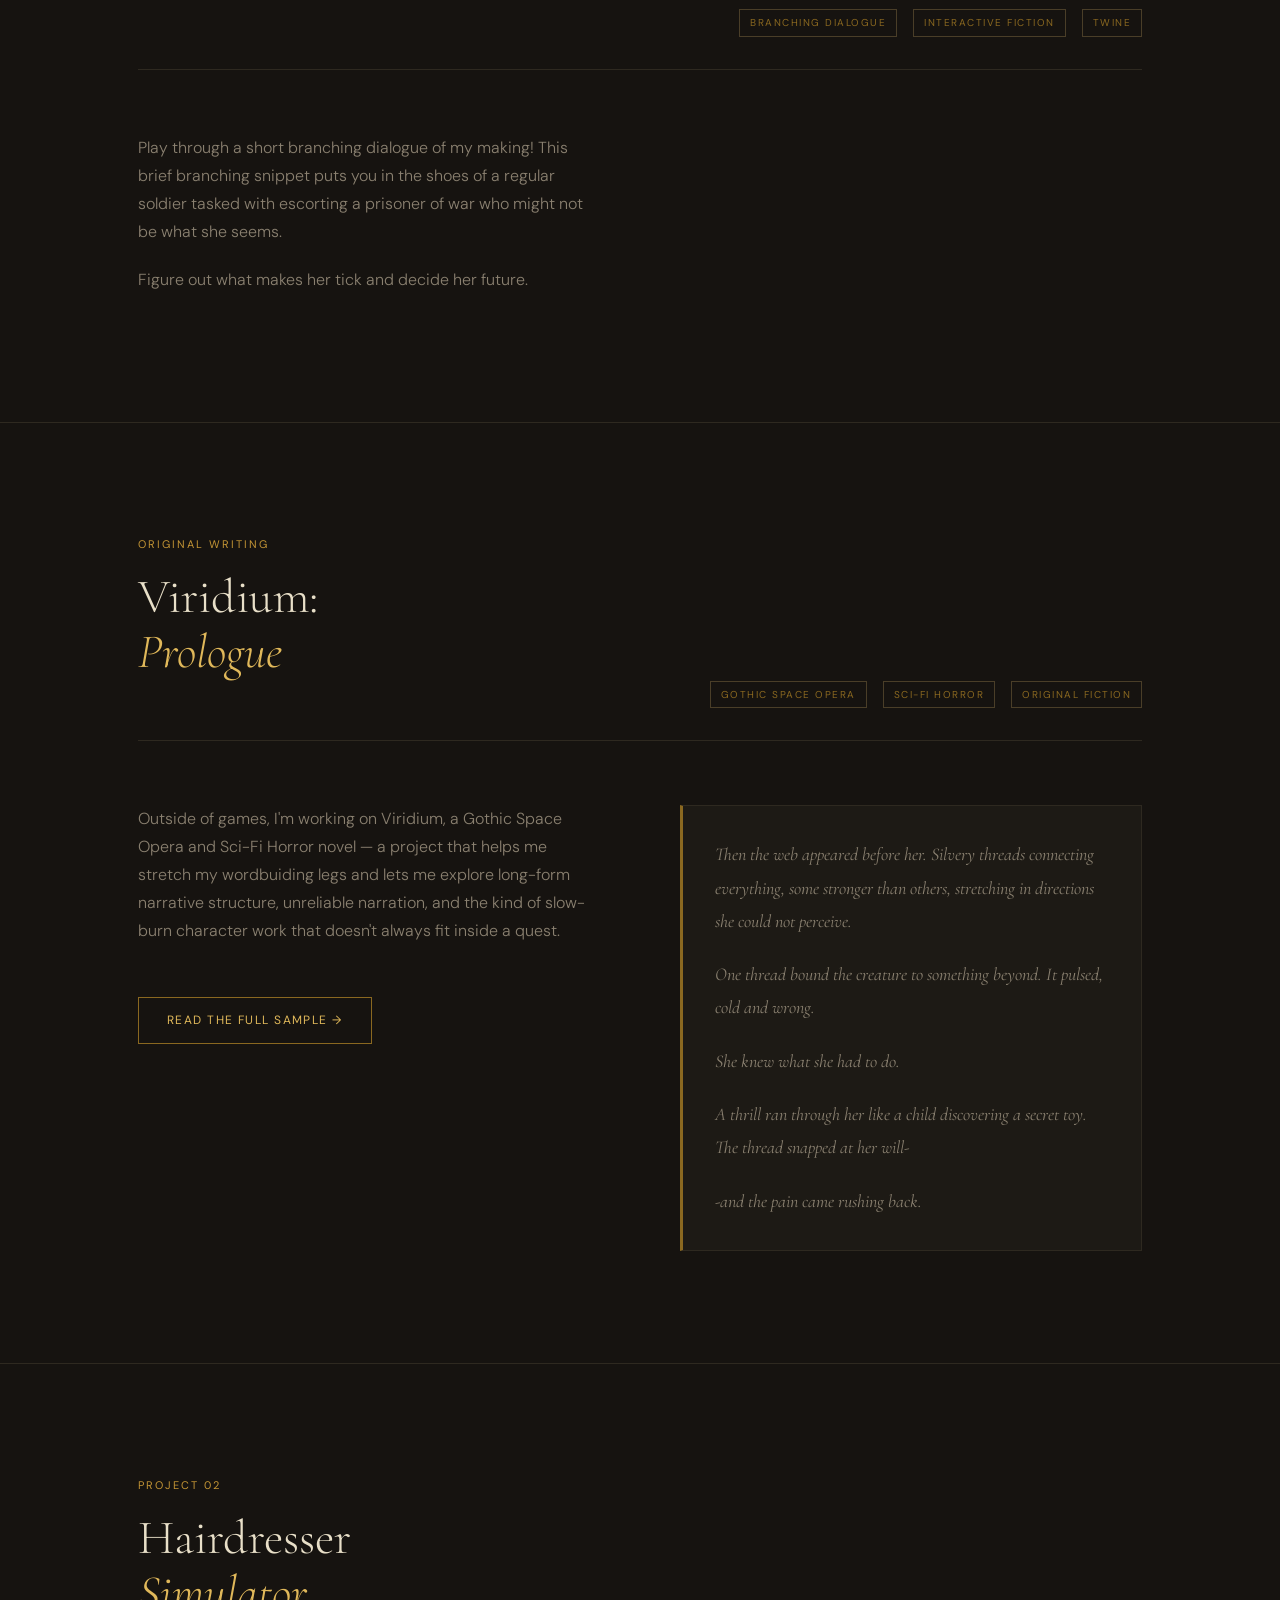
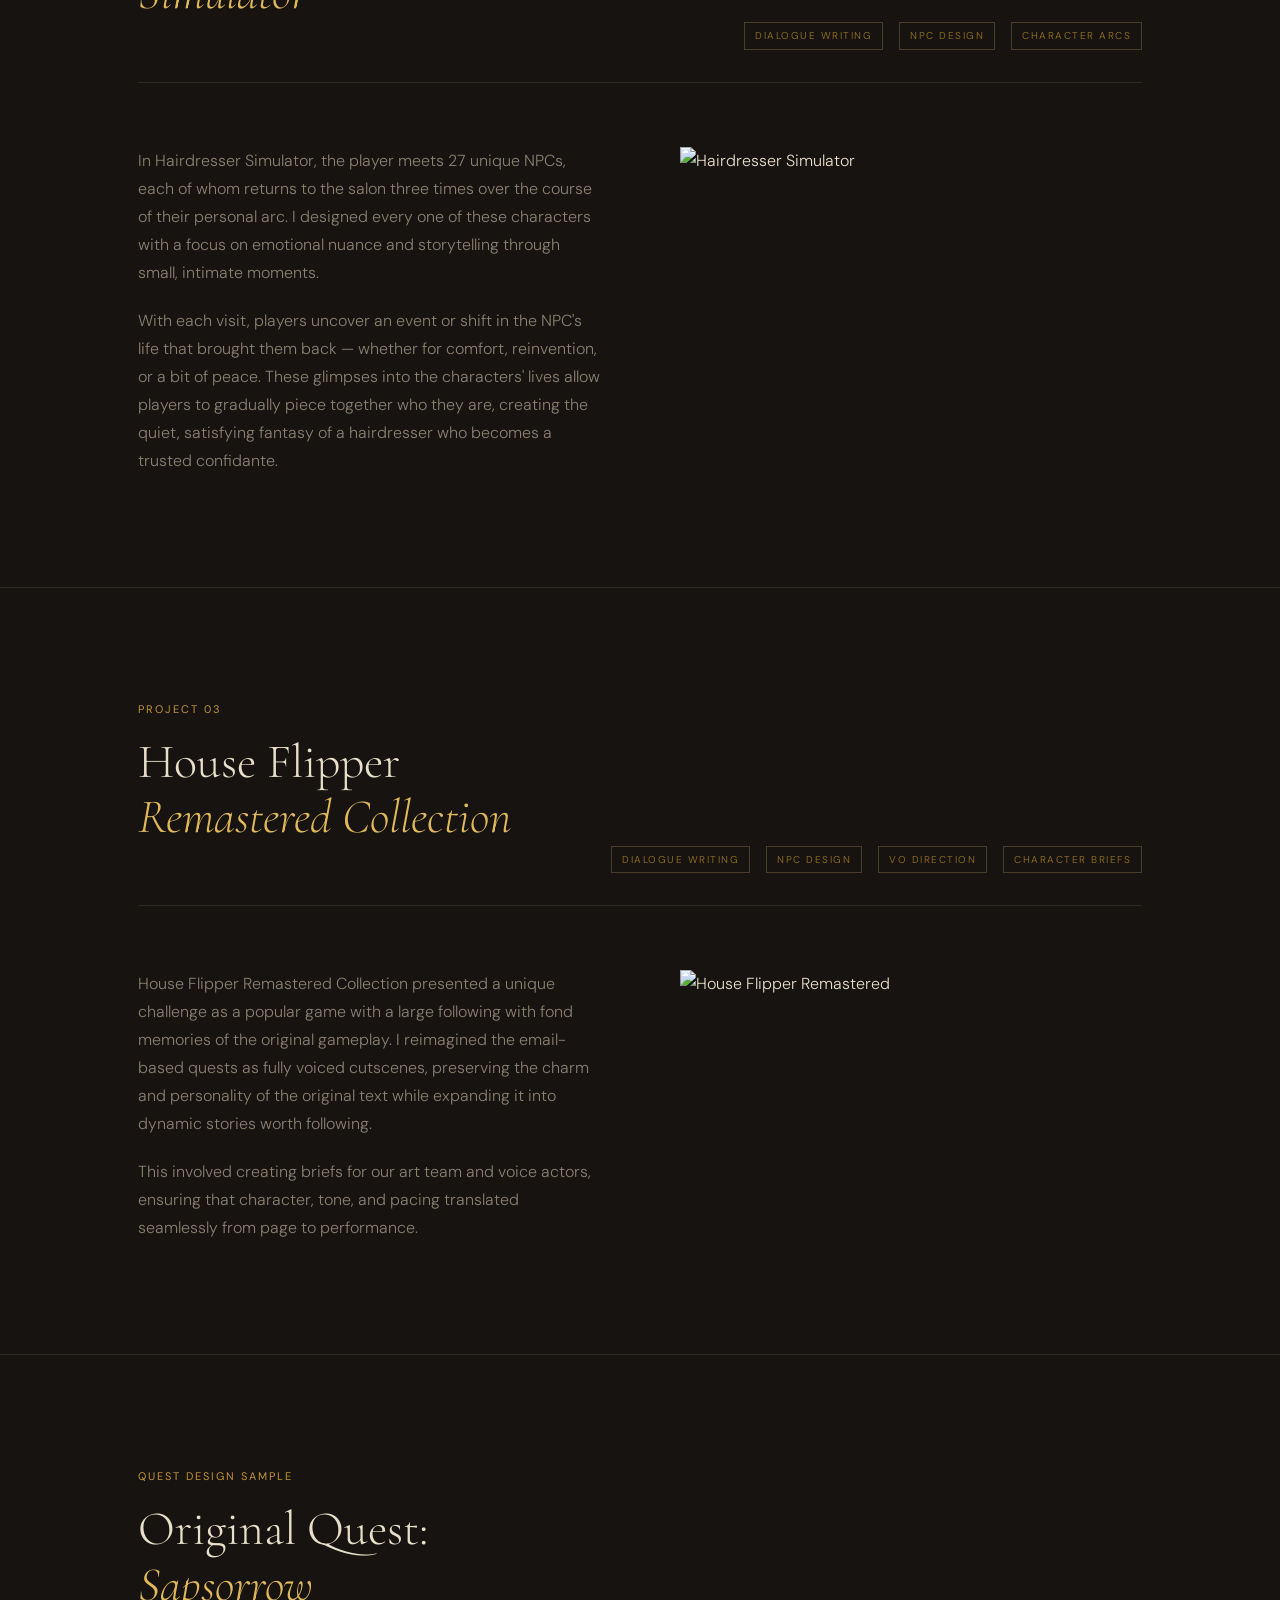
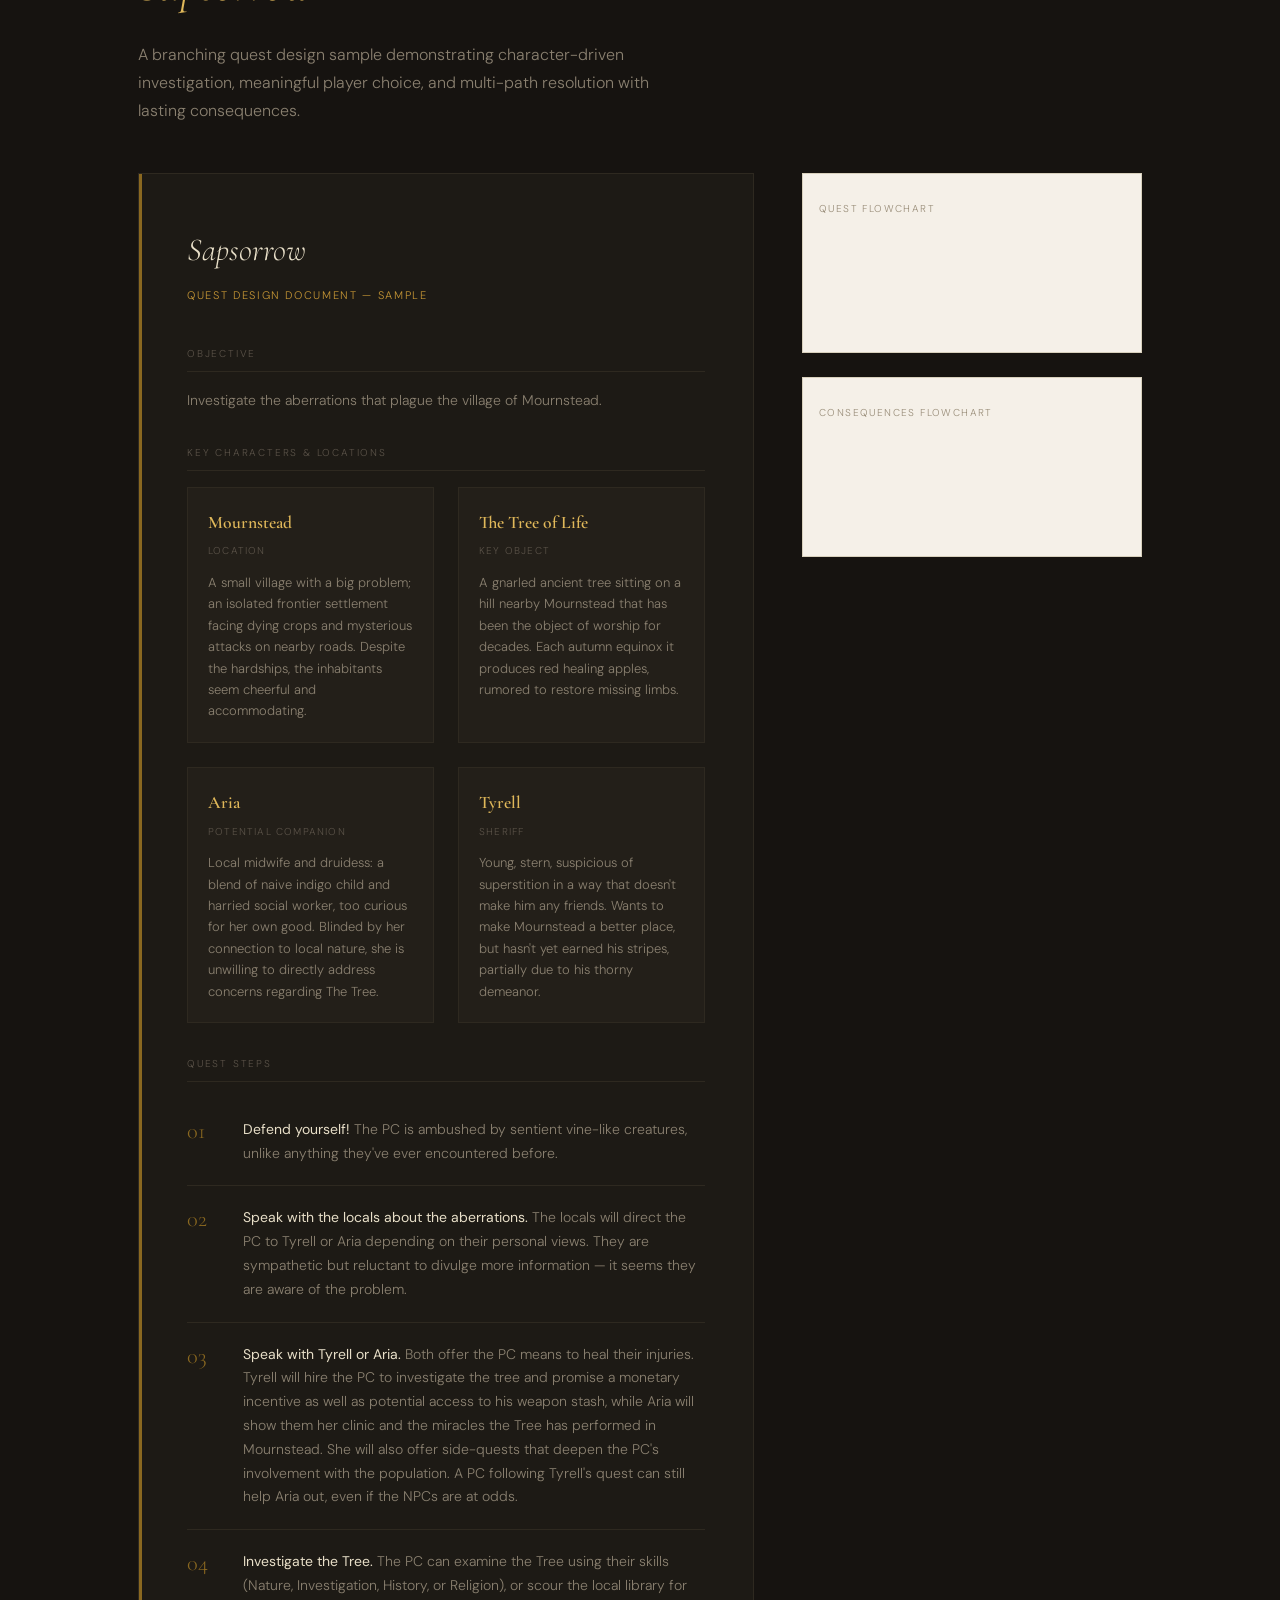
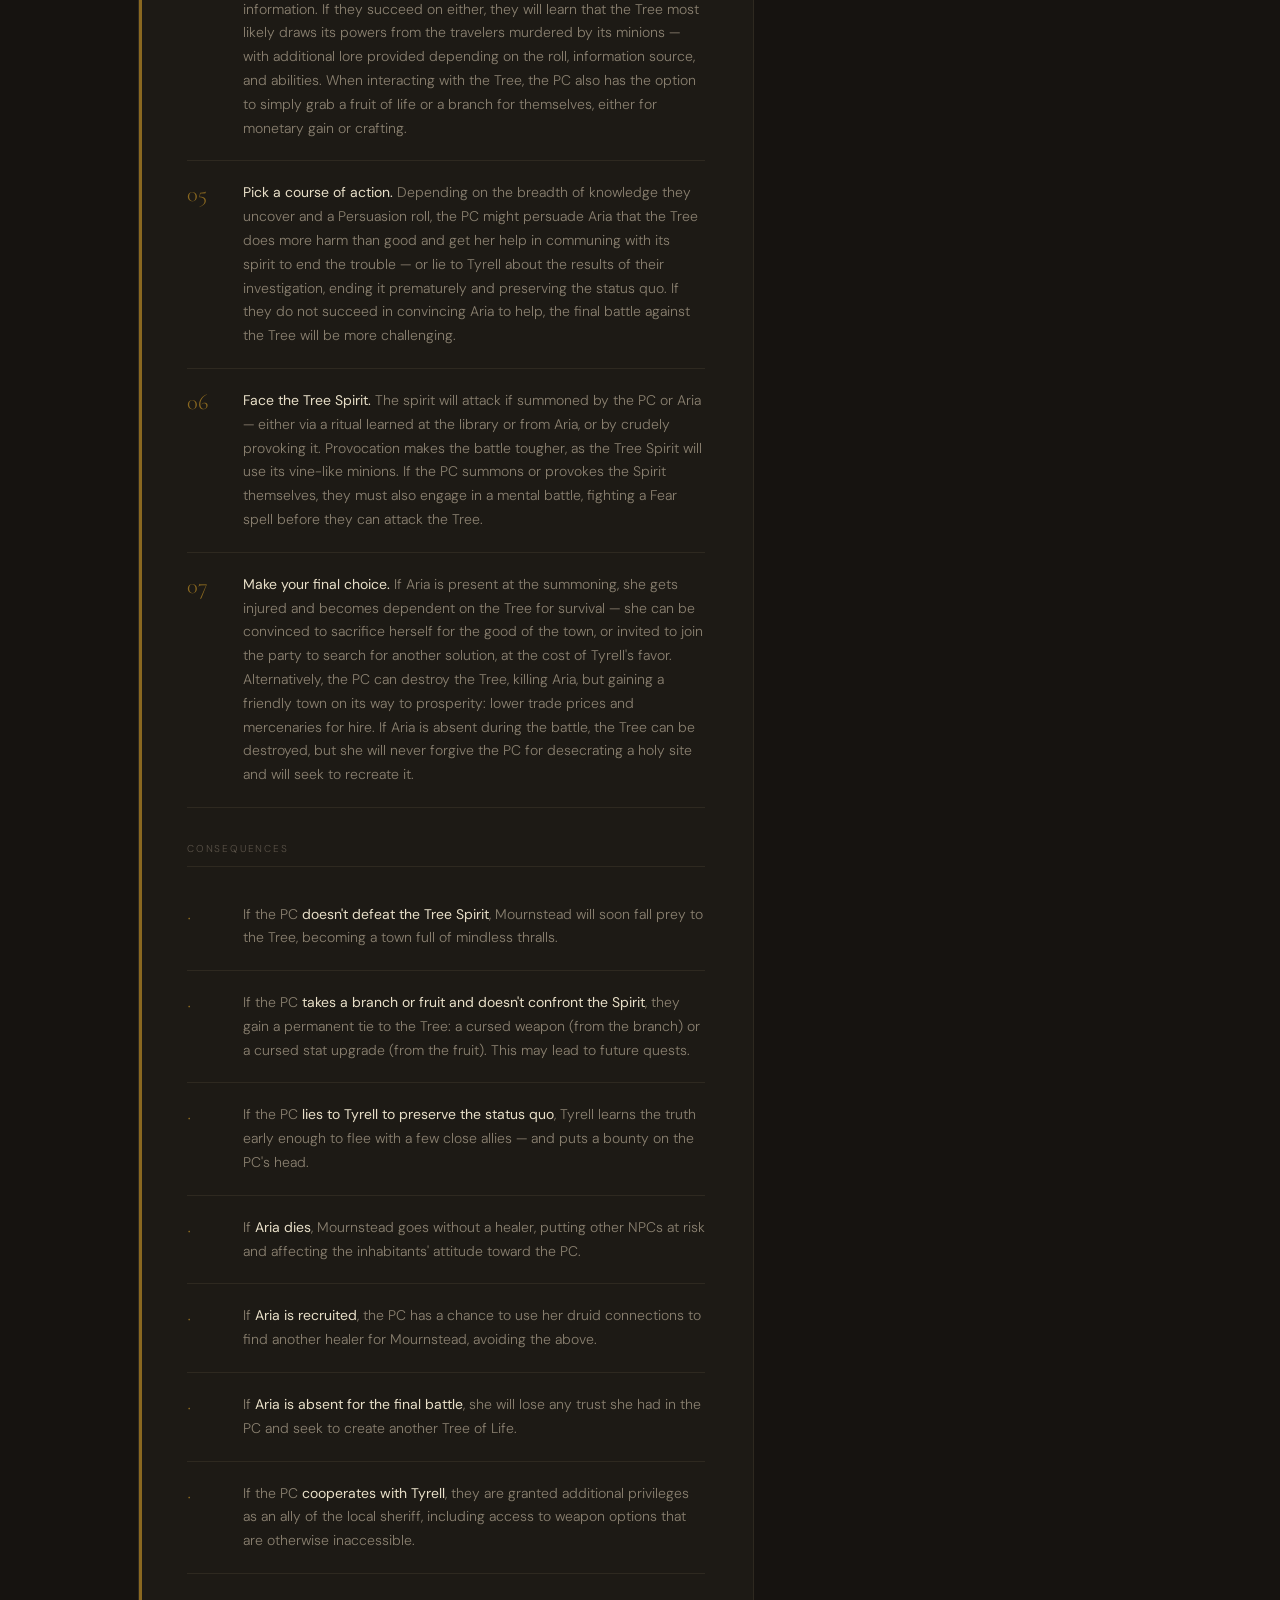
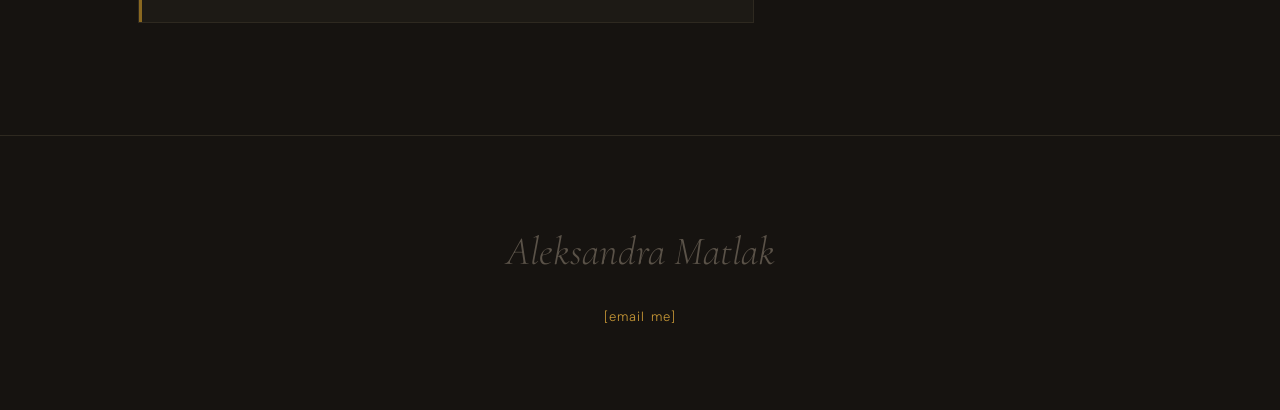
==== commit 4e1d7ba8: "updated text" ====
--- a/index.html
+++ b/index.html
@@ -626,7 +626,7 @@
     <div class="container">
       <p class="hero-eyebrow">Narrative Design &amp; Writing</p>
       <h1 id="hero-headline">Stories that build<br><em>your</em> games</h1>
-      <p class="hero-body">I write to create moments of fun for the player, and for myself. Video games are where I feel most at home: crafting characters your players will want to travel with, weaving stories that enhance gameplay, and designing mechanics that support the narrative. I'd love to help you build experiences that stay with your players long after they've put down the controller.</p>
+      <p class="hero-body">I write dialogue and design quests with the belief that they're there to be implemented, performed, and iterated on, not to stay enshrined as The Sacred Texts. I want to create stories and characters that become personal to the player and linger long after the screen has gone dark.</p>
       <a href="mailto:matlakaleksandra@gmail.com" class="hero-cta">Get in touch →</a>
     </div>
   </section>
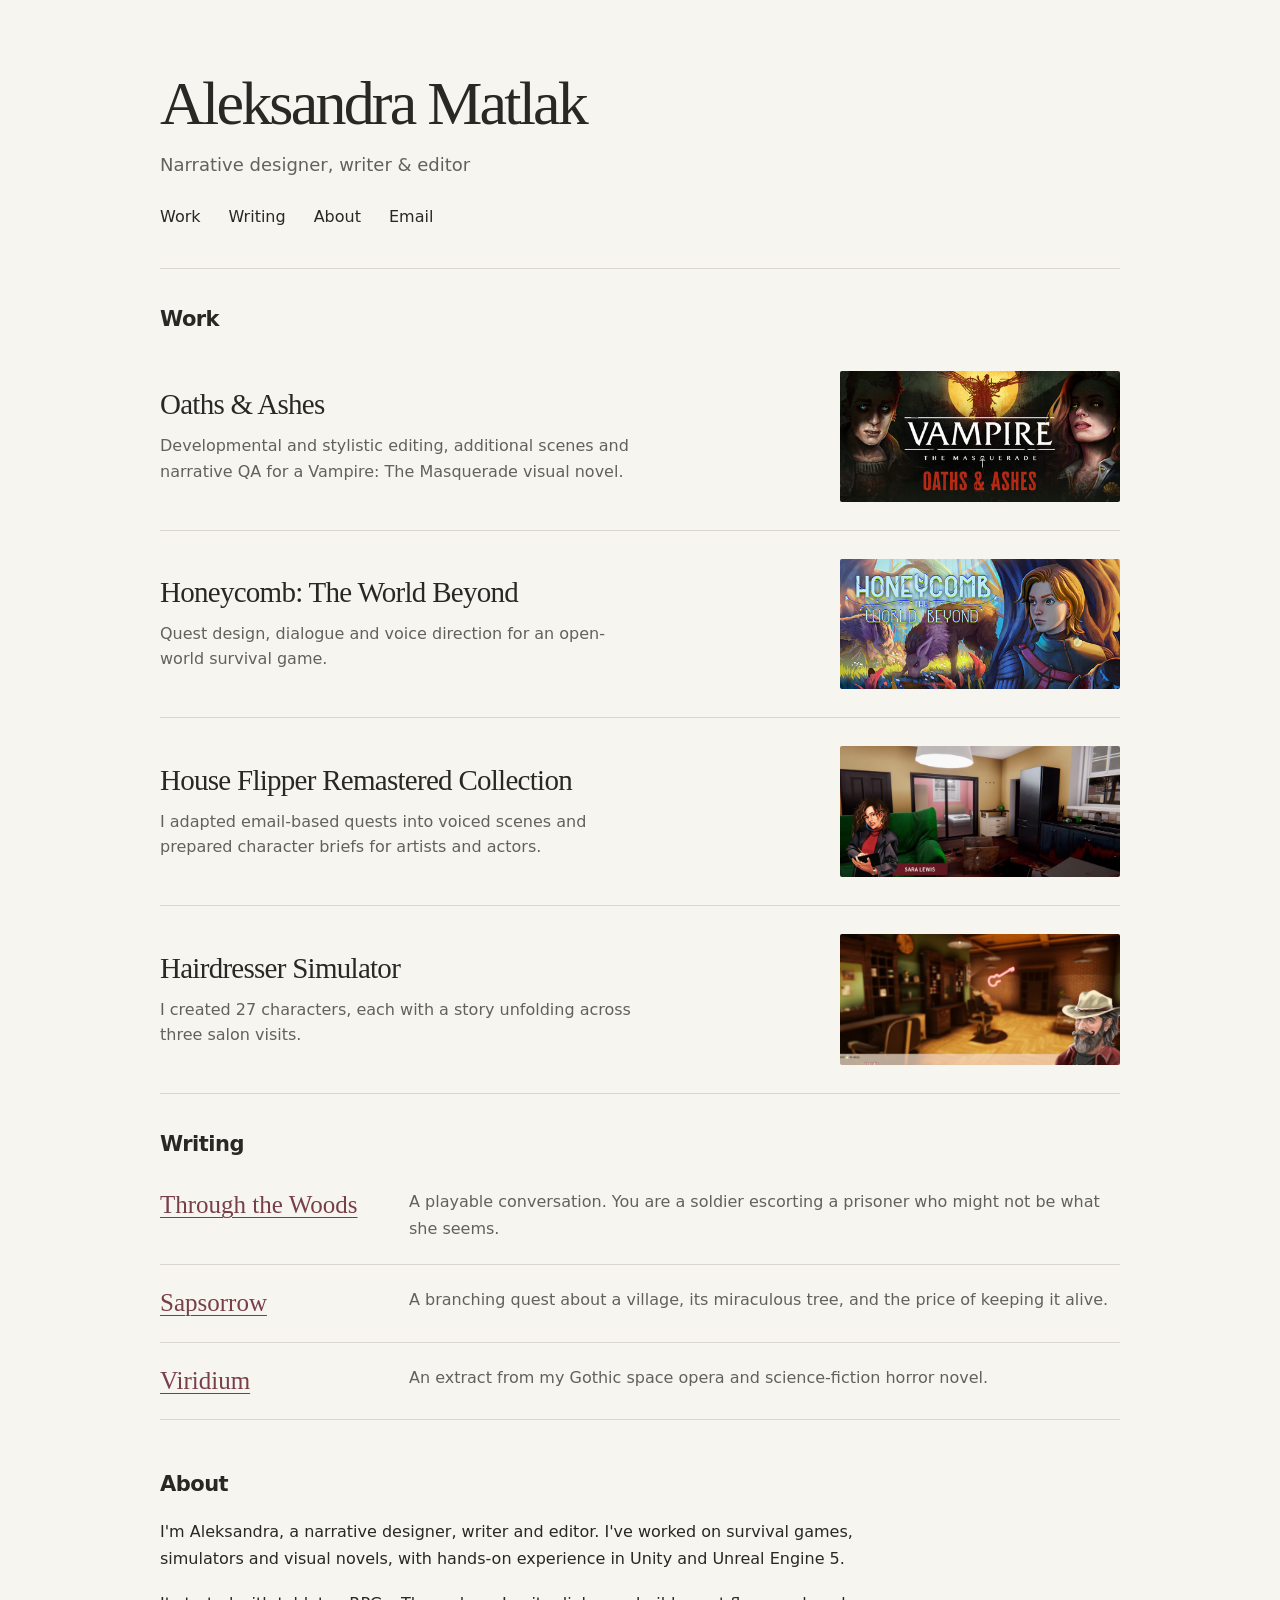
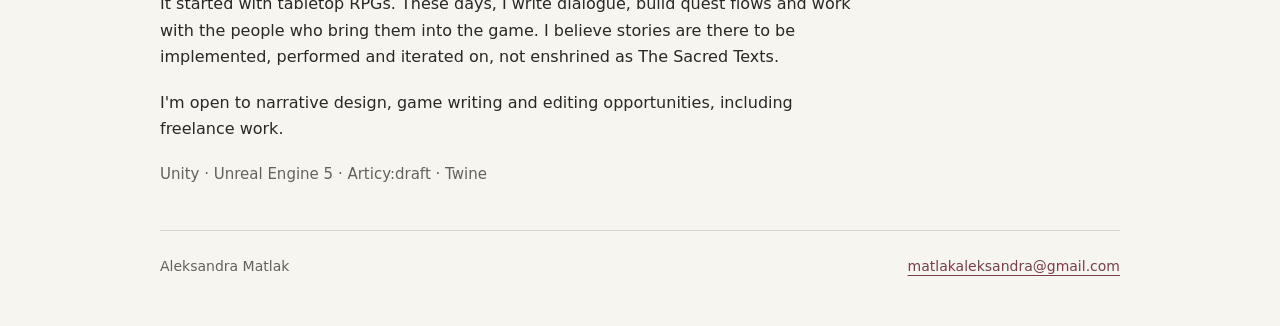
==== commit a3fd0faa: "Add files via upload" ====
--- a/index.html
+++ b/index.html
@@ -1,1073 +1,35 @@
-<!DOCTYPE html>
+<!doctype html>
 <html lang="en">
 <head>
-<meta charset="UTF-8">
-<meta name="viewport" content="width=device-width, initial-scale=1.0">
-<title>Aleksandra Matlak — Narrative Designer</title>
-<link rel="preconnect" href="https://fonts.googleapis.com">
-<link rel="preconnect" href="https://fonts.gstatic.com" crossorigin>
-<link href="https://fonts.googleapis.com/css2?family=Cormorant+Garamond:ital,wght@0,300;0,400;0,600;1,300;1,400&family=DM+Sans:wght@300;400;500&display=swap" rel="stylesheet">
-<style>
-  *, *::before, *::after { box-sizing: border-box; margin: 0; padding: 0; }
-
-  :root {
-    --bg: #161310;
-    --bg-surface: #1d1a15;
-    --bg-card: #231f19;
-    --border: #2e2920;
-    --border-accent: #4a3e28;
-    --text-primary: #e8dfc8;
-    --text-secondary: #8a8070;
-    --text-muted: #5a5248;
-    --amber: #c49535;
-    --amber-light: #e0b85a;
-    --amber-dim: #8a6820;
-    --serif: 'Cormorant Garamond', Georgia, serif;
-    --sans: 'DM Sans', system-ui, sans-serif;
-  }
-
-  html { scroll-behavior: smooth; }
-
-  body {
-    background: var(--bg);
-    color: var(--text-primary);
-    font-family: var(--sans);
-    font-weight: 300;
-    font-size: 16px;
-    line-height: 1.75;
-    overflow-x: hidden;
-  }
-
-  /* Grain texture overlay */
-  body::before {
-    content: '';
-    position: fixed;
-    inset: 0;
-    background-image: url("data:image/svg+xml,%3Csvg viewBox='0 0 512 512' xmlns='http://www.w3.org/2000/svg'%3E%3Cfilter id='noise'%3E%3CfeTurbulence type='fractalNoise' baseFrequency='0.85' numOctaves='4' stitchTiles='stitch'/%3E%3C/filter%3E%3Crect width='100%25' height='100%25' filter='url(%23noise)' opacity='1'/%3E%3C/svg%3E");
-    opacity: 0.028;
-    pointer-events: none;
-    z-index: 9999;
-  }
-
-  /* Top navigation */
-  nav {
-    position: fixed;
-    top: 0;
-    left: 0;
-    right: 0;
-    z-index: 100;
-    display: flex;
-    align-items: center;
-    justify-content: space-between;
-    padding: 0 3rem;
-    height: 64px;
-    border-bottom: 1px solid var(--border);
-    background: rgba(22, 19, 16, 0.92);
-    backdrop-filter: blur(12px);
-  }
-
-  .nav-name {
-    font-family: var(--serif);
-    font-size: 18px;
-    font-weight: 400;
-    letter-spacing: 0.04em;
-    color: var(--text-primary);
-    text-decoration: none;
-  }
-
-  .nav-links {
-    display: flex;
-    gap: 2.5rem;
-    list-style: none;
-  }
-
-  .nav-links a {
-    font-size: 12px;
-    font-weight: 400;
-    letter-spacing: 0.12em;
-    text-transform: uppercase;
-    color: var(--text-secondary);
-    text-decoration: none;
-    transition: color 0.2s;
-  }
-
-  .nav-links a:hover { color: var(--amber-light); }
-
-  /* Layout */
-  main { padding-top: 64px; }
-
-  section {
-    padding: 7rem 0;
-    border-bottom: 1px solid var(--border);
-  }
-
-  .container {
-    max-width: 1100px;
-    margin: 0 auto;
-    padding: 0 3rem;
-  }
-
-  .section-label {
-    font-size: 11px;
-    font-weight: 400;
-    letter-spacing: 0.18em;
-    text-transform: uppercase;
-    color: var(--amber);
-    margin-bottom: 1rem;
-  }
-
-  /* Hero */
-  #hero {
-    padding: 10rem 0 8rem;
-    border-bottom: 1px solid var(--border);
-    position: relative;
-  }
-
-  .hero-eyebrow {
-    font-size: 11px;
-    letter-spacing: 0.2em;
-    text-transform: uppercase;
-    color: var(--amber);
-    margin-bottom: 2rem;
-  }
-
-  h1 {
-    font-family: var(--serif);
-    font-size: clamp(3.5rem, 7vw, 6.5rem);
-    font-weight: 300;
-    line-height: 1.05;
-    letter-spacing: -0.01em;
-    color: var(--text-primary);
-    margin-bottom: 2.5rem;
-  }
-
-  h1 em {
-    font-style: italic;
-    color: var(--amber-light);
-  }
-
-  .hero-body {
-    max-width: 560px;
-    font-size: 17px;
-    color: var(--text-secondary);
-    line-height: 1.8;
-    margin-bottom: 3rem;
-  }
-
-  .hero-cta {
-    display: inline-flex;
-    align-items: center;
-    gap: 10px;
-    padding: 0.75rem 1.75rem;
-    border: 1px solid var(--amber-dim);
-    color: var(--amber-light);
-    font-family: var(--sans);
-    font-size: 12px;
-    font-weight: 400;
-    letter-spacing: 0.12em;
-    text-transform: uppercase;
-    text-decoration: none;
-    transition: border-color 0.2s, color 0.2s, background 0.2s;
-  }
-
-  .hero-cta:hover {
-    border-color: var(--amber-light);
-    background: rgba(196, 149, 53, 0.08);
-  }
-
-  /* About */
-  .about-grid {
-    display: grid;
-    grid-template-columns: 1fr 1fr;
-    gap: 6rem;
-    align-items: start;
-  }
-
-  h2 {
-    font-family: var(--serif);
-    font-size: clamp(2rem, 4vw, 3rem);
-    font-weight: 300;
-    line-height: 1.15;
-    color: var(--text-primary);
-    margin-bottom: 1.75rem;
-  }
-
-  h2 em { font-style: italic; color: var(--amber-light); }
-
-  p { color: var(--text-secondary); margin-bottom: 1.25rem; }
-  p:last-child { margin-bottom: 0; }
-
-  .skills-list {
-    margin-top: 2.5rem;
-    display: flex;
-    flex-direction: column;
-    gap: 0;
-    border-top: 1px solid var(--border);
-  }
-
-  .skill-row {
-    display: flex;
-    justify-content: space-between;
-    align-items: baseline;
-    padding: 1rem 0;
-    border-bottom: 1px solid var(--border);
-  }
-
-  .skill-label {
-    font-size: 11px;
-    letter-spacing: 0.14em;
-    text-transform: uppercase;
-    color: var(--text-muted);
-    min-width: 130px;
-  }
-
-  .skill-value {
-    font-size: 14px;
-    color: var(--text-secondary);
-    text-align: right;
-  }
-
-  /* Project sections */
-  .project-header {
-    display: grid;
-    grid-template-columns: 1fr auto;
-    align-items: end;
-    gap: 2rem;
-    margin-bottom: 4rem;
-    padding-bottom: 2rem;
-    border-bottom: 1px solid var(--border);
-  }
-
-  .project-meta {
-    display: flex;
-    gap: 1rem;
-    flex-wrap: wrap;
-  }
-
-  .tag {
-    font-size: 10px;
-    letter-spacing: 0.15em;
-    text-transform: uppercase;
-    font-weight: 400;
-    padding: 4px 10px;
-    border: 1px solid var(--border-accent);
-    color: var(--amber-dim);
-  }
-
-  .project-body {
-    display: grid;
-    grid-template-columns: 1fr 1fr;
-    gap: 5rem;
-    align-items: start;
-  }
-
-  .project-body.full { grid-template-columns: 1fr; max-width: 680px; }
-
-  /* Image placeholder (for when real screenshots are added) */
-  .img-placeholder {
-    aspect-ratio: 16/9;
-    background: var(--bg-card);
-    border: 1px solid var(--border);
-    display: flex;
-    align-items: center;
-    justify-content: center;
-    color: var(--text-muted);
-    font-size: 11px;
-    letter-spacing: 0.1em;
-    text-transform: uppercase;
-  }
-
-  /* Quest Design section */
-  .quest-doc {
-    background: var(--bg-surface);
-    border: 1px solid var(--border);
-    padding: 3rem;
-    max-width: 760px;
-    position: relative;
-  }
-
-  .quest-doc::before {
-    content: '';
-    position: absolute;
-    top: 0;
-    left: 0;
-    width: 3px;
-    height: 100%;
-    background: var(--amber-dim);
-  }
-
-  .quest-title {
-    font-family: var(--serif);
-    font-size: 2rem;
-    font-weight: 300;
-    font-style: italic;
-    color: var(--text-primary);
-    margin-bottom: 0.5rem;
-  }
-
-  .quest-subtitle {
-    font-size: 11px;
-    letter-spacing: 0.15em;
-    text-transform: uppercase;
-    color: var(--amber);
-    margin-bottom: 2.5rem;
-  }
-
-  .quest-section-head {
-    font-size: 10px;
-    letter-spacing: 0.18em;
-    text-transform: uppercase;
-    color: var(--text-muted);
-    margin: 2rem 0 1rem;
-    padding-bottom: 0.5rem;
-    border-bottom: 1px solid var(--border);
-  }
-
-  .entity-grid {
-    display: grid;
-    grid-template-columns: 1fr 1fr;
-    gap: 1.5rem;
-    margin-bottom: 2rem;
-  }
-
-  .entity-card {
-    padding: 1.25rem;
-    border: 1px solid var(--border);
-    background: var(--bg-card);
-  }
-
-  .entity-name {
-    font-family: var(--serif);
-    font-size: 1.1rem;
-    font-weight: 600;
-    color: var(--amber-light);
-    margin-bottom: 0.25rem;
-  }
-
-  .entity-role {
-    font-size: 10px;
-    letter-spacing: 0.12em;
-    text-transform: uppercase;
-    color: var(--text-muted);
-    margin-bottom: 0.75rem;
-  }
-
-  .entity-desc {
-    font-size: 13px;
-    color: var(--text-secondary);
-    line-height: 1.65;
-    margin: 0;
-  }
-
-  .quest-steps {
-    list-style: none;
-    display: flex;
-    flex-direction: column;
-    gap: 0;
-  }
-
-  .quest-step {
-    display: grid;
-    grid-template-columns: 40px 1fr;
-    gap: 1rem;
-    padding: 1.25rem 0;
-    border-bottom: 1px solid var(--border);
-    align-items: start;
-  }
-
-  .step-num {
-    font-family: var(--serif);
-    font-size: 1.4rem;
-    font-weight: 300;
-    color: var(--amber-dim);
-    line-height: 1;
-    padding-top: 2px;
-  }
-
-  .step-text {
-    font-size: 14px;
-    color: var(--text-secondary);
-    line-height: 1.7;
-    margin: 0;
-  }
-
-  .step-text strong {
-    color: var(--text-primary);
-    font-weight: 400;
-  }
-
-  /* Quest two-column layout */
-  .quest-layout {
-    display: grid;
-    grid-template-columns: 1fr 340px;
-    gap: 3rem;
-    align-items: start;
-  }
-
-  .quest-images {
-    display: flex;
-    flex-direction: column;
-    gap: 1.5rem;
-    position: sticky;
-    top: 84px;
-  }
-
-  .quest-img-panel {
-    background: #F5F0E8;
-    border: 1px solid #D8D0BC;
-    padding: 1rem;
-    cursor: zoom-in;
-    position: relative;
-    overflow: hidden;
-    min-height: 180px;
-  }
-
-  .quest-img-overlay {
-    position: absolute;
-    inset: 0 0 auto 0;
-    bottom: 0;
-    top: 0;
-    display: flex;
-    align-items: center;
-    justify-content: center;
-    background: rgba(245, 240, 232, 0.82);
-    opacity: 0;
-    transition: opacity 0.22s ease;
-    pointer-events: none;
-  }
-
-  .quest-img-overlay span {
-    font-family: var(--sans);
-    font-size: 11px;
-    font-weight: 400;
-    letter-spacing: 0.16em;
-    text-transform: uppercase;
-    color: #5A5040;
-    padding: 7px 16px;
-    border: 1px solid #B8A888;
-  }
-
-  .quest-img-panel:hover .quest-img-overlay {
-    opacity: 1;
-  }
-
-  .quest-img-panel:hover .quest-img-inner {
-    transform: scale(1.03);
-  }
-
-  .quest-img-inner {
-    width: 100%;
-    display: block;
-    transition: transform 0.35s ease;
-    transform-origin: center center;
-  }
-
-  .quest-img-inner img {
-    width: 100%;
-    height: auto;
-    display: block;
-  }
-
-  .quest-img-caption {
-    font-size: 10px;
-    letter-spacing: 0.14em;
-    text-transform: uppercase;
-    color: #9A8E7A;
-    margin-top: 0.65rem;
-    font-family: var(--sans);
-  }
-
-  /* Lightbox */
-  .lightbox {
-  opacity: 0;
-  visibility: hidden;
-  position: fixed;
-  inset: 0;
-  z-index: 10000;
-  background: rgba(10, 8, 6, 0.92);
-  display: flex; /* Always flex, just hidden */
-  align-items: center;
-  justify-content: center;
-  padding: 2rem;
-  cursor: zoom-out;
-  transition: opacity 0.3s ease, visibility 0.3s ease;
-}
-
-.lightbox.open {
-  opacity: 1;
-  visibility: visible;
-}
-
-  .lightbox.open { display: flex; }
-
-.lightbox-inner {
-    max-width: 92vw;
-    max-height: 92vh;
-    overflow-y: auto;
-    background: #F5F0E8;
-    padding: 1.25rem;
-    position: relative;
-    box-shadow: 0 32px 80px rgba(0,0,0,0.6);
-}
- 
-.lightbox-inner img {
-    display: block;
-    max-width: 100%;
-    height: auto;
-    object-fit: contain;
-}
- 
-  .lightbox-close {
-    position: absolute;
-    top: -1.75rem;
-    right: 0;
-    font-size: 11px;
-    letter-spacing: 0.14em;
-    text-transform: uppercase;
-    color: var(--text-muted);
-    cursor: pointer;
-    font-family: var(--sans);
-    background: none;
-    border: none;
-    padding: 0;
-  }
-
-  .lightbox-close:hover { color: var(--text-secondary); }
-
-  @media (max-width: 900px) {
-    .quest-layout { grid-template-columns: 1fr; }
-    .quest-images { position: static; }
-  }
-
-  /* Footer */
-  footer {
-    padding: 5rem 0;
-    text-align: center;
-  }
-
-  .footer-name {
-    font-family: var(--serif);
-    font-size: 2.5rem;
-    font-weight: 300;
-    font-style: italic;
-    color: var(--text-muted);
-    margin-bottom: 1rem;
-  }
-
-  .footer-email {
-    font-size: 13px;
-    letter-spacing: 0.08em;
-    color: var(--amber);
-    text-decoration: none;
-  }
-
-  .footer-email:hover { color: var(--amber-light); }
-
-  /* Reveal animation */
-  .reveal {
-    opacity: 0;
-    transform: translateY(24px);
-    transition: opacity 0.7s ease, transform 0.7s ease;
-  }
-
-  .reveal.visible {
-    opacity: 1;
-    transform: translateY(0);
-  }
-
-  /* Responsive */
-  @media (max-width: 768px) {
-    nav { padding: 0 1.5rem; }
-    .nav-links { display: none; }
-    .container { padding: 0 1.5rem; }
-    section { padding: 5rem 0; }
-    .about-grid, .project-body { grid-template-columns: 1fr; gap: 3rem; }
-    .entity-grid { grid-template-columns: 1fr; }
-    .project-header { grid-template-columns: 1fr; }
-    .quest-doc { padding: 2rem 1.5rem; }
-    h1 { font-size: 3rem; }
-  }
-
-  ::-webkit-scrollbar {
-  width: 10px;
-}
-::-webkit-scrollbar-track {
-  background: var(--bg);
-}
-::-webkit-scrollbar-thumb {
-  background: var(--border-accent);
-  border-radius: 4px;
-}
-::-webkit-scrollbar-thumb:hover {
-  background: var(--amber-dim);
-}
-</style>
+<meta charset="utf-8">
+<meta name="viewport" content="width=device-width, initial-scale=1">
+<title>Narrative designer, writer &amp; editor | Aleksandra Matlak</title>
+<meta name="description" content="Game writing, narrative design and editing by Aleksandra Matlak. Explore commercial projects, playable dialogue and original fiction.">
+<meta name="theme-color" content="#f7f5f0">
+<meta name="google-site-verification" content="Sq1a5SdJUT8rtJiUaoS3WT-O1r0nAJLuoCb0HXONKi4">
+<link rel="icon" href="assets/favicon.svg" type="image/svg+xml">
+<link rel="stylesheet" href="styles.css">
 </head>
 <body>
-
-<nav>
-  <a href="#hero" class="nav-name">Aleksandra Matlak</a>
-  <ul class="nav-links">
-    <li><a href="#about">About</a></li>
-    <li><a href="#honeycomb">Honeycomb</a></li>
-    <li><a href="#throughthewoods">Through the Woods</a></li>
-    <li><a href="#viridium">Viridium</a></li>
-    <li><a href="#hairdresser">Hairdresser Sim</a></li>
-    <li><a href="#houseflipper">House Flipper</a></li>
-    <li><a href="#quest">Quest Design</a></li>
-  </ul>
-</nav>
-
-<main>
-
-  <!-- Hero -->
-  <section id="hero">
-    <div id="hero-glow" style="position:absolute;top:-40%;right:-20%;width:700px;height:700px;background:radial-gradient(ellipse at center,rgba(196,149,53,0.18) 0%,transparent 65%);pointer-events:none;will-change:transform;"></div>
-    <div class="container">
-      <p class="hero-eyebrow">Narrative Design &amp; Writing</p>
-      <h1 id="hero-headline">Stories that build<br><em>your</em> games</h1>
-      <p class="hero-body">I write dialogue and design quests with the belief that they're there to be implemented, performed, and iterated on, not to stay enshrined as The Sacred Texts. I want to create stories and characters that become personal to the player and linger long after the screen has gone dark.</p>
-      <a href="mailto:matlakaleksandra@gmail.com" class="hero-cta">Get in touch →</a>
-    </div>
-  </section>
-
-  <!-- About -->
-  <section id="about">
-    <div class="container">
-      <div class="about-grid">
-        <div class="reveal">
-          <p class="section-label">About Me</p>
-          <h2>I speak both <em>Creative</em> and Producer</h2>
-          <p>I'm Aleksandra, a narrative designer and writer with 3.5 years of commercial experience in games. I specialize in quest design, dialogue, and gameplay-integrated storytelling, with hands-on in-engine experience in UE5 and Unity.</p>
-          <p>As it often happens for narrative designers, it all started with tabletop RPGs. I've always loved video games, and I've always loved writing, but it wasn't until I played my first D&D session that I realized the intersection of the two could be this much fun, and that my professional work could affect people as deeply as these late-night dice-rolling experiences affected me.</p>
-<p>I've worked on a wide variety of commercial projects, including simulators, survival games, and visual novels. I understand the unique challenges they bring, and I know there is a way to adapt to each of them. My skill set isn't limited to writing dialogue or designing NPCs. I focus on the collaborative aspect of game-making and place people first: the players and my teammates both. Group effort is where it's at, so I learned to speak both creative and producer.</p>
-<p>If you're looking for someone who will brainstorm quest flows until the quest doesn't feel like just a quest anymore, or if you need someone to make sure the lore isn't too dense and keeps pulling the player in -- I am your person.</p>
-          <a href="mailto:matlakaleksandra@gmail.com" class="hero-cta" style="margin-top: 2rem;">Send me an email →</a>
-        </div>
-        <div class="reveal" style="transition-delay: 0.15s;">
-          <div class="skills-list">
-            <div class="skill-row">
-              <span class="skill-label">Specialization</span>
-              <span class="skill-value">Dialogue · Worldbuilding · Quest Design</span>
-            </div>
-            <div class="skill-row">
-              <span class="skill-label">Tools</span>
-              <span class="skill-value">UE5 · Articy:draft · Unity · Twine</span>
-            </div>
-            <div class="skill-row">
-              <span class="skill-label">Production</span>
-              <span class="skill-value">Jira · ClickUp · Miro</span>
-            </div>
-            <div class="skill-row">
-              <span class="skill-label">Languages</span>
-              <span class="skill-value">English C2 · French B1 · German B1</span>
-            </div>
-            <div class="skill-row">
-              <span class="skill-label">Education</span>
-              <span class="skill-value">English Literature BA · Project Management MA</span>
-            </div>
-            <div class="skill-row">
-              <span class="skill-label">Experience</span>
-              <span class="skill-value">3+ years commercial · Frozen Way</span>
-            </div>
-          </div>
-        </div>
-      </div>
-    </div>
-  </section>
-
-  <!-- Honeycomb -->
-  <section id="honeycomb">
-    <div class="container">
-      <div class="project-header reveal">
-        <div>
-          <p class="section-label">Project 01</p>
-          <h2>Honeycomb:<br><em>The World Beyond</em></h2>
-        </div>
-        <div class="project-meta">
-          <span class="tag">Dialogue Writing</span>
-          <span class="tag">Worldbuilding</span>
-          <span class="tag">Quest Design</span>
-          <span class="tag">Object Descriptions</span>
-          
-        </div>
-      </div>
-      <div class="project-body reveal">
-        <div>
-          <p>Honeycomb: The World Beyond is an open-world survival game currently in development. I designed quests that introduce the player to core mechanics while remaining fully embedded in the narrative logic — not just onboarding tools, but stories that happen to teach. I tested and iterated on these quests myself to ensure the gameplay integration held up in practice.
-</p>
-         <p>I also directed two voice actresses asynchronously, writing recording scripts and detailed direction notes.</p>
-         <p>For the story trailer, I created the initial outline, reviewed the storyboard to make sure the vision remained coherent, wrote all VO dialogue and recording instructions. I also briefed animators on emotional cues and scene-specific requirements and provided feedback in the animation process.</p>        </div>
-        <div style="aspect-ratio: 16/9; background: #000;">
-  <iframe width="100%" height="100%" src="https://www.youtube.com/embed/0jmrlvMFwjc" frameborder="0" allow="accelerometer; autoplay; clipboard-write; encrypted-media; gyroscope; picture-in-picture" allowfullscreen></iframe>
+<a class="skip-link" href="#main">Skip to content</a>
+<div class="shell">
+<header class="masthead"><h1>Aleksandra Matlak</h1><p class="role">Narrative designer, writer &amp; editor</p><nav class="nav" aria-label="Main"><a href="#work">Work</a><a href="#writing">Writing</a><a href="#about">About</a><a href="mailto:matlakaleksandra@gmail.com">Email</a></nav></header>
+<main id="main"><section class="home-section" id="work" aria-labelledby="work-title"><h2 id="work-title">Work</h2><article class="project"><div><h3><a href="oaths-and-ashes.html">Oaths &amp; Ashes</a></h3><p>Developmental and stylistic editing, additional scenes and narrative QA for a Vampire: The Masquerade visual novel.</p></div><img src="assets/oaths-and-ashes.jpg" alt="Vampire: The Masquerade – Oaths &amp; Ashes cover artwork" width="460" height="215" fetchpriority=high></article><article class="project"><div><h3><a href="honeycomb.html">Honeycomb: The World Beyond</a></h3><p>Quest design, dialogue and voice direction for an open-world survival game.</p></div><img src="assets/honeycomb.jpg" alt="Honeycomb: The World Beyond cover artwork" width="460" height="215" loading=lazy></article><article class="project"><div><h3><a href="house-flipper.html">House Flipper Remastered Collection</a></h3><p>I adapted email-based quests into voiced scenes and prepared character briefs for artists and actors.</p></div><img src="assets/saralewishf.png" alt="A character scene from House Flipper Remastered Collection" width="460" height="215" loading=lazy></article><article class="project"><div><h3><a href="hairdresser-simulator.html">Hairdresser Simulator</a></h3><p>I created 27 characters, each with a story unfolding across three salon visits.</p></div><img src="assets/geordiehairdresser.png" alt="A character conversation in Hairdresser Simulator" width="460" height="215" loading=lazy></article></section>
+<section class="home-section" id="writing" aria-labelledby="writing-title">
+<h2 id="writing-title">Writing</h2>
+<ul class="sample-list">
+<li><a href="https://adlerlitz.itch.io/throughthewoods">Through the Woods</a><p>A playable conversation. You are a soldier escorting a prisoner who might not be what she seems.</p></li>
+<li><a href="sapsorrow.html">Sapsorrow</a><p>A branching quest about a village, its miraculous tree, and the price of keeping it alive.</p></li>
+<li><a href="viridium.html">Viridium</a><p>An extract from my Gothic space opera and science-fiction horror novel.</p></li>
+</ul></section>
+<section class="home-section about" id="about" aria-labelledby="about-title">
+<h2 id="about-title">About</h2>
+<p>I'm Aleksandra, a narrative designer, writer and editor. I've worked on survival games, simulators and visual novels, with hands-on experience in Unity and Unreal Engine 5.</p>
+<p>It started with tabletop RPGs. These days, I write dialogue, build quest flows and work with the people who bring them into the game. I believe stories are there to be implemented, performed and iterated on, not enshrined as The Sacred Texts.</p>
+<p>I'm open to narrative design, game writing and editing opportunities, including freelance work.</p>
+<p class="tools">Unity · Unreal Engine 5 · Articy:draft · Twine</p>
+</section></main>
+<footer class="footer"><p>Aleksandra Matlak</p><a href="mailto:matlakaleksandra@gmail.com">matlakaleksandra@gmail.com</a></footer>
 </div>
-      </div>
-    </div>
-  </section>
-
- <!-- Through the Woods -->
-<section id="throughthewoods">
-  <div class="container">
-    <div class="project-header reveal">
-      <div>
-        <p class="section-label">Interactive Fiction</p>
-        <h2>Through<br><em>the Woods</em></h2>
-      </div>
-      <div class="project-meta">
-        <span class="tag">Branching Dialogue</span>
-        <span class="tag">Interactive Fiction</span>
-        <span class="tag">Twine</span>
-      </div>
-    </div>
-    <div class="project-body reveal">
-  <div>
-    <p>Play through a short branching dialogue of my making! This brief branching snippet puts you in the shoes of a regular soldier tasked with escorting a prisoner of war who might not be what she seems.</p>
-    <p>Figure out what makes her tick and decide her future.</p>
-  </div>
-  <div>
-    <iframe frameborder="0" src="https://itch.io/embed/3071883?bg_color=1d1a15&fg_color=e8dfc8&link_color=c49535&border_color=2e2920&border_radius=0" width="100%" height="167">
-      <a href="https://adlerlitz.itch.io/throughthewoods">Through the Woods by Adlerlitz</a>
-    </iframe>
-  </div>
-</div>
-  </div>
-</section>
-
-<!-- Viridium Writing Sample -->
-<section id="viridium">
-  <div class="container">
-    <div class="project-header reveal">
-      <div>
-        <p class="section-label">Original Writing</p>
-        <h2>Viridium:<br><em>Prologue</em></h2>
-      </div>
-      <div class="project-meta">
-        <span class="tag">Gothic Space Opera</span>
-        <span class="tag">Sci-Fi Horror</span>
-        <span class="tag">Original Fiction</span>
-      </div>
-    </div>
-    <div class="project-body reveal">
-      <div>
-        <p>Outside of games, I'm working on Viridium, a Gothic Space Opera and Sci-Fi Horror novel — a project that helps me stretch my wordbuiding legs and lets me explore long-form narrative structure, unreliable narration, and the kind of slow-burn character work that doesn't always fit inside a quest.</p>
-        <a href="https://docs.google.com/document/d/1NMeflpsqdgikhRW8htYu92o2l5NjwbSBlxa_xchdvXs/edit?usp=sharing" target="_blank" class="hero-cta" style="margin-top: 2rem;">Read the full sample →</a>
-      </div>
-      <div style="background: var(--bg-surface); border: 1px solid var(--border); border-left: 3px solid var(--amber-dim); padding: 2rem; font-family: var(--serif); font-size: 18px; font-weight: 400; color: var(--text-secondary); line-height: 1.85; font-style: italic;">
-        <p>Then the web appeared before her. Silvery threads connecting everything, some stronger than others, stretching in directions she could not perceive.</p>
-<p>One thread bound the creature to something beyond. It pulsed, cold and wrong.</p>
-<p>She knew what she had to do.</p>
-<p>A thrill ran through her like a child discovering a secret toy. The thread snapped at her will-</p>
-<p>-and the pain came rushing back.</p>
-
-      </div>
-    </div>
-  </div>
-</section>
-
-  <!-- Hairdresser Simulator -->
-  <section id="hairdresser">
-    <div class="container">
-      <div class="project-header reveal">
-        <div>
-          <p class="section-label">Project 02</p>
-          <h2>Hairdresser<br><em>Simulator</em></h2>
-        </div>
-        <div class="project-meta">
-          <span class="tag">Dialogue Writing</span>
-          <span class="tag">NPC Design</span>
-          <span class="tag">Character Arcs</span>
-        </div>
-      </div>
-      <div class="project-body reveal">
-       <div>
-          <p>In Hairdresser Simulator, the player meets 27 unique NPCs, each of whom returns to the salon three times over the course of their personal arc. I designed every one of these characters with a focus on emotional nuance and storytelling through small, intimate moments.</p>
-          <p>With each visit, players uncover an event or shift in the NPC's life that brought them back — whether for comfort, reinvention, or a bit of peace. These glimpses into the characters' lives allow players to gradually piece together who they are, creating the quiet, satisfying fantasy of a hairdresser who becomes a trusted confidante.</p>
-        </div>
-               <img src="https://raw.githubusercontent.com/adlerlitz/portfolio/main/geordiehairdresser.png" alt="Hairdresser Simulator" style="width: 100%; height: auto; display: block;">
-      </div>
-    </div>
-  </section>
-
-  <!-- House Flipper -->
-  <section id="houseflipper">
-    <div class="container">
-      <div class="project-header reveal">
-        <div>
-          <p class="section-label">Project 03</p>
-          <h2>House Flipper<br><em>Remastered Collection</em></h2>
-        </div>
-        <div class="project-meta">
-          <span class="tag">Dialogue Writing</span>
-          <span class="tag">NPC Design</span>
-          <span class="tag">VO Direction</span>
-          <span class="tag">Character Briefs</span>
-        </div>
-      </div>
-      <div class="project-body reveal">
-        <div>
-          <p>House Flipper Remastered Collection presented a unique challenge as a popular game with a large following with fond memories of the original gameplay. I reimagined the email-based quests as fully voiced cutscenes, preserving the charm and personality of the original text while expanding it into dynamic stories worth following.</p>
-          <p>This involved creating briefs for our art team and voice actors, ensuring that character, tone, and pacing translated seamlessly from page to performance.</p>
-        </div>
-        <img src="https://raw.githubusercontent.com/adlerlitz/portfolio/main/saralewishf.png" alt="House Flipper Remastered" style="width: 100%; height: auto; display: block;">
-      </div>
-    </div>
-  </section>
-
-  <!-- Quest Design Sample -->
-  <section id="quest">
-    <div class="container">
-      <div class="reveal" style="margin-bottom: 3rem;">
-        <p class="section-label">Quest Design Sample</p>
-        <h2>Original Quest:<br><em>Sapsorrow</em></h2>
-        <p style="max-width: 560px;">A branching quest design sample demonstrating character-driven investigation, meaningful player choice, and multi-path resolution with lasting consequences.</p>
-      </div>
-
-      <div class="quest-layout">
-      <div class="quest-doc reveal">
-        <p class="quest-title">Sapsorrow</p>
-        <p class="quest-subtitle">Quest Design Document — Sample</p>
-
-        <p class="quest-section-head">Objective</p>
-        <p style="font-size: 14px; margin-bottom: 0;">Investigate the aberrations that plague the village of Mournstead.</p>
-
-        <p class="quest-section-head">Key Characters &amp; Locations</p>
-        <div class="entity-grid">
-          <div class="entity-card">
-            <p class="entity-name">Mournstead</p>
-            <p class="entity-role">Location</p>
-            <p class="entity-desc">A small village with a big problem; an isolated frontier settlement facing dying crops and mysterious attacks on nearby roads. Despite the hardships, the inhabitants seem cheerful and accommodating.</p>
-          </div>
-          <div class="entity-card">
-            <p class="entity-name">The Tree of Life</p>
-            <p class="entity-role">Key Object</p>
-            <p class="entity-desc">A gnarled ancient tree sitting on a hill nearby Mournstead that has been the object of worship for decades. Each autumn equinox it produces red healing apples, rumored to restore missing limbs.</p>
-          </div>
-          <div class="entity-card">
-            <p class="entity-name">Aria</p>
-            <p class="entity-role">Potential Companion</p>
-            <p class="entity-desc">Local midwife and druidess: a blend of naive indigo child and harried social worker, too curious for her own good. Blinded by her connection to local nature, she is unwilling to directly address concerns regarding The Tree.</p>
-          </div>
-          <div class="entity-card">
-            <p class="entity-name">Tyrell</p>
-            <p class="entity-role">Sheriff</p>
-            <p class="entity-desc">Young, stern, suspicious of superstition in a way that doesn't make him any friends. Wants to make Mournstead a better place, but hasn't yet earned his stripes, partially due to his thorny demeanor.</p>
-          </div>
-        </div>
-
-        <p class="quest-section-head">Quest Steps</p>
-        <ol class="quest-steps">
-          <li class="quest-step">
-            <span class="step-num">01</span>
-            <p class="step-text"><strong>Defend yourself!</strong> The PC is ambushed by sentient vine-like creatures, unlike anything they've ever encountered before.</p>
-          </li>
-          <li class="quest-step">
-            <span class="step-num">02</span>
-            <p class="step-text"><strong>Speak with the locals about the aberrations.</strong> The locals will direct the PC to Tyrell or Aria depending on their personal views. They are sympathetic but reluctant to divulge more information — it seems they are aware of the problem.</p>
-          </li>
-          <li class="quest-step">
-            <span class="step-num">03</span>
-            <p class="step-text"><strong>Speak with Tyrell or Aria.</strong> Both offer the PC means to heal their injuries. Tyrell will hire the PC to investigate the tree and promise a monetary incentive as well as potential access to his weapon stash, while Aria will show them her clinic and the miracles the Tree has performed in Mournstead. She will also offer side-quests that deepen the PC's involvement with the population. A PC following Tyrell's quest can still help Aria out, even if the NPCs are at odds.</p>
-          </li>
-          <li class="quest-step">
-            <span class="step-num">04</span>
-            <p class="step-text"><strong>Investigate the Tree.</strong> The PC can examine the Tree using their skills (Nature, Investigation, History, or Religion), or scour the local library for information. If they succeed on either, they will learn that the Tree most likely draws its powers from the travelers murdered by its minions — with additional lore provided depending on the roll, information source, and abilities. When interacting with the Tree, the PC also has the option to simply grab a fruit of life or a branch for themselves, either for monetary gain or crafting.</p>
-          </li>
-          <li class="quest-step">
-            <span class="step-num">05</span>
-            <p class="step-text"><strong>Pick a course of action.</strong> Depending on the breadth of knowledge they uncover and a Persuasion roll, the PC might persuade Aria that the Tree does more harm than good and get her help in communing with its spirit to end the trouble — or lie to Tyrell about the results of their investigation, ending it prematurely and preserving the status quo. If they do not succeed in convincing Aria to help, the final battle against the Tree will be more challenging.</p>
-          </li>
-          <li class="quest-step">
-            <span class="step-num">06</span>
-            <p class="step-text"><strong>Face the Tree Spirit.</strong> The spirit will attack if summoned by the PC or Aria — either via a ritual learned at the library or from Aria, or by crudely provoking it. Provocation makes the battle tougher, as the Tree Spirit will use its vine-like minions. If the PC summons or provokes the Spirit themselves, they must also engage in a mental battle, fighting a Fear spell before they can attack the Tree.</p>
-          </li>
-          <li class="quest-step">
-            <span class="step-num">07</span>
-            <p class="step-text"><strong>Make your final choice.</strong> If Aria is present at the summoning, she gets injured and becomes dependent on the Tree for survival — she can be convinced to sacrifice herself for the good of the town, or invited to join the party to search for another solution, at the cost of Tyrell's favor. Alternatively, the PC can destroy the Tree, killing Aria, but gaining a friendly town on its way to prosperity: lower trade prices and mercenaries for hire. If Aria is absent during the battle, the Tree can be destroyed, but she will never forgive the PC for desecrating a holy site and will seek to recreate it.</p>
-          </li>
-        </ol>
-
-        <p class="quest-section-head">Consequences</p>
-        <ol class="quest-steps">
-          <li class="quest-step">
-            <span class="step-num">·</span>
-            <p class="step-text">If the PC <strong>doesn't defeat the Tree Spirit</strong>, Mournstead will soon fall prey to the Tree, becoming a town full of mindless thralls.</p>
-          </li>
-          <li class="quest-step">
-            <span class="step-num">·</span>
-            <p class="step-text">If the PC <strong>takes a branch or fruit and doesn't confront the Spirit</strong>, they gain a permanent tie to the Tree: a cursed weapon (from the branch) or a cursed stat upgrade (from the fruit). This may lead to future quests.</p>
-          </li>
-          <li class="quest-step">
-            <span class="step-num">·</span>
-            <p class="step-text">If the PC <strong>lies to Tyrell to preserve the status quo</strong>, Tyrell learns the truth early enough to flee with a few close allies — and puts a bounty on the PC's head.</p>
-          </li>
-          <li class="quest-step">
-            <span class="step-num">·</span>
-            <p class="step-text">If <strong>Aria dies</strong>, Mournstead goes without a healer, putting other NPCs at risk and affecting the inhabitants' attitude toward the PC.</p>
-          </li>
-          <li class="quest-step">
-            <span class="step-num">·</span>
-            <p class="step-text">If <strong>Aria is recruited</strong>, the PC has a chance to use her druid connections to find another healer for Mournstead, avoiding the above.</p>
-          </li>
-          <li class="quest-step">
-            <span class="step-num">·</span>
-            <p class="step-text">If <strong>Aria is absent for the final battle</strong>, she will lose any trust she had in the PC and seek to create another Tree of Life.</p>
-          </li>
-          <li class="quest-step">
-            <span class="step-num">·</span>
-            <p class="step-text">If the PC <strong>cooperates with Tyrell</strong>, they are granted additional privileges as an ally of the local sheriff, including access to weapon options that are otherwise inaccessible.</p>
-          </li>
-        </ol>
-      </div><!-- end quest-doc -->
-
-      <div class="quest-images reveal" style="transition-delay:0.15s;">
-        <div class="quest-img-panel" onclick="openLightbox(this.querySelector('img').src, 'Quest flowchart')">
-          <div class="quest-img-inner">
-            <img src="https://raw.githubusercontent.com/adlerlitz/portfolio/main/mournstead_light.png" alt="Sapsorrow quest flowchart" onerror="this.style.display='none';">
-          </div>
-          <div class="quest-img-overlay"><span>Click to enlarge</span></div>
-          <p class="quest-img-caption">Quest flowchart</p>
-        </div>
-        <div class="quest-img-panel" onclick="openLightbox(this.querySelector('img').src, 'Consequences flowchart')">
-          <div class="quest-img-inner">
-            <img src="https://raw.githubusercontent.com/adlerlitz/portfolio/main/mournstead_consequences_light.png" alt="Sapsorrow consequences flowchart" onerror="this.style.display='none';">
-          </div>
-          <div class="quest-img-overlay"><span>Click to enlarge</span></div>
-          <p class="quest-img-caption">Consequences flowchart</p>
-        </div>
-      </div>
-
-      </div><!-- end quest-layout -->
-
-    </div>
-  </section>
-
-</main>
-
-<div class="lightbox" id="lightbox" onclick="closeLightbox(event)">
-  <div class="lightbox-inner">
-    <button class="lightbox-close" onclick="document.getElementById('lightbox').classList.remove('open')">Close ✕</button>
-    <img id="lightbox-img" src="" alt="">
-  </div>
-</div>
-
-<footer>
-  <div class="container">
-    <p class="footer-name">Aleksandra Matlak</p>
-    <a href="mailto:matlakaleksandra@gmail.com" class="footer-email"><span class="__cf_email__" data-cfemail="80ede1f4ece1ebe1ece5ebf3e1eee4f2e1c0e7ede1e9ecaee3efed">[email me]</span></a>
-  </div>
-</footer>
-
-<script>
-  const observer = new IntersectionObserver((entries) => {
-    entries.forEach(e => { if (e.isIntersecting) { e.target.classList.add('visible'); observer.unobserve(e.target); } });
-  }, { threshold: 0.1, rootMargin: '0px 0px -60px 0px' });
-
-  document.querySelectorAll('.reveal').forEach((el, i) => {
-    el.style.transitionDelay = el.style.transitionDelay || (i % 3 * 0.1) + 's';
-    observer.observe(el);
-  });
-
-  function openLightbox(src, alt) {
-    const lb = document.getElementById('lightbox');
-    const img = document.getElementById('lightbox-img');
-    img.src = src;
-    img.alt = alt;
-    lb.classList.add('open');
-  }
-
-  function closeLightbox(e) {
-    if (e.target === document.getElementById('lightbox')) {
-      document.getElementById('lightbox').classList.remove('open');
-    }
-  }
-
-  document.addEventListener('keydown', e => {
-    if (e.key === 'Escape') document.getElementById('lightbox').classList.remove('open');
-  });
-  // Typewriter
-  const headline = document.getElementById('hero-headline');
-  const segments = [
-    { text: 'Stories that build\n', em: false },
-    { text: 'your', em: true },
-    { text: ' games', em: false }, // The part that wasn't appearing
-  ];
-  
-  let br = null;
-
-  function buildHeadline() {
-    headline.innerHTML = '';
-    const first = document.createTextNode('');
-    headline.appendChild(first);
-    br = document.createElement('br');
-    headline.appendChild(br);
-    const second = document.createTextNode('');
-    headline.appendChild(second);
-    const em = document.createElement('em');
-    headline.appendChild(em);
-    
-    // FIX 1: Create a node to hold the text AFTER the <em> tag
-    const last = document.createTextNode('');
-    headline.appendChild(last);
-    
-    return { first, second, em, last };
-  }
-
-  const nodes = buildHeadline();
-
-  function type() {
-    const lines = segments[0].text.split('\n');
-    const line1 = lines[0], line2 = lines[1];
-    const fullPlain = line1 + '\n' + line2;
-    const fullEm = segments[1].text;
-    const fullLast = segments[2].text; // FIX 2: Define the last segment
-
-    const totalPlain = fullPlain.length;
-    const totalEm = fullEm.length;
-    const totalLast = fullLast.length; // FIX 3: Get length of last segment
-
-    let p = 0, e = 0, l = 0; // 'l' for last segment index
-
-    function tick() {
-      // Phase 1: Type the first two lines
-      if (p < totalPlain) {
-        const ch = fullPlain[p];
-        if (ch === '\n') {
-          nodes.first.textContent = line1;
-        } else if (p < line1.length) {
-          nodes.first.textContent = fullPlain.slice(0, p + 1);
-        } else {
-          nodes.first.textContent = line1;
-          nodes.second.textContent = fullPlain.slice(line1.length + 1, p + 1);
-        }
-        p++;
-        setTimeout(tick, 38);
-      } 
-      // Phase 2: Type the <em> segment ("your")
-      else if (e < totalEm) {
-        nodes.em.textContent = fullEm.slice(0, e + 1);
-        e++;
-        setTimeout(tick, 52);
-      }
-      // FIX 4: Phase 3 - Type the final segment (" games")
-      else if (l < totalLast) {
-        nodes.last.textContent = fullLast.slice(0, l + 1);
-        l++;
-        setTimeout(tick, 45); // Speed for the final word
-      }
-    }
-    tick();
-  }
-
-  window.addEventListener('load', () => setTimeout(type, 300));
-
-  window.addEventListener('load', () => setTimeout(type, 300));
-
-  // Parallax glow
-  const glow = document.getElementById('hero-glow');
-  window.addEventListener('scroll', () => {
-    const y = window.scrollY;
-    glow.style.transform = `translateY(${y * 0.6}px)`;
-  }, { passive: true });
-</script>
 </body>
 </html>
--- a/styles.css
+++ b/styles.css
@@ -0,0 +1,91 @@
+/* Shared by every page. Change these colours to retheme the whole site. */
+:root{--paper:#f7f5f0;--ink:#282824;--muted:#62625b;--accent:#783f49;--line:#d8d5cd;--serif:Georgia,'Times New Roman',serif;--sans:system-ui,-apple-system,BlinkMacSystemFont,'Segoe UI',sans-serif}
+*{box-sizing:border-box}
+html{scroll-padding-top:24px}
+body{margin:0;background:var(--paper);color:var(--ink);font-family:var(--sans);font-size:16px;line-height:1.65;-webkit-font-smoothing:antialiased}
+a{color:var(--accent);text-underline-offset:4px;text-decoration-thickness:1px}
+a:hover{text-decoration-thickness:2px}
+a:focus-visible,summary:focus-visible{outline:2px solid var(--accent);outline-offset:5px;border-radius:2px}
+img{display:block;max-width:100%;height:auto}
+p{margin:0 0 1.2em}
+h1,h2,h3{line-height:1.2;font-weight:400;margin:0}
+h1{font-family:var(--serif);font-size:clamp(38px,5.5vw,62px);letter-spacing:-.045em}
+h2{font-size:21px;font-weight:600;letter-spacing:-.025em}
+h3{font-size:19px;font-weight:600;letter-spacing:-.02em}
+::selection{background:#e9d5d8;color:var(--ink)}
+.shell{width:min(100% - 64px,960px);margin-inline:auto}
+.skip-link{position:absolute;left:20px;top:-100px;padding:10px 16px;background:var(--paper);z-index:2}
+.skip-link:focus{top:12px}
+.masthead{padding-block:66px 38px;border-bottom:1px solid var(--line)}
+.masthead .role{margin:10px 0 24px;font-size:18px;color:var(--muted)}
+.nav{display:flex;gap:12px 28px;flex-wrap:wrap;align-items:center}
+.nav a{text-decoration:none;color:var(--ink)}
+.nav a:hover,.nav a[aria-current=page]{color:var(--accent);text-decoration:underline}
+.home-section{padding-block:38px 0;scroll-margin-top:24px}
+.home-section>h2{margin-bottom:10px}
+.project{display:grid;grid-template-columns:minmax(0,1fr) 280px;gap:40px;padding-block:28px;border-bottom:1px solid var(--line);align-items:center}
+.project h3{font-family:var(--serif);font-weight:400;font-size:29px;line-height:1.14;letter-spacing:-.025em}
+.project h3 a{color:var(--ink);text-decoration:none}
+.project h3 a:hover{color:var(--accent);text-decoration:underline}
+.project p{margin:12px 0 0;max-width:48ch;color:var(--muted);font-size:16px;line-height:1.6}
+.project img{width:100%;aspect-ratio:460/215;object-fit:cover;background:#ebe7df;border-radius:2px}
+.sample-list{list-style:none;padding:0;margin:0}
+.sample-list li{padding:22px 0;border-bottom:1px solid var(--line);display:grid;grid-template-columns:225px 1fr;gap:24px}
+.sample-list a{font-family:var(--serif);font-size:25px;line-height:1.3}
+.sample-list p{color:var(--muted);margin:0}
+.about{padding-top:52px;padding-bottom:26px}
+.about h2{margin-bottom:22px}
+.about p{max-width:69ch}
+.about .tools{color:var(--muted);font-size:15px}
+.footer{border-top:1px solid var(--line);padding-block:24px 48px;display:flex;justify-content:space-between;gap:16px;flex-wrap:wrap;font-size:14px}
+.footer p{margin:0;color:var(--muted)}
+.page-header{padding-block:30px;border-bottom:1px solid var(--line);display:flex;justify-content:space-between;align-items:center;gap:20px;flex-wrap:wrap}
+.page-header .home-link{font-family:var(--serif);font-size:21px;color:var(--ink);text-decoration:none}
+.page-header .nav{font-size:14px;gap:20px}
+.article{padding-block:48px 64px}
+.article>header{max-width:760px;margin-bottom:36px}
+.article h1{font-size:clamp(36px,5vw,55px);letter-spacing:-.035em}
+.article .intro{font-size:19px;line-height:1.65;margin:20px 0 0;color:var(--muted);max-width:62ch}
+.prose{max-width:680px;margin-inline:auto}
+.prose h2{margin-block:38px 16px}
+.prose h3{margin-block:28px 12px}
+.prose li{margin-bottom:12px}
+.prose ul,.prose ol{padding-left:24px}
+.wide-image{margin:0 0 38px}
+.wide-image img{width:100%;border-radius:2px}
+.cover-image{max-width:680px;margin-inline:auto}
+.cover-image img{width:100%}
+figcaption{font-size:14px;color:var(--muted);margin-top:10px}
+.actions{display:flex;flex-wrap:wrap;gap:16px 28px;margin-top:28px}
+.sample-prose{font-family:var(--serif);font-size:21px;line-height:1.85;margin-block:36px}
+.sample-prose p{margin-bottom:1em}
+.back-link{display:inline-block;margin-top:40px}
+.diagram{margin:28px 0 40px}
+.diagram a{display:block}
+.diagram img{width:100%;background:#f5f0e8}
+.entity-grid{display:grid;grid-template-columns:1fr 1fr;gap:26px;margin-block:24px}
+.entity-name{font-weight:600;margin-bottom:4px}
+.entity-role{font-size:14px;color:var(--muted);margin-bottom:8px}
+.entity-desc{margin:0}
+.quest-steps{padding-left:24px}
+.quest-step{padding-left:6px;margin-bottom:22px}
+.quest-step p{margin:0}
+@media(max-width:650px){
+ .shell{width:calc(100% - 40px)}
+ .masthead{padding-top:38px;padding-bottom:28px}
+ .masthead .role{font-size:16px}
+ .nav{gap:12px 23px}
+ .project{grid-template-columns:1fr;gap:18px;padding-block:26px}
+ .project h3{font-size:28px}
+ .project img{max-width:460px}
+ .sample-list li{grid-template-columns:1fr;gap:8px}
+ .home-section{padding-top:30px}
+ .page-header{align-items:flex-start;padding-block:22px;gap:14px}
+ .page-header .nav{gap:18px}
+ .article{padding-top:32px}
+ .article .intro{font-size:17px}
+ .entity-grid{grid-template-columns:1fr}
+ .sample-prose{font-size:20px}
+}
+@media(prefers-reduced-motion:no-preference){a{transition:color .12s ease}}
+@media print{body{background:white;color:black}.nav,.skip-link,.footer,.back-link{display:none}.shell{width:100%;max-width:none}.article{padding:0}a{color:inherit}.project,.diagram,figure{break-inside:avoid}}
